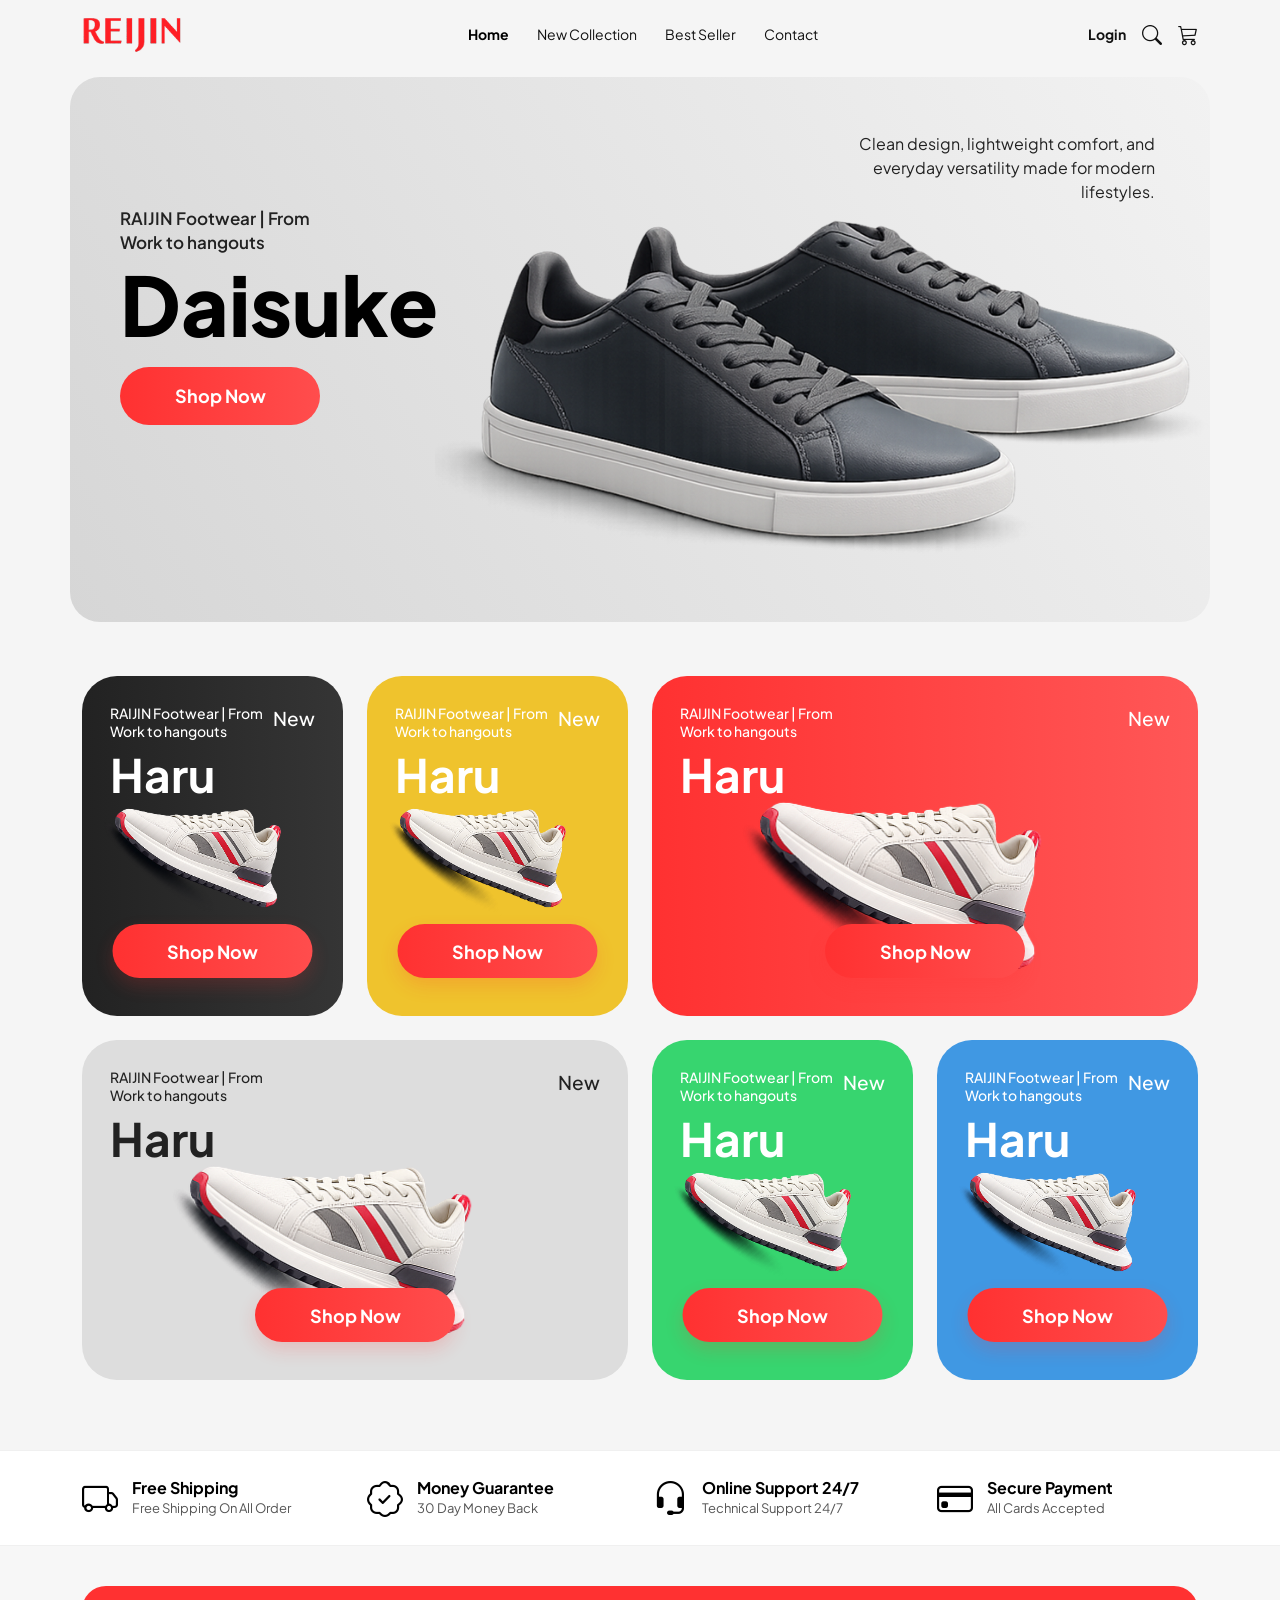
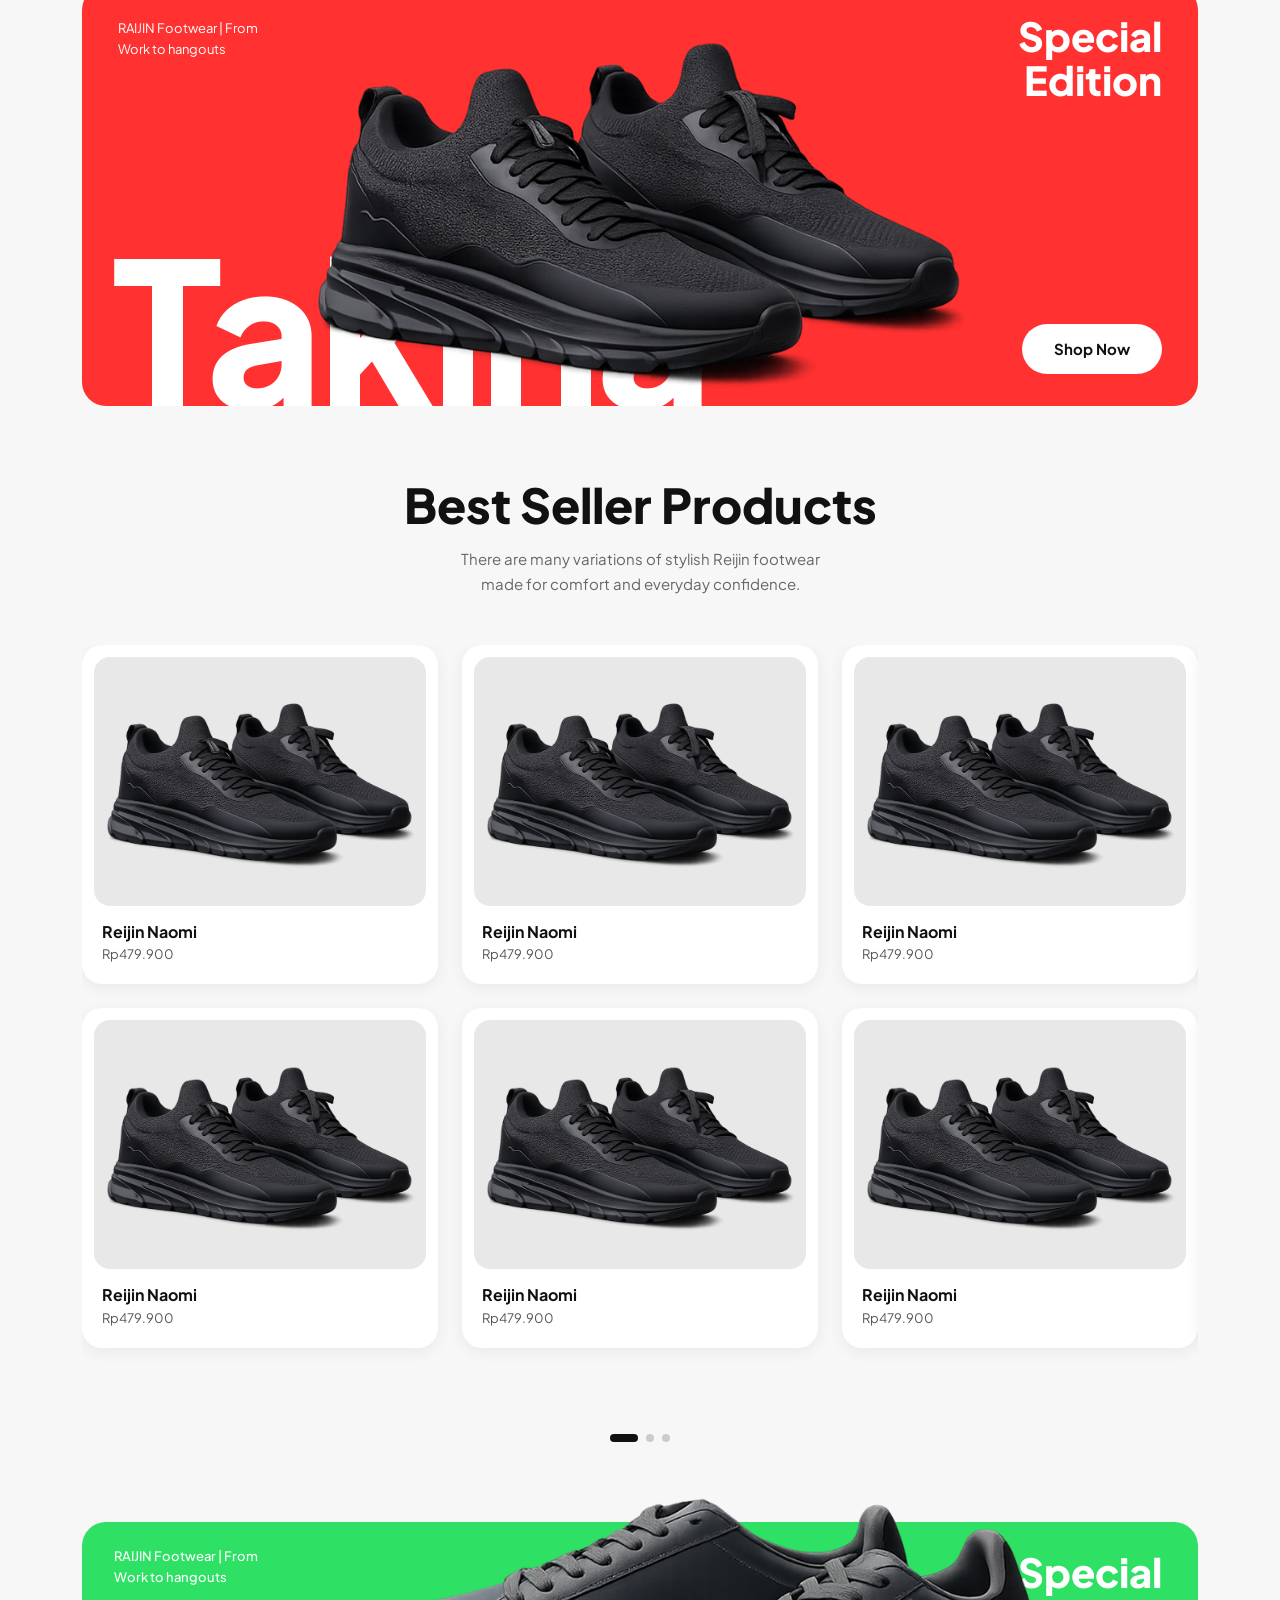
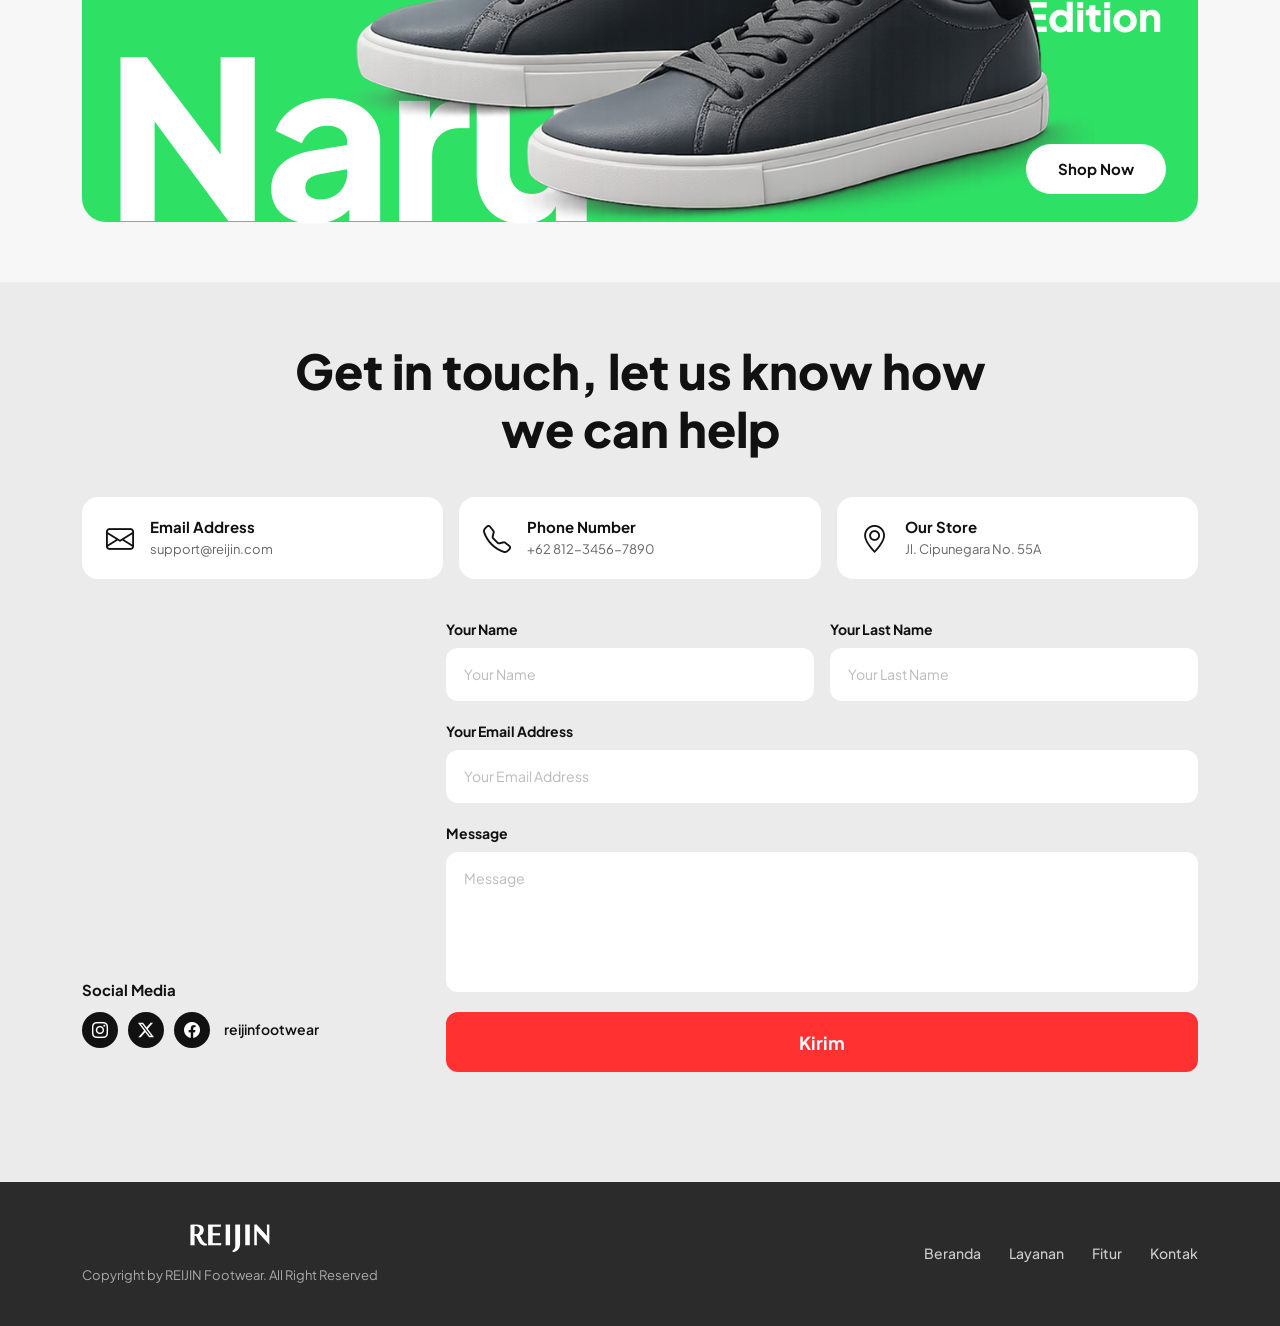
==== index.html @ ac39116c "fix href untuk navbar" ====
<!doctype html>
<html lang="en">

<head>
    <meta charset="utf-8">
    <meta name="viewport" content="width=device-width, initial-scale=1">

    <!-- Bootstrap -->
    <link rel="stylesheet" href="https://cdn.jsdelivr.net/npm/bootstrap@5.3.8/dist/css/bootstrap.min.css">

    <!-- Bootstrap Icons -->
    <link rel="stylesheet" href="https://cdn.jsdelivr.net/npm/bootstrap-icons@1.11.3/font/bootstrap-icons.min.css">

    <!-- Plus Jakarta Sans -->
    <link rel="preconnect" href="https://fonts.googleapis.com">
    <link rel="preconnect" href="https://fonts.gstatic.com" crossorigin>

    <link
        href="https://fonts.googleapis.com/css2?family=Plus+Jakarta+Sans:wght@200;300;400;500;600;700;800&display=swap"
        rel="stylesheet">

    <!-- CSS -->
    <link rel="stylesheet" href="style/styling.css">

    <title>REIJIN</title>
</head>

<body>

    <!-- Navbar -->
    <nav class="navbar navbar-expand-lg navbar-custom">
        <div class="container">

            <!-- Logo -->
            <a class="navbar-brand" href="#">
                <img src="asset/logoreijin.png" alt="REIJIN Logo" class="logo-img">
            </a>

            <!-- Toggle -->
            <button class="navbar-toggler border-0 shadow-none" type="button" data-bs-toggle="collapse"
                data-bs-target="#navbarNav">

                <i class="bi bi-list"></i>

            </button>

            <!-- Menu -->
            <div class="collapse navbar-collapse" id="navbarNav">

                <!-- Center Nav -->
                <ul class="navbar-nav mx-auto">
<li class="nav-item">
    <a class="nav-link active" href="#hero">Home</a>
</li>

<li class="nav-item">
    <a class="nav-link" href="#new-shop">New Collection</a>
</li>

<li class="nav-item">
    <a class="nav-link" href="#best-seller">Best Seller</a>
</li>

<li class="nav-item">
    <a class="nav-link" href="#contact-page">Contact</a>
</li>

                </ul>

                <!-- Right -->
                <div class="nav-right">

<a href="#" class="login-btn" data-bs-toggle="modal" data-bs-target="#authModal">Login</a>

                    <i class="bi bi-search icon-nav"></i>

                    <i class="bi bi-cart3 icon-nav"></i>

                </div>

            </div>
        </div>
    </nav>

    <!-- ================= MODAL LOGIN / REGISTER ================= -->
<div class="modal fade" id="authModal" tabindex="-1" aria-hidden="true">
    <div class="modal-dialog modal-dialog-centered">
        <div class="modal-content auth-modal">

            <!-- Close -->
            <button type="button" class="auth-close" data-bs-dismiss="modal">
                <i class="bi bi-x-lg"></i>
            </button>

            <!-- Brand -->
            <div class="auth-brand">
                <img src="asset/logoreijin.png" alt="REIJIN Logo" class="auth-logo">
            </div>

            <!-- Tabs -->
            <div class="auth-tabs">
                <button class="auth-tab active" id="tabLogin" onclick="switchTab('login')">Login</button>
                <button class="auth-tab" id="tabRegister" onclick="switchTab('register')">Register</button>
            </div>

            <!-- Login Form -->
            <div class="auth-form" id="formLogin">
                <div class="auth-field">
                    <label>Email</label>
                    <input type="email" placeholder="Enter your email">
                </div>
                <div class="auth-field">
                    <label>Password</label>
                    <input type="password" placeholder="Enter your password">
                </div>
                <div class="auth-forgot">
                    <a href="#">Forgot password?</a>
                </div>
                <button class="auth-btn">Login</button>
                <p class="auth-switch">
                    Don't have an account?
                    <span onclick="switchTab('register')">Register</span>
                </p>
            </div>

            <!-- Register Form -->
            <div class="auth-form d-none" id="formRegister">
                <div class="auth-field">
                    <label>Full Name</label>
                    <input type="text" placeholder="Enter your full name">
                </div>
                <div class="auth-field">
                    <label>Email</label>
                    <input type="email" placeholder="Enter your email">
                </div>
                <div class="auth-field">
                    <label>Password</label>
                    <input type="password" placeholder="Create a password">
                </div>
                <div class="auth-field">
                    <label>Confirm Password</label>
                    <input type="password" placeholder="Repeat your password">
                </div>
                <button class="auth-btn">Create Account</button>
                <p class="auth-switch">
                    Already have an account?
                    <span onclick="switchTab('login')">Login</span>
                </p>
            </div>

        </div>
    </div>
</div>

    <!-- Hero Section -->
    <section id="hero">

        <div class="container hero-container mt-3">

            <!-- Text -->
            <div class="hero-text">

                <p class="hero-subtitle">
                    RAIJIN Footwear | From <br>
                    Work to hangouts
                </p>

                <h1>Daisuke</h1>

                <button class="btn-shop">
                    Shop Now
                </button>

            </div>

            <!-- Description -->
            <div class="hero-description">
                <p>
                    Clean design, lightweight comfort,
                    and everyday versatility made for
                    modern lifestyles.
                </p>
            </div>

            <!-- Image -->
            <img src="asset/sepatu-hero.png" alt="Shoes" class="hero-shoes">

        </div>

    </section>

    <!-- ================= NEW SHOP ================= -->

    <section id="new-shop">

        <div class="container mt-4">

            <div class="row g-4">

                <!-- Card 1 -->
                <div class="col-lg-3 col-md-6">

                    <div class="shop-card dark-card">

                        <div class="card-content">

                            <div class="top-text">

                                <p>
                                    RAIJIN Footwear | From <br>
                                    Work to hangouts
                                </p>

                                <span>New</span>

                            </div>

                            <h2>Haru</h2>

                            <div class="card-img-wrap">

                                <img src="asset/new1.png" alt="Haru Shoes">

                            </div>

                            <div class="btn-wrap">

                                <button class="btn-card">

                                    Shop Now

                                </button>

                            </div>

                        </div>

                    </div>

                </div>

                <!-- Card 2 -->

                <div class="col-lg-3 col-md-6">

                    <div class="shop-card yellow-card">

                        <div class="card-content">

                            <div class="top-text">

                                <p>
                                    RAIJIN Footwear | From <br>
                                    Work to hangouts
                                </p>

                                <span>New</span>

                            </div>

                            <h2>Haru</h2>

                            <div class="card-img-wrap">

                                <img src="asset/new1.png" alt="Haru Shoes">

                            </div>

                            <div class="btn-wrap">

                                <button class="btn-card">

                                    Shop Now

                                </button>

                            </div>

                        </div>

                    </div>

                </div>

                <!-- Card Red -->

                <div class="col-lg-6">

                    <div class="shop-card red-card large-card">

                        <div class="card-content">

                            <div class="top-text">

                                <p>
                                    RAIJIN Footwear | From <br>
                                    Work to hangouts
                                </p>

                                <span>New</span>

                            </div>

                            <h2>Haru</h2>

                            <div class="card-img-wrap">

                                <img src="asset/new1.png" alt="Haru Shoes">

                            </div>

                            <div class="btn-wrap">

                                <button class="btn-card">

                                    Shop Now

                                </button>

                            </div>

                        </div>

                    </div>

                </div>

                <!-- Gray -->

                <div class="col-lg-6">

                    <div class="shop-card gray-card bottom-large">

                        <div class="card-content">

                            <div class="top-text dark-text">

                                <p>
                                    RAIJIN Footwear | From <br>
                                    Work to hangouts
                                </p>

                                <span>New</span>

                            </div>

                            <h2 class="dark-title">

                                Haru

                            </h2>

                            <div class="card-img-wrap">

                                <img src="asset/new1.png" alt="Haru Shoes">

                            </div>

                            <div class="btn-wrap">

                                <button class="btn-card">

                                    Shop Now

                                </button>

                            </div>

                        </div>

                    </div>

                </div>

                <!-- Green -->

                <div class="col-lg-3 col-md-6">

                    <div class="shop-card green-card">

                        <div class="card-content">

                            <div class="top-text">

                                <p>
                                    RAIJIN Footwear | From <br>
                                    Work to hangouts
                                </p>

                                <span>New</span>

                            </div>

                            <h2>Haru</h2>

                            <div class="card-img-wrap">

                                <img src="asset/new1.png" alt="Haru Shoes">

                            </div>

                            <div class="btn-wrap">

                                <button class="btn-card">

                                    Shop Now

                                </button>

                            </div>

                        </div>

                    </div>

                </div>

                <!-- Blue -->

                <div class="col-lg-3 col-md-6">

                    <div class="shop-card blue-card">

                        <div class="card-content">

                            <div class="top-text">

                                <p>
                                    RAIJIN Footwear | From <br>
                                    Work to hangouts
                                </p>

                                <span>New</span>

                            </div>

                            <h2>Haru</h2>

                            <div class="card-img-wrap">

                                <img src="asset/new1.png" alt="Haru Shoes">

                            </div>

                            <div class="btn-wrap">

                                <button class="btn-card">

                                    Shop Now

                                </button>

                            </div>

                        </div>

                    </div>

                </div>

            </div>

        </div>

    </section>

    <!-- ================= LAYANAN ================= -->
<section id="layanan-badge">
    <div class="container">
        <div class="layanan-badge-wrap">

            <!-- Free Shipping -->
            <div class="badge-item">
                <i class="bi bi-truck"></i>
                <div class="badge-text">
                    <h6>Free Shipping</h6>
                    <p>Free Shipping On All Order</p>
                </div>
            </div>

            <!-- Money Guarantee -->
            <div class="badge-item">
                <i class="bi bi-patch-check"></i>
                <div class="badge-text">
                    <h6>Money Guarantee</h6>
                    <p>30 Day Money Back</p>
                </div>
            </div>

            <!-- Online Support -->
            <div class="badge-item">
                <i class="bi bi-headset"></i>
                <div class="badge-text">
                    <h6>Online Support 24/7</h6>
                    <p>Technical Support 24/7</p>
                </div>
            </div>

            <!-- Secure Payment -->
            <div class="badge-item">
                <i class="bi bi-credit-card"></i>
                <div class="badge-text">
                    <h6>Secure Payment</h6>
                    <p>All Cards Accepted</p>
                </div>
            </div>

        </div>
    </div>
</section>


<!-- ================= SPECIAL EDITION ================= -->
<section id="special-edition">
    <div class="container">

        <div class="special-banner">

            <!-- Top Left -->
            <div class="special-topleft">
                <p>RAIJIN Footwear | From <br> Work to hangouts</p>
            </div>

            <!-- Top Right -->
            <div class="special-topright">
                <h2>Special <br> Edition</h2>
            </div>

            <!-- Big Title -->
            <div class="special-title">
                <h1>Takina</h1>
            </div>

            <!-- Shoes Image -->
            <div class="special-shoes">
                <img src="asset/special1.png" alt="Takina Shoes">
            </div>

            <!-- Shop Now -->
            <div class="special-btn-wrap">
                <button class="special-btn">Shop Now</button>
            </div>

        </div>

    </div>
</section>

<!-- ================= BEST SELLER ================= -->
<section id="best-seller">
    <div class="container">

        <!-- Header -->
        <div class="bs-header">
            <h2>Best Seller Products</h2>
            <p>There are many variations of stylish Reijin footwear <br> made for comfort and everyday confidence.</p>
        </div>

        <!-- Slider Wrapper -->
        <div class="bs-slider-wrapper">
            <div class="bs-slider" id="bsSlider">

                <!-- PAGE 1 -->
                <div class="bs-page">
                    <div class="bs-grid">

                        <div class="bs-card active-card">
                            <div class="bs-img-wrap">
                                <img src="asset/special1.png" alt="Reijin Naomi">
                            </div>
                            <div class="bs-info">
                                <div>
                                    <h5>Reijin Naomi</h5>
                                    <p>Rp479.900</p>
                                </div>
                                <a href="#" class="bs-shop">Shop Now</a>
                            </div>
                        </div>

                        <div class="bs-card">
                            <div class="bs-img-wrap">
                                <img src="asset/special1.png" alt="Reijin Naomi">
                            </div>
                            <div class="bs-info">
                                <div>
                                    <h5>Reijin Naomi</h5>
                                    <p>Rp479.900</p>
                                </div>
                                <a href="#" class="bs-shop">Shop Now</a>
                            </div>
                        </div>

                        <div class="bs-card">
                            <div class="bs-img-wrap">
                                <img src="asset/special1.png" alt="Reijin Naomi">
                            </div>
                            <div class="bs-info">
                                <div>
                                    <h5>Reijin Naomi</h5>
                                    <p>Rp479.900</p>
                                </div>
                                <a href="#" class="bs-shop">Shop Now</a>
                            </div>
                        </div>

                        <div class="bs-card">
                            <div class="bs-img-wrap">
                                <img src="asset/special1.png" alt="Reijin Naomi">
                            </div>
                            <div class="bs-info">
                                <div>
                                    <h5>Reijin Naomi</h5>
                                    <p>Rp479.900</p>
                                </div>
                                <a href="#" class="bs-shop">Shop Now</a>
                            </div>
                        </div>

                        <div class="bs-card">
                            <div class="bs-img-wrap">
                                <img src="asset/special1.png" alt="Reijin Naomi">
                            </div>
                            <div class="bs-info">
                                <div>
                                    <h5>Reijin Naomi</h5>
                                    <p>Rp479.900</p>
                                </div>
                                <a href="#" class="bs-shop">Shop Now</a>
                            </div>
                        </div>

                        <div class="bs-card">
                            <div class="bs-img-wrap">
                                <img src="asset/special1.png" alt="Reijin Naomi">
                            </div>
                            <div class="bs-info">
                                <div>
                                    <h5>Reijin Naomi</h5>
                                    <p>Rp479.900</p>
                                </div>
                                <a href="#" class="bs-shop">Shop Now</a>
                            </div>
                        </div>

                    </div>
                </div>

                <!-- PAGE 2 -->
                <div class="bs-page">
                    <div class="bs-grid">

                        <div class="bs-card">
                            <div class="bs-img-wrap">
                                <img src="asset/special1.png" alt="Reijin Naomi">
                            </div>
                            <div class="bs-info">
                                <div>
                                    <h5>Reijin Naomi</h5>
                                    <p>Rp479.900</p>
                                </div>
                                <a href="#" class="bs-shop">Shop Now</a>
                            </div>
                        </div>

                        <div class="bs-card">
                            <div class="bs-img-wrap">
                                <img src="asset/special1.png" alt="Reijin Naomi">
                            </div>
                            <div class="bs-info">
                                <div>
                                    <h5>Reijin Naomi</h5>
                                    <p>Rp479.900</p>
                                </div>
                                <a href="#" class="bs-shop">Shop Now</a>
                            </div>
                        </div>

                        <div class="bs-card">
                            <div class="bs-img-wrap">
                                <img src="asset/special1.png" alt="Reijin Naomi">
                            </div>
                            <div class="bs-info">
                                <div>
                                    <h5>Reijin Naomi</h5>
                                    <p>Rp479.900</p>
                                </div>
                                <a href="#" class="bs-shop">Shop Now</a>
                            </div>
                        </div>

                        <div class="bs-card">
                            <div class="bs-img-wrap">
                                <img src="asset/special1.png" alt="Reijin Naomi">
                            </div>
                            <div class="bs-info">
                                <div>
                                    <h5>Reijin Naomi</h5>
                                    <p>Rp479.900</p>
                                </div>
                                <a href="#" class="bs-shop">Shop Now</a>
                            </div>
                        </div>

                        <div class="bs-card">
                            <div class="bs-img-wrap">
                                <img src="asset/special1.png" alt="Reijin Naomi">
                            </div>
                            <div class="bs-info">
                                <div>
                                    <h5>Reijin Naomi</h5>
                                    <p>Rp479.900</p>
                                </div>
                                <a href="#" class="bs-shop">Shop Now</a>
                            </div>
                        </div>

                        <div class="bs-card">
                            <div class="bs-img-wrap">
                                <img src="asset/special1.png" alt="Reijin Naomi">
                            </div>
                            <div class="bs-info">
                                <div>
                                    <h5>Reijin Naomi</h5>
                                    <p>Rp479.900</p>
                                </div>
                                <a href="#" class="bs-shop">Shop Now</a>
                            </div>
                        </div>

                    </div>
                </div>

                <!-- PAGE 3 -->
                <div class="bs-page">
                    <div class="bs-grid">

                        <div class="bs-card">
                            <div class="bs-img-wrap">
                                <img src="asset/special1.png" alt="Reijin Naomi">
                            </div>
                            <div class="bs-info">
                                <div>
                                    <h5>Reijin Naomi</h5>
                                    <p>Rp479.900</p>
                                </div>
                                <a href="#" class="bs-shop">Shop Now</a>
                            </div>
                        </div>

                        <div class="bs-card">
                            <div class="bs-img-wrap">
                                <img src="asset/special1.png" alt="Reijin Naomi">
                            </div>
                            <div class="bs-info">
                                <div>
                                    <h5>Reijin Naomi</h5>
                                    <p>Rp479.900</p>
                                </div>
                                <a href="#" class="bs-shop">Shop Now</a>
                            </div>
                        </div>

                        <div class="bs-card">
                            <div class="bs-img-wrap">
                                <img src="asset/special1.png" alt="Reijin Naomi">
                            </div>
                            <div class="bs-info">
                                <div>
                                    <h5>Reijin Naomi</h5>
                                    <p>Rp479.900</p>
                                </div>
                                <a href="#" class="bs-shop">Shop Now</a>
                            </div>
                        </div>

                        <div class="bs-card">
                            <div class="bs-img-wrap">
                                <img src="asset/special1.png" alt="Reijin Naomi">
                            </div>
                            <div class="bs-info">
                                <div>
                                    <h5>Reijin Naomi</h5>
                                    <p>Rp479.900</p>
                                </div>
                                <a href="#" class="bs-shop">Shop Now</a>
                            </div>
                        </div>

                        <div class="bs-card">
                            <div class="bs-img-wrap">
                                <img src="asset/special1.png" alt="Reijin Naomi">
                            </div>
                            <div class="bs-info">
                                <div>
                                    <h5>Reijin Naomi</h5>
                                    <p>Rp479.900</p>
                                </div>
                                <a href="#" class="bs-shop">Shop Now</a>
                            </div>
                        </div>

                        <div class="bs-card">
                            <div class="bs-img-wrap">
                                <img src="asset/special1.png" alt="Reijin Naomi">
                            </div>
                            <div class="bs-info">
                                <div>
                                    <h5>Reijin Naomi</h5>
                                    <p>Rp479.900</p>
                                </div>
                                <a href="#" class="bs-shop">Shop Now</a>
                            </div>
                        </div>

                    </div>
                </div>

            </div>
        </div>

        <!-- Dots -->
        <div class="bs-dots">
            <span class="bs-dot active" onclick="goToPage(0)"></span>
            <span class="bs-dot" onclick="goToPage(1)"></span>
            <span class="bs-dot" onclick="goToPage(2)"></span>
        </div>

    </div>
</section>

<!-- ================= SPECIAL EDITION 2 ================= -->
<!-- Taruh di bawah section #special-edition, sebelum #best-seller -->

<section id="special-edition-2">
    <div class="container">

        <div class="special-banner-2">

            <!-- Top Left Label -->
            <div class="se2-topleft">
                <p>RAIJIN Footwear | From <br> Work to hangouts</p>
            </div>

            <!-- Big Name (bottom left, overflow) -->
            <div class="se2-title">
                <h1>Naru</h1>
            </div>

            <!-- Shoes Image (center-right, overflow top) -->
            <div class="se2-shoes">
                <img src="asset/sepatu-hero.png" alt="Naru Shoes">
            </div>
                       <!-- Top Right -->
            <div class="special-topright">
                <h2>Special <br> Edition</h2>
            </div>
            <!-- Bottom Right: label + button -->
            <div class="se2-bottom-right">
                <button class="se2-btn">Shop Now</button>
            </div>

        </div>

    </div>
</section>

<!-- ================= CONTACT SECTION ================= -->
<section id="contact-page">
    <div class="container">

        <!-- Title -->
        <h1 class="contact-title">Get in touch, let us know how we can help</h1>

        <!-- Info Cards -->
        <div class="contact-info-cards">

            <div class="info-card">
                <i class="bi bi-envelope"></i>
                <div>
                    <h6>Email Address</h6>
                    <p>support@reijin.com</p>
                </div>
            </div>

            <div class="info-card">
                <i class="bi bi-telephone"></i>
                <div>
                    <h6>Phone Number</h6>
                    <p>+62 812-3456-7890</p>
                </div>
            </div>

            <div class="info-card">
                <i class="bi bi-geo-alt"></i>
                <div>
                    <h6>Our Store</h6>
                    <p>Jl. Cipunegara No. 55A</p>
                </div>
            </div>

        </div>

        <!-- Main Content -->
        <div class="contact-main">

            <!-- LEFT: Map + Social -->
            <div class="contact-left">

                <!-- Map -->
                <div class="contact-map">
                    <iframe
                        src="https://www.google.com/maps/embed?pb=!1m18!1m12!1m3!1d3957.6!2d112.7!3d-7.25!2m3!1f0!2f0!3f0!3m2!1i1024!2i768!4f13.1!3m3!1m2!1s0x0%3A0x0!2zN8KwMTUnMDAuMCJTIDExMsKwNDInMDAuMCJF!5e0!3m2!1sen!2sid!4v1"
                        width="100%"
                        height="100%"
                        style="border:0;"
                        allowfullscreen=""
                        loading="lazy">
                    </iframe>
                </div>

                <!-- Social Media -->
                <div class="contact-social">
                    <p>Social Media</p>
                    <div class="social-icons">
                        <a href="#"><i class="bi bi-instagram"></i></a>
                        <a href="#"><i class="bi bi-twitter-x"></i></a>
                        <a href="#"><i class="bi bi-facebook"></i></a>
                        <span>reijinfootwear</span>
                    </div>
                </div>

            </div>

            <!-- RIGHT: Form -->
            <div class="contact-right">

                <form action="https://api.web3forms.com/submit" method="POST" id="contactForm">

                    <input type="hidden" name="access_key" value="5005e534-4650-4d4f-a90e-192550366ea5">
                    <input type="hidden" name="subject" value="New Message From REIJIN Contact Form">
                    <input type="hidden" name="redirect" value="http://127.0.0.1:5500/index.html">

                    <!-- Name Row -->
                    <div class="form-row">
                        <div class="form-group">
                            <label>Your Name</label>
                            <input type="text" name="name" placeholder="Your Name" required>
                        </div>
                        <div class="form-group">
                            <label>Your Last Name</label>
                            <input type="text" name="lastname" placeholder="Your Last Name" required>
                        </div>
                    </div>

                    <!-- Email -->
                    <div class="form-group">
                        <label>Your Email Address</label>
                        <input type="email" name="email" placeholder="Your Email Address" required>
                    </div>

                    <!-- Message -->
                    <div class="form-group">
                        <label>Message</label>
                        <textarea name="message" placeholder="Message" required></textarea>
                    </div>

                    <!-- Submit -->
                    <button type="submit" class="btn-contact">Kirim</button>

                </form>

            </div>

        </div>

    </div>
</section>

<!-- ================= FOOTER ================= -->
<footer id="footer">
    <div class="container footer-wrap">

        <div class="footer-left">
            <img src="asset/logoreijin.png" alt="REIJIN" class="footer-logo">
            <p class="footer-copy">Copyright by REIJIN Footwear. All Right Reserved</p>
        </div>

        <nav class="footer-nav">
            <a href="index.html">Beranda</a>
            <a href="#">Layanan</a>
            <a href="#">Fitur</a>
            <a href="contact.html">Kontak</a>
        </nav>

    </div>
</footer>

    <!-- Bootstrap JS -->
    <script src="https://cdn.jsdelivr.net/npm/bootstrap@5.3.8/dist/js/bootstrap.bundle.min.js"></script>
    <script>
    function switchTab(tab) {
        const formLogin    = document.getElementById('formLogin');
        const formRegister = document.getElementById('formRegister');
        const tabLogin     = document.getElementById('tabLogin');
        const tabRegister  = document.getElementById('tabRegister');

        if (tab === 'login') {
            formLogin.classList.remove('d-none');
            formRegister.classList.add('d-none');
            tabLogin.classList.add('active');
            tabRegister.classList.remove('active');
        } else {
            formRegister.classList.remove('d-none');
            formLogin.classList.add('d-none');
            tabRegister.classList.add('active');
            tabLogin.classList.remove('active');
        }
    }
</script>

<script>
    // Best Seller Slider
    let currentPage = 0;
    const totalPages = 3;
    const slider = document.getElementById('bsSlider');
    const dots = document.querySelectorAll('.bs-dot');

    function goToPage(index) {
        currentPage = index;
        slider.style.transform = `translateX(-${currentPage * 100}%)`;
        dots.forEach((d, i) => d.classList.toggle('active', i === currentPage));
    }

    // Drag / swipe
    let startX = 0;
    let isDragging = false;

    slider.addEventListener('mousedown', (e) => {
        startX = e.clientX;
        isDragging = true;
    });

    document.addEventListener('mouseup', (e) => {
        if (!isDragging) return;
        isDragging = false;
        const diff = startX - e.clientX;
        if (diff > 50 && currentPage < totalPages - 1) goToPage(currentPage + 1);
        if (diff < -50 && currentPage > 0) goToPage(currentPage - 1);
    });

    // Touch support
    slider.addEventListener('touchstart', (e) => {
        startX = e.touches[0].clientX;
    });

    slider.addEventListener('touchend', (e) => {
        const diff = startX - e.changedTouches[0].clientX;
        if (diff > 50 && currentPage < totalPages - 1) goToPage(currentPage + 1);
        if (diff < -50 && currentPage > 0) goToPage(currentPage - 1);
    });
</script>

<script>
const sections = document.querySelectorAll("section");
const navLinks = document.querySelectorAll(".navbar-nav .nav-link");

window.addEventListener("scroll", () => {

    let currentSection = "";

    sections.forEach(section => {

        const sectionTop = section.offsetTop - 150;
        const sectionHeight = section.offsetHeight;

        if (
            window.scrollY >= sectionTop &&
            window.scrollY < sectionTop + sectionHeight
        ) {
            currentSection = section.getAttribute("id");
        }
    });

    navLinks.forEach(link => {

        link.classList.remove("active");

        const href = link.getAttribute("href").replace("#", "");

        if (href === currentSection) {
            link.classList.add("active");
        }
    });
});
</script>
    
</body>

</html>
---- style/styling.css ----
:root {
    --pr-color: #D6D6D6;
}

* {
    font-family: 'Plus Jakarta Sans', sans-serif;
    margin: 0;
    padding: 0;
    box-sizing: border-box;
}

html {
    scroll-behavior: smooth;
}

body {
    background: #f5f5f5;
    overflow-x: hidden;
}

/* ================= NAVBAR ================= */

.navbar-custom {
    padding: 10px 0;
    background: #f5f5f5;
    
    /* Biar navbar ikut terus */
    position: sticky;
    top: 0;
    z-index: 999;

    backdrop-filter: blur(10px);
}

/* Logo */
.logo-img {
    width: 100px;
    height: auto;
}

/* Navigation */
.navbar-nav .nav-link {
    color: #111 !important;
    font-size: 14px;
    font-weight: 400;
    margin: 0 6px;
    transition: 0.3s;
}

/* Active Menu */
.navbar-nav .nav-link.active {
    font-weight: 700;
    color: #000 !important;
}

/* Hover */
.navbar-nav .nav-link:hover {
    color: #ff2b2b !important;
}

/* Right Menu */
.nav-right {
    display: flex;
    align-items: center;
    gap: 16px;
}

/* Login */
.login-btn {
    text-decoration: none;
    color: #111 !important;
    font-size: 14px;
    font-weight: 700;
}

.login-btn:hover {
    color: #111 !important;
}

/* Icons */
.icon-nav {
    font-size: 20px;
    color: #111;
    cursor: pointer;
    transition: 0.3s;
}

.icon-nav:hover {
    color: #ff2b2b;
}

/* Toggle */
.navbar-toggler i {
    font-size: 24px;
    color: #111;
}


/* ─── Auth Modal ─────────────────────────────────────────── */
.auth-modal {
    background-color: #ffffff;
    border: none;
    border-radius: 16px;
    padding: 40px 36px 36px;
    position: relative;
}

.auth-close {
    position: absolute;
    top: 16px;
    right: 20px;
    background: none;
    border: none;
    font-size: 18px;
    color: #000000;
    cursor: pointer;
    line-height: 1;
    padding: 4px;
    transition: opacity 0.2s;
}

.auth-close:hover {
    opacity: 0.5;
}

.auth-brand {
    text-align: center;
    margin-bottom: 28px;
}

.auth-logo {
    height: 36px;
    object-fit: contain;
}

/* Tabs */
.auth-tabs {
    display: flex;
    background-color: #f2f2f2;
    border-radius: 8px;
    padding: 4px;
    margin-bottom: 28px;
}

.auth-tab {
    flex: 1;
    background: none;
    border: none;
    padding: 10px 0;
    font-size: 14px;
    font-weight: 600;
    color: #888888;
    border-radius: 6px;
    cursor: pointer;
    transition: all 0.25s ease;
}

.auth-tab.active {
    background-color: #000000;
    color: #ffffff;
}

/* Fields */
.auth-field {
    margin-bottom: 16px;
}

.auth-field label {
    display: block;
    font-size: 13px;
    font-weight: 600;
    color: #000000;
    margin-bottom: 6px;
}

.auth-field input {
    width: 100%;
    height: 48px;
    border: 1.5px solid #e0e0e0;
    border-radius: 8px;
    padding: 0 16px;
    font-size: 14px;
    color: #000000;
    outline: none;
    transition: border-color 0.2s;
    font-family: 'Plus Jakarta Sans', sans-serif;
}

.auth-field input:focus {
    border-color: #000000;
}

.auth-field input::placeholder {
    color: #bbbbbb;
}

/* Forgot */
.auth-forgot {
    text-align: right;
    margin-bottom: 20px;
    margin-top: -8px;
}

.auth-forgot a {
    font-size: 12px;
    color: #888888;
    text-decoration: none;
}

.auth-forgot a:hover {
    color: #000000;
}

/* Button */
.auth-btn {
    width: 100%;
    height: 50px;
    background: linear-gradient(90deg, #ff3131, #ff4d4d);
    color: #ffffff;
    border: none;
    border-radius: 8px;
    font-size: 15px;
    font-weight: 700;
    cursor: pointer;
    transition: opacity 0.2s;
    font-family: 'Plus Jakarta Sans', sans-serif;
    letter-spacing: 0.03em;
}

.auth-btn:hover {
    opacity: 0.85;
}

/* Switch text */
.auth-switch {
    text-align: center;
    font-size: 13px;
    color: #888888;
    margin-top: 18px;
    margin-bottom: 0;
}

.auth-switch span {
    color: #000000;
    font-weight: 700;
    cursor: pointer;
    text-decoration: underline;
}

/* Responsive */
@media (max-width: 575.98px) {
    .auth-modal {
        padding: 32px 22px 28px;
    }
}



/* ================= HERO ================= */

#hero {

    /* Hero dinaikin */
    margin-top: -8px;

    padding-bottom: 30px;
}

.hero-container {
    position: relative;

    /* Gradient Background */
    background: linear-gradient(60deg, var(--pr-color), #F2F2F2);

    border-radius: 30px;
    min-height: 545px;
    overflow: hidden;

    /* lebih pas */
    padding: 45px 50px;
}

/* Left Text */
.hero-text {
    position: relative;
    z-index: 2;
    max-width: 400px;

    /* disesuaikan */
    margin-top: 85px;
}

.hero-subtitle {
    font-size: 17px;
    font-weight: 600;
    line-height: 1.4;
    color: #222;
    margin-bottom: 10px;
}

.hero-text h1 {
    font-size: 82px;
    font-weight: 800;
    color: #000;
    line-height: 0.95;
    margin-bottom: 24px;
}

/* Button */
.btn-shop {
    width: 200px;
    height: 58px;
    border: none;
    border-radius: 50px;
    background: linear-gradient(90deg, #ff3131, #ff4d4d);
    color: white;
    font-size: 18px;
    font-weight: 700;
    transition: 0.3s;
}

.btn-shop:hover {
    transform: translateY(-3px);
}

/* Right Description */
.hero-description {
    position: absolute;

    /* disesuaikan */
    top: 55px;
    right: 55px;

    max-width: 320px;
    z-index: 2;
}

.hero-description p {
    font-size: 16px;
    line-height: 1.5;
    text-align: right;
    color: #222;
}

/* Shoes Image */
.hero-shoes {
    position: absolute;

    /* lebih balance */
    bottom: 35px;
    right: 0;

    width: 68%;
    z-index: 1;
}
/* ================= RESPONSIVE ================= */

@media screen and (max-width: 991px) {

    .navbar-collapse {
        background: #ffffff;
        padding: 20px;
        border-radius: 16px;
        margin-top: 15px;
    }

    .navbar-nav {
        margin-top: 10px;
    }

    .navbar-nav .nav-link {
        margin: 10px 0;
    }

    .nav-right {
        margin-top: 15px;
        justify-content: start;
    }

    .logo-img {
        width: 120px;
    }

    /* HERO */

    #hero {
        margin-top: 0;
    }

    .hero-container {
        padding: 40px 25px;
        min-height: auto;
    }

    .hero-text {
        margin-top: 0;
        max-width: 100%;
    }

    .hero-subtitle {
        font-size: 15px;
    }

    .hero-text h1 {
        font-size: 60px;
    }

    .btn-shop {
        width: 180px;
        height: 55px;
        font-size: 17px;
    }

    .hero-description {
        position: static;
        max-width: 100%;
        margin-top: 30px;
    }

    .hero-description p {
        text-align: left;
        font-size: 15px;
    }

    .hero-shoes {
        position: static;
        width: 100%;
        margin-top: 40px;
    }
}

/* ================= NEW SHOP ================= */

#new-shop{

    padding-bottom:70px;
}

/* CARD */

.shop-card{

    border-radius:35px;

    overflow:hidden;

    padding:28px 28px 20px;

    display:flex;

    flex-direction:column;

    height:340px;
}

/* BACKGROUND */

.dark-card{
background:linear-gradient(90deg,#222,#353535);
}

.yellow-card{
background:#efc32d;
}

.red-card{
background:linear-gradient(90deg,#ff3131,#ff5757);
}

.gray-card{
background:#dddddd;
}

.green-card{
background:#37d56f;
}

.blue-card{
background:#4098e3;
}

/* CARD BESAR */

.large-card,
.bottom-large{

height:340px;
}

/* CONTENT */

.card-content{

display:flex;

flex-direction:column;

height:100%;

position:relative;
}

/* TOP */

.top-text{

display:flex;

justify-content:space-between;

align-items:flex-start;
}

.top-text p{

font-size:14px;

line-height:1.3;

font-weight:500;

margin:0;

color:white;
}

.top-text span{

font-size:19px;

font-weight:500;

color:white;
}

.dark-text p,
.dark-text span{

color:#222;
}

/* TITLE */

.shop-card h2{

font-size:46px;

font-weight:700;

line-height:1;

margin-top:10px;

margin-bottom:0;

color:white;
}

.dark-title{

color:#222!important;
}

/* IMAGE */

.card-img-wrap{

flex:1;

display:flex;

justify-content:center;

align-items:center;

overflow:hidden;

margin:0 -10px;
}


/* CARD NORMAL (HITAM KUNING HIJAU BIRU) */

.dark-card img,
.yellow-card img,
.green-card img,
.blue-card img{

    width:90%;

    max-width:380px;

    max-height:none;

    transform:scale(1.15);

    position:relative;

    bottom:50px;

}

/* KHUSUS CARD MERAH + ABU BESARKAN */
/* CARD MERAH + ABU BESAR */

.large-card .card-img-wrap,
.bottom-large .card-img-wrap{

    overflow: visible;

    align-items:flex-end;

}

/* SEPATU BESAR */

.large-card img,
.bottom-large img{

    width:50%;

    max-width:900px;

    max-height:none;

    transform:scale(1.55);

    position:relative;

    bottom:60px;

}

/* BUTTON */

.btn-wrap{

position:absolute;

bottom:18px;

left:50%;

transform:translateX(-50%);

display:flex;

justify-content:center;

z-index:10;

width:100%;


}

.btn-card{

width:200px;

height:54px;

border:none;

border-radius:50px;

background:

linear-gradient(
90deg,
#ff3131,
#ff4d4d
);

font-size:18px;

font-weight:700;

color:white;

cursor:pointer;

transition:
all .3s ease;

box-shadow:
0 8px 18px
rgba(255,49,49,.18);


}
/* BUTTON HOVER */

.btn-card:hover{

transform:
translateY(-4px)
scale(1.04);

background:
linear-gradient(
90deg,
#ff2020,
#ff6262
);

box-shadow:
0 12px 28px
rgba(255,49,49,.35);

}

/* BUTTON CLICK */

.btn-card:active{

transform:
translateY(-1px)
scale(.98);

}


/* ================= TABLET ================= */

@media(max-width:991px){

/* HERO */

.hero-container{

padding:40px 25px;

min-height:auto;

}

.hero-text{

margin-top:0;

max-width:100%;

}

.hero-text h1{

font-size:60px;

}

.hero-description{

position:static;

margin-top:20px;

max-width:100%;

}

.hero-description p{

text-align:left;

}

.hero-shoes{

position:static;

width:100%;

margin-top:35px;

}

/* CARD */

.shop-card{

height:320px;

padding:24px;

}

.shop-card h2{

font-size:40px;

}

.top-text p{

font-size:12px;

}

.top-text span{

font-size:17px;

}

/* CARD NORMAL */

.dark-card img,
.yellow-card img,
.green-card img,
.blue-card img{

max-width:270px;

bottom:20px;

transform:scale(1.05);

}

/* CARD BESAR */

.large-card img,
.bottom-large img{

width:70%;

max-width:420px;

bottom:35px;

transform:scale(1.25);

}

.btn-card{

width:180px;

height:50px;

font-size:16px;

}

}

/* ================= HOVER CARD ================= */

.shop-card{

transition:
transform .35s ease,
box-shadow .35s ease;

cursor:pointer;

}

.shop-card:hover{

transform:translateY(-8px);

box-shadow:
0 20px 45px
rgba(0,0,0,.15);

}

/* IMAGE HOVER */

.shop-card img{

transition:
transform .45s ease;

}

.dark-card:hover img,
.yellow-card:hover img,
.green-card:hover img,
.blue-card:hover img{

transform:
scale(1.22);

}

.large-card:hover img,
.bottom-large:hover img{

transform:
scale(1.62);

}

/* BUTTON HOVER */

.btn-card{

transition:
all .3s ease;

}

.btn-card:hover{

transform:
translateY(-3px)
scale(1.04);

box-shadow:
0 8px 20px
rgba(255,49,49,.35);

}

/* TITLE HOVER */

.shop-card h2{

transition:.3s;

}

.shop-card:hover h2{

letter-spacing:1px;

}
/* ─── Layanan Badge ─────────────────────────────────────── */
.badge-item i,
.badge-text h6 {
    color: #000000 !important;
}
.badge-text p {
    color: #555555 !important;
}

#layanan-badge {
    background-color: #ffffff;
    padding: 20px 0;
    border-top: 1px solid rgba(0, 0, 0, 0.06);
    border-bottom: 1px solid rgba(0, 0, 0, 0.06);
}

.layanan-badge-wrap {
    display: flex;
    justify-content: space-between;
    align-items: center;
    flex-wrap: wrap;
    gap: 24px;
}

.badge-item {
    display: flex;
    align-items: center;
    gap: 14px;
    flex: 1;
    min-width: 180px;
}

.badge-item i {
    font-size: 36px;
    color: var(--pr-color);
    flex-shrink: 0;
}

.badge-text h6 {
    font-size: 16px;
    font-weight: 700;
    color: var(--pr-color);
    margin-bottom: 2px;
}

.badge-text p {
    font-size: 13px;
    color: #888888;
    margin: 0;
}

/* Responsive */
@media (max-width: 767.98px) {
    .layanan-badge-wrap {
        justify-content: flex-start;
        gap: 20px;
    }

    .badge-item {
        min-width: calc(50% - 12px);
        flex: 0 0 calc(50% - 12px);
    }
}

@media (max-width: 400px) {
    .badge-item {
        min-width: 100%;
        flex: 0 0 100%;
    }
}


#contact-page {
    background-color: #ebebeb;
    padding: 60px 0 80px;
    min-height: 100vh;
}

.contact-title {
    font-size: clamp(28px, 4vw, 48px);
    font-weight: 800;
    color: #111;
    text-align: center;
    max-width: 700px;
    margin: 0 auto 40px;
    line-height: 1.2;
}

/* Info Cards */
.contact-info-cards {
    display: flex;
    gap: 16px;
    margin-bottom: 40px;
    flex-wrap: wrap;
}

.info-card {
    flex: 1;
    min-width: 200px;
    background: #ffffff;
    border-radius: 16px;
    padding: 20px 24px;
    display: flex;
    align-items: center;
    gap: 16px;
}

.info-card i {
    font-size: 28px;
    color: #111;
    flex-shrink: 0;
}

.info-card h6 {
    font-size: 15px;
    font-weight: 700;
    color: #111;
    margin: 0 0 4px;
}

.info-card p {
    font-size: 13px;
    color: #666;
    margin: 0;
}

/* Main layout */
.contact-main {
    display: flex;
    gap: 24px;
    align-items: flex-start;
}

/* Left */
.contact-left {
    width: 340px;
    flex-shrink: 0;
    display: flex;
    flex-direction: column;
    gap: 20px;
}

.contact-map {
    width: 100%;
    height: 340px;
    border-radius: 16px;
    overflow: hidden;
}

.contact-social p {
    font-size: 15px;
    font-weight: 700;
    color: #111;
    margin-bottom: 10px;
}

.social-icons {
    display: flex;
    align-items: center;
    gap: 10px;
}

.social-icons a {
    width: 36px;
    height: 36px;
    background: #111;
    border-radius: 50%;
    display: flex;
    align-items: center;
    justify-content: center;
    color: #fff;
    font-size: 16px;
    text-decoration: none;
    transition: opacity 0.2s;
}

.social-icons a:hover {
    opacity: 0.7;
}

.social-icons span {
    font-size: 14px;
    font-weight: 600;
    color: #111;
    margin-left: 4px;
}

/* Right - Form */
.contact-right {
    flex: 1;
}

.form-row {
    display: flex;
    gap: 16px;
    margin-bottom: 0;
}

.form-row .form-group {
    flex: 1;
}

.form-group {
    display: flex;
    flex-direction: column;
    margin-bottom: 20px;
}

.form-group label {
    font-size: 14px;
    font-weight: 700;
    color: #111;
    margin-bottom: 8px;
}

.form-group input,
.form-group textarea {
    background: #ffffff;
    border: none;
    border-radius: 12px;
    padding: 16px 18px;
    font-size: 14px;
    color: #111;
    outline: none;
    font-family: 'Plus Jakarta Sans', sans-serif;
    transition: box-shadow 0.2s;
}

.form-group input:focus,
.form-group textarea:focus {
    box-shadow: 0 0 0 2px rgba(0,0,0,0.12);
}

.form-group input::placeholder,
.form-group textarea::placeholder {
    color: #bbb;
}

.form-group textarea {
    min-height: 140px;
    resize: none;
}

.btn-contact {
    width: 100%;
    height: 60px;
    border: none;
    border-radius: 12px;
    background: #ff3131;
    color: white;
    font-size: 18px;
    font-weight: 700;
    cursor: pointer;
    transition: opacity 0.2s;
    font-family: 'Plus Jakarta Sans', sans-serif;
}

.btn-contact:hover {
    opacity: 0.88;
}

/* ================= FOOTER ================= */
#footer {
    background-color: #2b2b2b;
    padding: 40px 0;
}

.footer-wrap {
    display: flex;
    align-items: center;
    justify-content: space-between;
    flex-wrap: wrap;
    gap: 20px;
}

.footer-left {
    display: flex;
    flex-direction: column;
    gap: 12px;
}

.footer-logo {
    height: 32px;
    object-fit: contain;
    filter: brightness(0) invert(1);
}

.footer-copy {
    font-size: 13px;
    color: #aaa;
    margin: 0;
    text-align: center;
}

.footer-nav {
    display: flex;
    gap: 28px;
    flex-wrap: wrap;
}

.footer-nav a {
    font-size: 14px;
    color: #ccc;
    text-decoration: none;
    font-weight: 500;
    transition: color 0.2s;
}

.footer-nav a:hover {
    color: #ffffff;
}

/* ================= CONTACT RESPONSIVE ================= */
@media (max-width: 991.98px) {
    .contact-main {
        flex-direction: column;
    }

    .contact-left {
        width: 100%;
    }

    .contact-map {
        height: 260px;
    }
}

@media (max-width: 575.98px) {
    .contact-info-cards {
        flex-direction: column;
    }

    .form-row {
        flex-direction: column;
        gap: 0;
    }

    .contact-title {
        font-size: 26px;
    }

    .footer-wrap {
        flex-direction: column;
        text-align: center;
    }

    .footer-nav {
        justify-content: center;
    }
}

/* ================= BEST SELLER ================= */

#best-seller {
    padding: 60px 0 80px;
    background-color: #f7f7f7;
}

.bs-header {
    text-align: center;
    margin-bottom: 48px;
}

.bs-header h2 {
    font-size: clamp(28px, 4vw, 48px);
    font-weight: 800;
    color: #111;
    margin-bottom: 12px;
    margin-top: -50px;
}

.bs-header p {
    font-size: 15px;
    color: #666;
    line-height: 1.7;
}

/* Slider */
.bs-slider-wrapper {
    overflow: hidden;
    cursor: grab;
    user-select: none;

    padding-bottom: 50px;
}

.bs-slider-wrapper:active {
    cursor: grabbing;
}

.bs-slider {
    display: flex;
    transition: transform 0.4s ease;
}

.bs-page {
    min-width: 100%;
}

.bs-grid {
    display: grid;
    grid-template-columns: repeat(3, 1fr);
    gap: 24px;
}

/* Card */
.bs-card {
    background: #ffffff;
    border-radius: 20px;
    overflow: hidden;
    box-shadow: 0 4px 16px rgba(0,0,0,0.06);
    transition: all 0.25s ease;
    cursor: pointer;
}

.bs-card:hover {
    transform: translateY(-6px);
    box-shadow: 0 16px 32px rgba(0,0,0,0.10);
}

.bs-img-wrap {
    background-color: #e8e8e8;
    border-radius: 16px;
    margin: 12px 12px 0;
    overflow: hidden;
    aspect-ratio: 4/3;
}

.bs-img-wrap img {
    width: 100%;
    margin-top: 40px;
    height: 70%;
    object-fit: cover;
    transition: transform 0.3s ease;
}

.bs-card:hover .bs-img-wrap img {
    transform: scale(1.05);
}

.bs-info {
    padding: 16px 20px 20px;
    display: flex;
    align-items: flex-end;
    justify-content: space-between;
}

.bs-info h5 {
    font-size: 16px;
    font-weight: 700;
    color: #111;
    margin: 0 0 4px;
}

.bs-info p {
    font-size: 13px;
    color: #555;
    margin: 0;
}

/* Shop Button */
.bs-shop {
    font-size: 14px;
    font-weight: 700;
    color: #ff3131;
    text-decoration: none;
    white-space: nowrap;

    /* Hidden default */
    opacity: 0;
    transform: translateY(8px);

    transition: all 0.3s ease;
}

.bs-shop:hover {
    opacity: 0.7;
}
/* Muncul saat hover card */
.bs-card:hover .bs-shop {
    opacity: 1;
    transform: translateY(0);
}

/* Dots */
.bs-dots {
    display: flex;
    justify-content: center;
    align-items: center;
    gap: 8px;
    margin-top: 36px;
}

.bs-dot {
    width: 8px;
    height: 8px;
    border-radius: 50%;
    background-color: #ccc;
    cursor: pointer;
    transition: all 0.3s ease;
}

.bs-dot.active {
    width: 28px;
    border-radius: 4px;
    background-color: #111;
}

/* Responsive */
@media (max-width: 767.98px) {
    .bs-grid {
        grid-template-columns: repeat(2, 1fr);
        gap: 16px;
    }
}

@media (max-width: 480px) {
    .bs-grid {
        grid-template-columns: 1fr;
    }
}































/* ============================================================
   REIJIN — Responsive Mobile Styles
   Tambahkan di bawah bagian existing CSS (styling.css)
   ============================================================ */


/* ─── Navbar ─────────────────────────────────────────────── */

@media (max-width: 991.98px) {

    .navbar-custom {
        background-color: #1a1a1a !important;
        padding: 14px 0;
    }

    /* Hamburger icon */
    .navbar-toggler {
        color: #ffffff !important;
    }

    .navbar-toggler .bi-list {
        font-size: 28px;
        color: #ffffff;
    }

    /* Dropdown menu */
    .navbar-collapse {
        background-color: #1a1a1a;
        padding: 16px 20px 20px;
        margin-top: 10px;
        border-radius: 0 0 12px 12px;
    }

    .nav-link,
    .navbar-scrolled .nav-link {
        color: #ffffff !important;
        padding: 10px 0 !important;
        border-bottom: 1px solid rgba(255, 255, 255, 0.08);
        font-size: 15px !important;
    }

    .nav-link:last-child {
        border-bottom: none;
    }

    /* Right nav (login, icons) */
    .nav-right {
        display: flex;
        align-items: center;
        gap: 16px;
        padding-top: 16px;
        margin-top: 4px;
        border-top: 1px solid rgba(255, 255, 255, 0.12);
    }

    .login-btn {
        font-size: 14px;
        color: #ffffff;
        text-decoration: none;
        font-weight: 600;
        letter-spacing: 0.03em;
    }

    .icon-nav {
        font-size: 20px;
        color: #ffffff;
        cursor: pointer;
    }

    /* Scrolled state */
    .navbar-scrolled {
        background-color: #ffffff !important;
    }

    .navbar-scrolled .navbar-collapse {
        background-color: #ffffff;
    }

    .navbar-scrolled .nav-link {
        color: var(--pr-color) !important;
        border-bottom-color: rgba(0, 0, 0, 0.07);
    }

    .navbar-scrolled .login-btn,
    .navbar-scrolled .icon-nav {
        color: var(--pr-color) !important;
    }

    .navbar-scrolled .navbar-toggler .bi-list {
        color: var(--pr-color);
    }
}

/* ─── Hero Section ───────────────────────────────────────── */

@media (max-width: 991.98px) {
    .navbar-collapse .nav-link.active {
        color: #ffffff !important;
    }
}
@media (max-width: 991.98px) {
    .navbar-collapse {
        background-color: #1a1a1a;
    }

    .navbar-collapse .nav-link,
    .navbar-collapse .login-btn,
    .navbar-collapse .icon-nav {
        color: #ffffff !important;
    }
}

@media (max-width: 991.98px) {

    #hero {
        height: auto;
        min-height: 100svh;
        padding: 20px 0 60px;
    }

    .hero-container {
        display: flex;
        flex-direction: column;
        align-items: flex-start;
        position: relative;
        overflow: hidden;
        gap: 0;
    }

    .hero-text h1 {
        font-size: clamp(56px, 15vw, 90px);
        line-height: 1;
        margin-bottom: 20px;
    }

    .hero-subtitle {
        font-size: 12px;
        letter-spacing: 0.06em;
        margin-bottom: 12px;
    }

    .btn-shop {
        margin-top: 20px;
        margin-bottom: 28px;
    }

    .hero-description {
        max-width: 80%;
        font-size: 13px;
        line-height: 1.7;
        opacity: 0.8;
        margin-bottom: 24px;
    }

    /* Sepatu tetap mencolok, melayang di sisi kanan */
    .hero-shoes {
        width: 100%;
        max-width: 360px;
        align-self: center;
        margin-top: 20px;
    }
}

@media (max-width: 575.98px) {

    #hero {
        padding: 100px 0 50px;
    }

    .hero-text h1 {
        font-size: clamp(48px, 18vw, 72px);
    }

    .hero-description {
        max-width: 100%;
    }

    .hero-shoes {
        max-width: 300px;
    }
}


/* ─── New Shop Section — Cards ───────────────────────────── */

@media (max-width: 991.98px) {

    #new-shop {
        padding-bottom: 40px;
    }

    /* Pastikan large card (merah & abu) tampil penuh di tablet */
    .large-card,
    .bottom-large {
        min-height: 340px;
    }

    .shop-card h2 {
        font-size: clamp(28px, 6vw, 48px);
    }
}

@media (max-width: 767.98px) {

    /* Setiap card stack vertikal */
    #new-shop .row > [class*="col-"] {
        width: 100% !important;
        max-width: 100%;
        flex: 0 0 100%;
    }

    .shop-card {
        min-height: 300px;
    }

    .large-card,
    .bottom-large {
        min-height: 320px;
    }

    .card-img-wrap img {
        max-width: 220px;
    }

    .shop-card h2 {
        font-size: 36px;
    }

    .top-text p {
        font-size: 11px;
    }

    .btn-card {
        font-size: 13px;
        padding: 8px 20px;
    }
}

@media (max-width: 575.98px) {

    #new-shop .container {
        padding-left: 16px;
        padding-right: 16px;
    }

    .shop-card {
        min-height: 280px;
    }

    .card-img-wrap img {
        max-width: 190px;
    }

    .shop-card h2 {
        font-size: 30px;
    }
}


/* ─── Layanan Section ────────────────────────────────────── */

@media (max-width: 767.98px) {

    #layanan {
        padding: 60px 0;
    }

    h2 {
        font-size: 32px;
        line-height: 1.2;
    }

    .sub-title {
        font-size: 15px;
    }

    .card-layanan {
        height: auto;
        min-height: 260px;
        padding: 28px;
    }

    .card-layanan:hover {
        height: auto;
        min-height: 260px;
    }

    .circle-icon {
        width: 56px;
        height: 56px;
    }

    .circle-icon i {
        font-size: 24px;
    }

    .card-layanan h3 {
        font-size: 20px;
    }
}


/* ─── Search Section ─────────────────────────────────────── */

@media (max-width: 767.98px) {

    #search {
        height: auto;
        min-height: 100svh;
        padding: 80px 0;
    }

    #search h2 {
        font-size: 28px;
        line-height: 1.3;
    }

    #search p {
        font-size: 16px;
        line-height: 1.6;
    }

    .input-cari {
        height: auto;
        flex-direction: column;
    }

    .input-cari .button-secondary,
    .input-cari .button-primary {
        width: 100%;
        height: 56px;
        font-size: 16px;
        border-radius: 0;
    }

    .input-cari .button-secondary {
        border-radius: 0 0 10px 10px;
    }

    .input-cari .button-primary {
        border-radius: 10px 10px 0 0;
        font-size: 28px;
    }
}


/* ─── General Utility ────────────────────────────────────── */

@media (max-width: 575.98px) {

    /* Tighten container padding on very small screens */
    .container {
        padding-left: 18px;
        padding-right: 18px;
    }

    /* Suppress stacking z-index interference on mobile */
    * {
        z-index: auto;
    }

    .navbar {
        z-index: 1030;
    }
}

/* Touch-friendly tap targets */
@media (hover: none) and (pointer: coarse) {

    .btn-shop,
    .btn-card,
    .button-primary,
    .button-secondary,
    .button-lg-primary {
        min-height: 48px;
    }

    .icon-nav {
        padding: 8px;
    }

    /* Disable hover card effect on touch devices */
    .card-layanan:hover {
        background: #FFFFFF;
    }

    .card-layanan:hover .circle-icon {
        background-color: var(--pr-color);
    }

    .card-layanan:hover .circle-icon i {
        color: #FFFFFF;
    }

    .card-layanan:hover h3,
    .card-layanan:hover p {
        color: var(--pr-color);
    }


}

/* ================= SPECIAL EDITION 2 ================= */

#special-edition-2 {
    padding: 0 0 60px;
    background-color: #f7f7f7;
}

.special-banner-2 {
    position: relative;
    height: 300px;

    display: flex;
    align-items: flex-end;

    border-radius: 24px;

    cursor: pointer;
    transition: all 0.25s ease-in;

    /* penting */
    overflow: visible;
}

/* Background layer */
.special-banner-2::before {
    content: "";
    position: absolute;
    inset: 0;

    background-color: #2EE165;

    border-radius: 24px;
    z-index: 0;
}

.special-banner-2:hover {
    transform: translateY(-6px);
}

/* Top Left */
.se2-topleft {
    position: absolute;
    top: 24px;
    left: 32px;
    z-index: 3;
}

.se2-topleft p {
    color: #ffffff;
    font-size: 13px;
    font-weight: 500;
    line-height: 1.6;
    margin: 0;
}

/* Big Name */
.se2-title {
    position: absolute;
    bottom: -20px;
    left: 24px;
    z-index: 1;
    transition: all 0.25s ease-in;
}

.se2-title h1 {
    font-size: clamp(110px, 20vw, 220px);
    font-weight: 800;
    color: #ffffff;
    line-height: 1;
    margin: 0;
    letter-spacing: -5px;
    transition: all 0.25s ease-in;
}

.special-banner-2:hover .se2-title h1 {
    letter-spacing: -1px;
}

/* Shoes */
.se2-shoes {
    position: absolute;

    /* bikin keluar card */
    bottom: -35px;

    left: 50%;
    transform: translateX(-40%);

    z-index: 4;

    width: 68%;
    max-width: 760px;
}

.se2-shoes img {
    width: 100%;
    object-fit: contain;
    display: block;

    transition: all 0.25s ease-in;

    /* MIRROR */
    transform: scaleX(-1);
}

.special-banner-2:hover .se2-shoes img {
    transform: scaleX(-1) translateY(-14px) scale(1.04);
}

/* Bottom Right */
.se2-bottom-right {
    position: absolute;
    bottom: 28px;
    right: 32px;

    z-index: 5;

    display: flex;
    align-items: center;
    gap: 16px;
}

.se2-edition-label {
    font-size: 15px;
    font-weight: 700;
    color: #ffffff;
}

.se2-btn {
    background-color: #ffffff;
    color: #111111;

    border: none;
    border-radius: 50px;

    padding: 14px 32px;

    font-size: 15px;
    font-weight: 700;

    cursor: pointer;

    font-family: 'Plus Jakarta Sans', sans-serif;

    transition: all 0.25s ease-in;
    white-space: nowrap;
}

.special-banner-2:hover .se2-btn {
    background-color: #111111;
    color: #ffffff;
}

/* ================= RESPONSIVE ================= */

@media (max-width: 991.98px) {

    .special-banner-2 {
        height: 260px;
    }

    .se2-title h1 {
        font-size: clamp(80px, 18vw, 140px);
        letter-spacing: -3px;
    }

    .se2-shoes {
        width: 75%;
        bottom: -20px;
    }

    .se2-edition-label {
        display: none;
    }
}

@media (max-width: 767.98px) {

    .special-banner-2 {
        height: 220px;
        border-radius: 18px;
    }

    .special-banner-2::before {
        border-radius: 18px;
    }

    .se2-title h1 {
        font-size: clamp(68px, 20vw, 100px);
        letter-spacing: -2px;
    }

    .se2-title {
        bottom: -18px;
    }

    .se2-shoes {
        width: 80%;
        bottom: -15px;

        transform: translateX(-38%);
    }

    .se2-btn {
        padding: 10px 22px;
        font-size: 13px;
    }

    .se2-topleft p {
        font-size: 11px;
    }
}

@media (max-width: 575.98px) {

    .special-banner-2 {
        height: 190px;
        border-radius: 14px;
    }

    .special-banner-2::before {
        border-radius: 14px;
    }

    .se2-topleft {
        top: 16px;
        left: 20px;
    }

    .se2-bottom-right {
        bottom: 18px;
        right: 20px;
        gap: 10px;
    }

    .se2-title {
        left: 16px;
        bottom: -14px;
    }

    .se2-shoes {
        width: 85%;
        bottom: -10px;

        transform: translateX(-36%);
    }
}

/* ================= SPECIAL EDITION ================= */

#special-edition {
    padding: 40px 0 60px;
    background-color: #f7f7f7;
}

.special-banner {
    background-color: #ff3131;
    border-radius: 24px;
    position: relative;
    overflow: hidden;
    height: 420px;
    display: flex;
    align-items: flex-end;
}

/* Top Left Label */
.special-topleft {
    position: absolute;
    top: 32px;
    left: 36px;
    z-index: 2;
}

.special-topleft p {
    color: #ffffff;
    font-size: 13px;
    font-weight: 400;
    line-height: 1.6;
    margin: 0;
}

/* Top Right Title */
.special-topright {
    position: absolute;
    top: 28px;
    right: 36px;
    z-index: 2;
    text-align: right;
}

.special-topright h2 {
    color: #ffffff;
    font-size: 40px;
    font-weight: 800;
    line-height: 1.1;
    margin: 0;
}

/* Big Name */
.special-title {
    position: absolute;
    bottom: -20px;
    left: 30px;
    z-index: 1;
}

.special-title h1 {
    font-size: clamp(100px, 18vw, 200px);
    font-weight: 800;
    color: #ffffff;
    line-height: 1;
    margin: 0;
    letter-spacing: -4px;
}

/* Shoes */
.special-shoes {
    position: absolute;
    bottom: 0;
    left: 50%;
    transform: translateX(-50%);
    z-index: 3;
    width: 65%;
    max-width: 700px;
}

.special-shoes img {
    width: 100%;
    object-fit: contain;
    display: block;
}

/* Shop Now Button */
.special-btn-wrap {
    position: absolute;
    bottom: 32px;
    right: 36px;
    z-index: 4;
}

.special-btn {
    background-color: #ffffff;
    color: #111111;
    border: none;
    border-radius: 50px;
    padding: 14px 32px;
    font-size: 15px;
    font-weight: 700;
    cursor: pointer;
    font-family: 'Plus Jakarta Sans', sans-serif;
    transition: opacity 0.2s;
}

.special-btn:hover {
    opacity: 0.85;
}

/* Responsive */
@media (max-width: 767.98px) {
    .special-banner {
        height: 320px;
    }

    .special-title h1 {
        font-size: clamp(72px, 22vw, 120px);
        letter-spacing: -2px;
    }

    .special-topright h2 {
        font-size: 28px;
    }

    .special-shoes {
        width: 80%;
    }

    .special-btn {
        padding: 10px 22px;
        font-size: 13px;
    }
}

@media (max-width: 575.98px) {
    .special-banner {
        height: 260px;
        border-radius: 16px;
    }

    .special-topleft {
        top: 20px;
        left: 20px;
    }

    .special-topright {
        top: 20px;
        right: 20px;
    }

    .special-topright h2 {
        font-size: 22px;
    }

    .special-btn-wrap {
        bottom: 20px;
        right: 20px;
    }

    .special-shoes {
        width: 90%;
    }
}

.special-btn {
    transition: all 0.2s ease-in;
}

.special-banner {
    transition: all 0.2s ease-in;
    cursor: pointer;
}

.special-banner:hover {
    transform: translateY(-6px);
    box-shadow: 0 20px 40px rgba(255, 49, 49, 0.25);
}

.special-banner:hover .special-btn {
    background-color: #111111;
    color: #ffffff;
}

.special-banner:hover .special-title h1 {
    letter-spacing: 0px;
    transition: all 0.2s ease-in;
}

.special-banner:hover .special-topright h2,
.special-banner:hover .special-topleft p {
    opacity: 0.85;
    transition: all 0.2s ease-in;
}

.special-shoes img {
    transition: all 0.2s ease-in;
}

.special-banner:hover .special-shoes img {
    transform: translateY(-12px) scale(1.05);
}
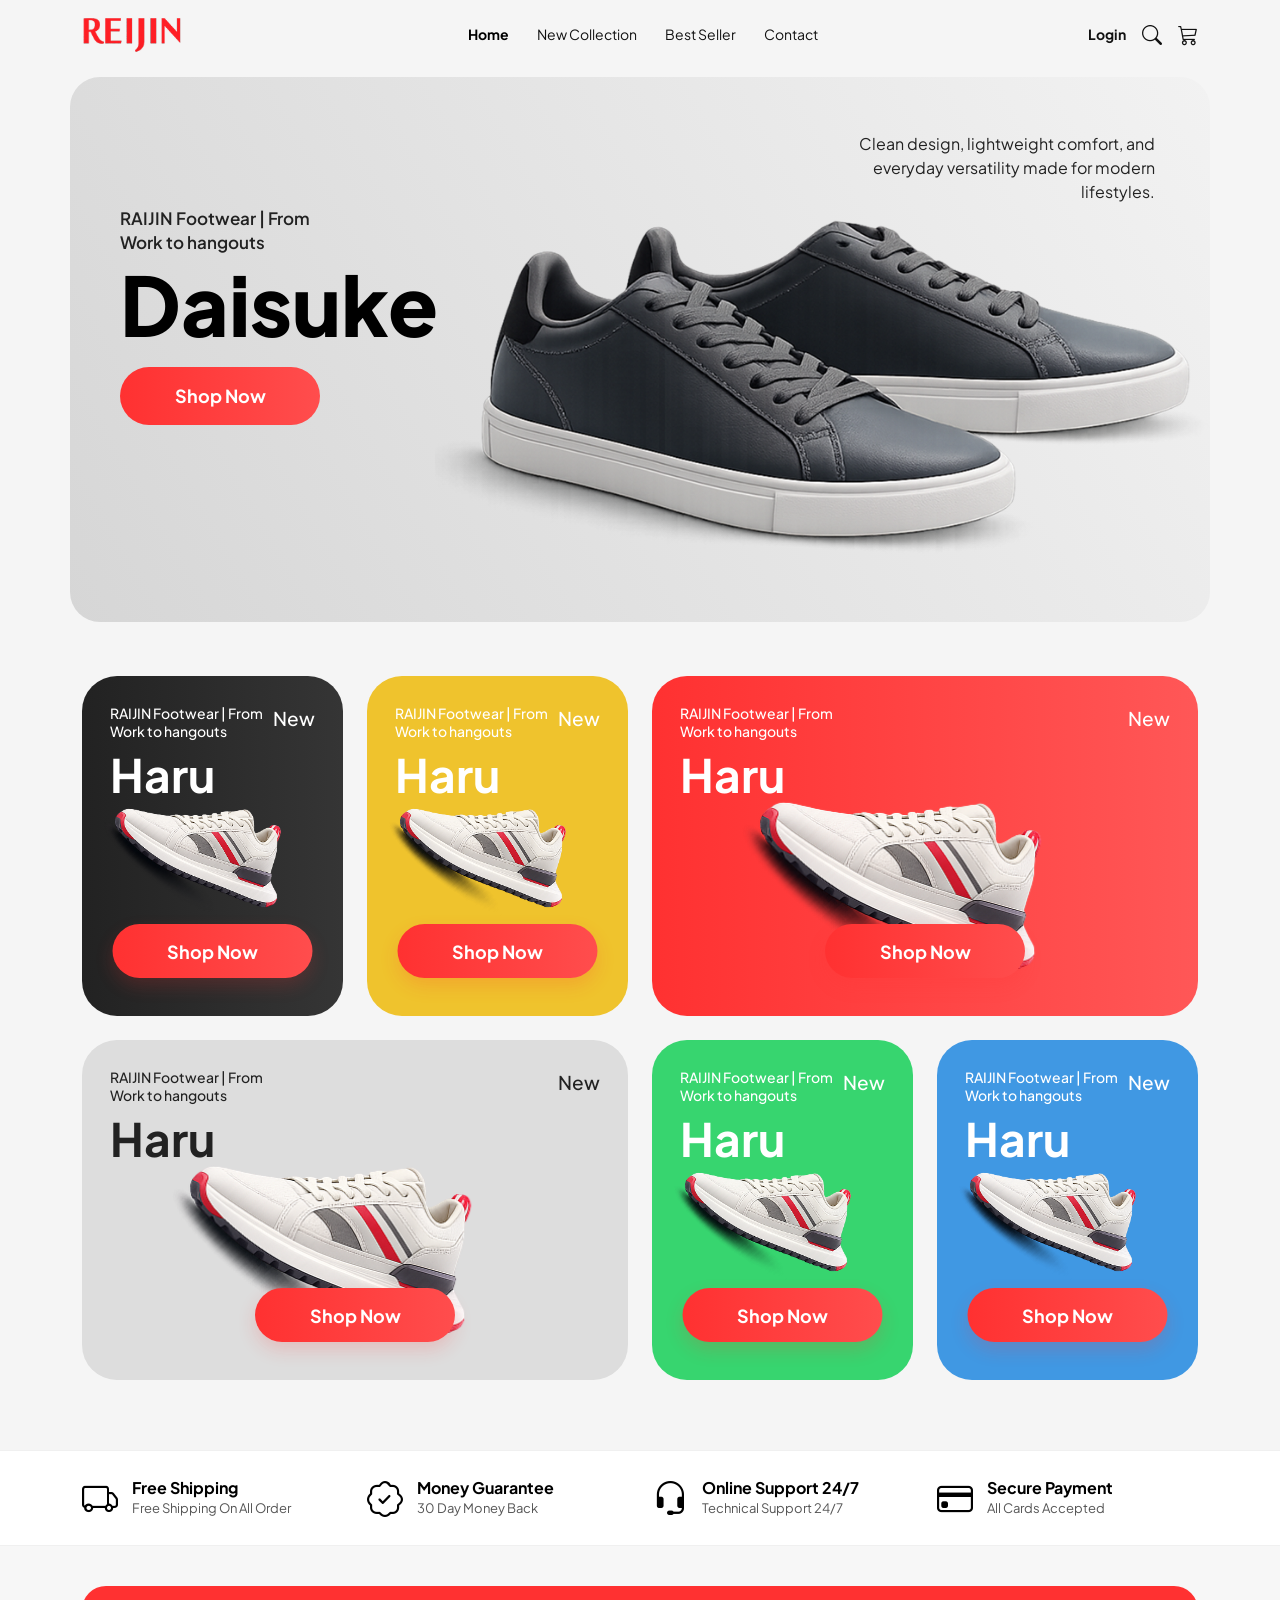
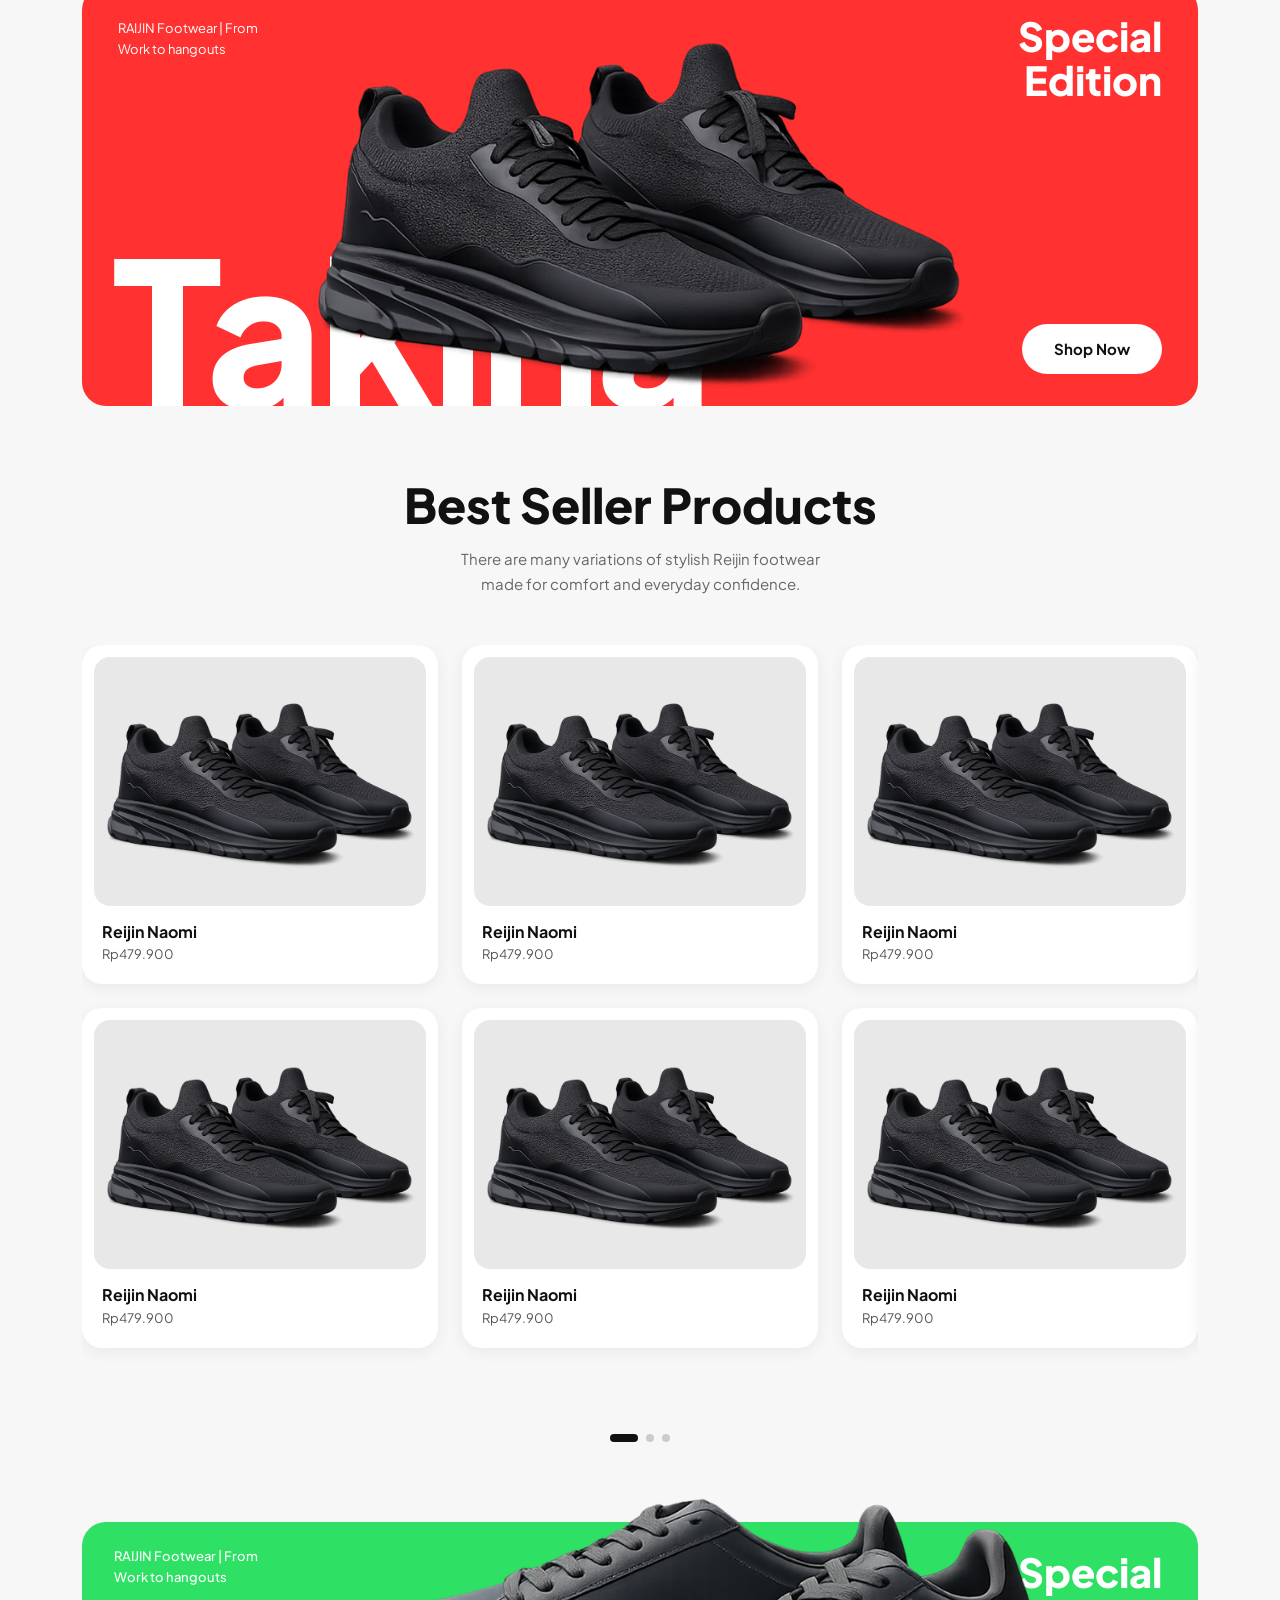
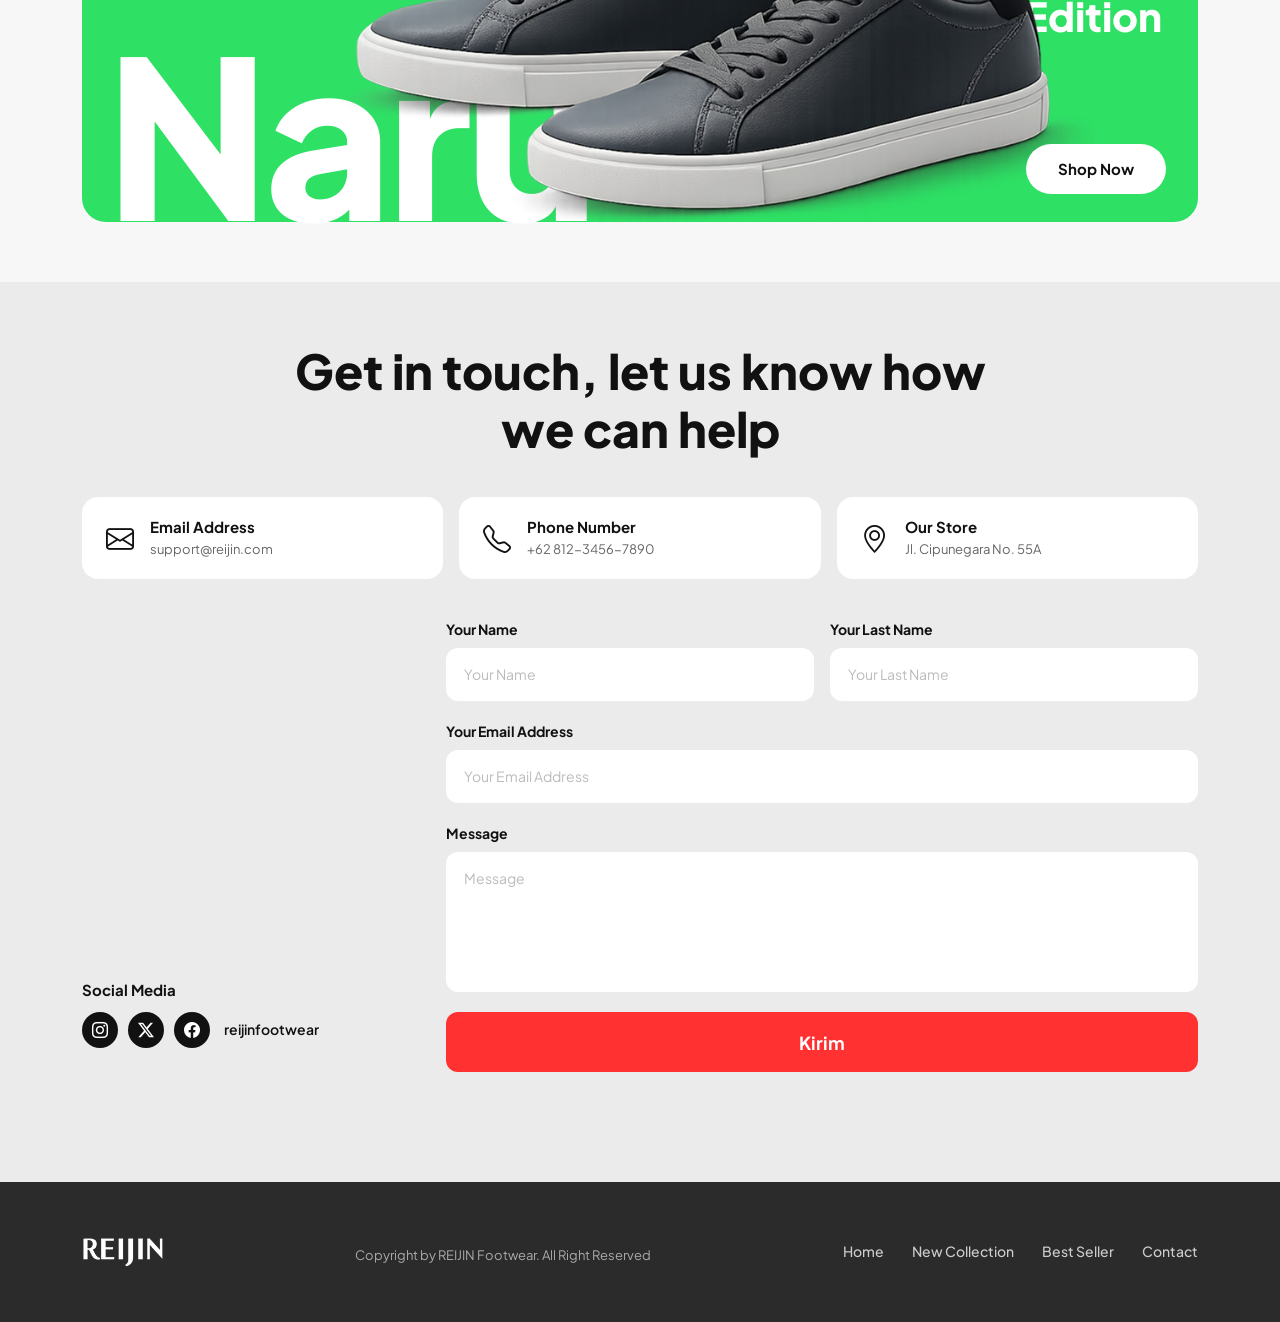
==== commit b36f6bf2: "fix footer href" ====
--- a/index.html
+++ b/index.html
@@ -149,6 +149,52 @@
             </div>
 
         </div>
+    </div>
+</div>
+
+<!-- SEARCH OVERLAY -->
+<div class="search-overlay" id="searchOverlay">
+
+    <!-- Close -->
+    <div class="search-close" id="closeSearch">
+        <i class="bi bi-x-lg"></i>
+    </div>
+
+    <div class="search-box-wrap">
+
+        <h2>Search Products</h2>
+
+        <div class="search-input-wrap">
+            <i class="bi bi-search"></i>
+
+            <input 
+                type="text" 
+                id="searchInput" 
+                placeholder="Search your shoes..."
+            >
+        </div>
+
+        <!-- Results -->
+        <div class="search-results" id="searchResults">
+
+            <a href="#" class="search-item">
+                Raijin Black
+            </a>
+
+            <a href="#" class="search-item">
+                Raijin Red
+            </a>
+
+            <a href="#" class="search-item">
+                Raijin Green
+            </a>
+
+            <a href="#" class="search-item">
+                Raijin Blue
+            </a>
+
+        </div>
+
     </div>
 </div>
 
@@ -982,14 +1028,13 @@
 
         <div class="footer-left">
             <img src="asset/logoreijin.png" alt="REIJIN" class="footer-logo">
-            <p class="footer-copy">Copyright by REIJIN Footwear. All Right Reserved</p>
-        </div>
-
+        </div>
+        <div <p class="footer-copy mt-4">Copyright by REIJIN Footwear. All Right Reserved</p> </div>
         <nav class="footer-nav">
-            <a href="index.html">Beranda</a>
-            <a href="#">Layanan</a>
-            <a href="#">Fitur</a>
-            <a href="contact.html">Kontak</a>
+            <a href="index.html">Home</a>
+            <a href="#new-shop">New Collection</a>
+            <a href="#best-seller">Best Seller</a>
+            <a href="#contact-page">Contact</a>
         </nav>
 
     </div>
@@ -1093,6 +1138,74 @@
     });
 });
 </script>
+
+<script>
+
+const searchOverlay = document.getElementById("searchOverlay");
+const closeSearch = document.getElementById("closeSearch");
+const searchInput = document.getElementById("searchInput");
+const searchResults = document.getElementById("searchResults");
+
+/* ICON SEARCH NAVBAR */
+document.querySelector(".bi-search").addEventListener("click", () => {
+
+    searchOverlay.classList.add("active");
+
+    setTimeout(() => {
+        searchInput.focus();
+    }, 200);
+
+});
+
+/* CLOSE */
+closeSearch.addEventListener("click", () => {
+    searchOverlay.classList.remove("active");
+});
+
+/* ESC CLOSE */
+window.addEventListener("keydown", (e) => {
+
+    if(e.key === "Escape"){
+        searchOverlay.classList.remove("active");
+    }
+
+});
+
+/* SEARCH FILTER */
+searchInput.addEventListener("keyup", () => {
+
+    const filter = searchInput.value.toLowerCase();
+
+    const items = document.querySelectorAll(".search-item");
+
+    let found = false;
+
+    items.forEach(item => {
+
+        const text = item.textContent.toLowerCase();
+
+        if(text.includes(filter)){
+
+            item.style.display = "block";
+            found = true;
+
+        } else {
+
+            item.style.display = "none";
+
+        }
+
+    });
+
+    if(filter.length > 0){
+        searchResults.classList.add("active");
+    } else {
+        searchResults.classList.remove("active");
+    }
+
+});
+
+</script>
     
 </body>
 
--- a/style/styling.css
+++ b/style/styling.css
@@ -2332,3 +2332,149 @@
     transform: translateY(-12px) scale(1.05);
 }
 
+/* ================= SEARCH POPUP ================= */
+
+.search-overlay {
+    position: fixed;
+    inset: 0;
+
+    background: rgba(0,0,0,0.75);
+
+    backdrop-filter: blur(10px);
+
+    z-index: 9999;
+
+    display: flex;
+    justify-content: center;
+    align-items: flex-start;
+
+    padding-top: 120px;
+
+    opacity: 0;
+    visibility: hidden;
+
+    transition: all .3s ease;
+}
+
+/* ACTIVE */
+.search-overlay.active {
+    opacity: 1;
+    visibility: visible;
+}
+
+/* BOX */
+.search-box-wrap {
+    width: 90%;
+    max-width: 650px;
+}
+
+.search-box-wrap h2 {
+    color: white;
+    font-size: 42px;
+    font-weight: 800;
+
+    margin-bottom: 24px;
+}
+
+/* INPUT */
+.search-input-wrap {
+    width: 100%;
+    height: 68px;
+
+    background: white;
+
+    border-radius: 18px;
+
+    display: flex;
+    align-items: center;
+
+    padding: 0 24px;
+
+    gap: 16px;
+}
+
+.search-input-wrap i {
+    font-size: 22px;
+    color: #999;
+}
+
+.search-input-wrap input {
+    width: 100%;
+    border: none;
+    outline: none;
+
+    font-size: 18px;
+    font-weight: 500;
+
+    font-family: 'Plus Jakarta Sans', sans-serif;
+}
+
+/* CLOSE */
+.search-close {
+    position: absolute;
+
+    top: 40px;
+    right: 50px;
+
+    color: white;
+
+    font-size: 28px;
+
+    cursor: pointer;
+}
+
+/* RESULTS */
+.search-results {
+    margin-top: 20px;
+
+    background: white;
+
+    border-radius: 18px;
+
+    overflow: hidden;
+
+    display: none;
+}
+
+.search-results.active {
+    display: block;
+}
+
+.search-item {
+    display: block;
+
+    padding: 18px 24px;
+
+    color: #111;
+
+    text-decoration: none;
+
+    font-size: 16px;
+    font-weight: 600;
+
+    border-bottom: 1px solid #f1f1f1;
+
+    transition: .2s;
+}
+
+.search-item:hover {
+    background: #f5f5f5;
+    color: #ff3131;
+}
+
+/* MOBILE */
+@media(max-width:575px){
+
+    .search-box-wrap h2{
+        font-size:32px;
+    }
+
+    .search-input-wrap{
+        height:60px;
+    }
+
+    .search-close{
+        right:24px;
+        top:28px;
+    }
+}
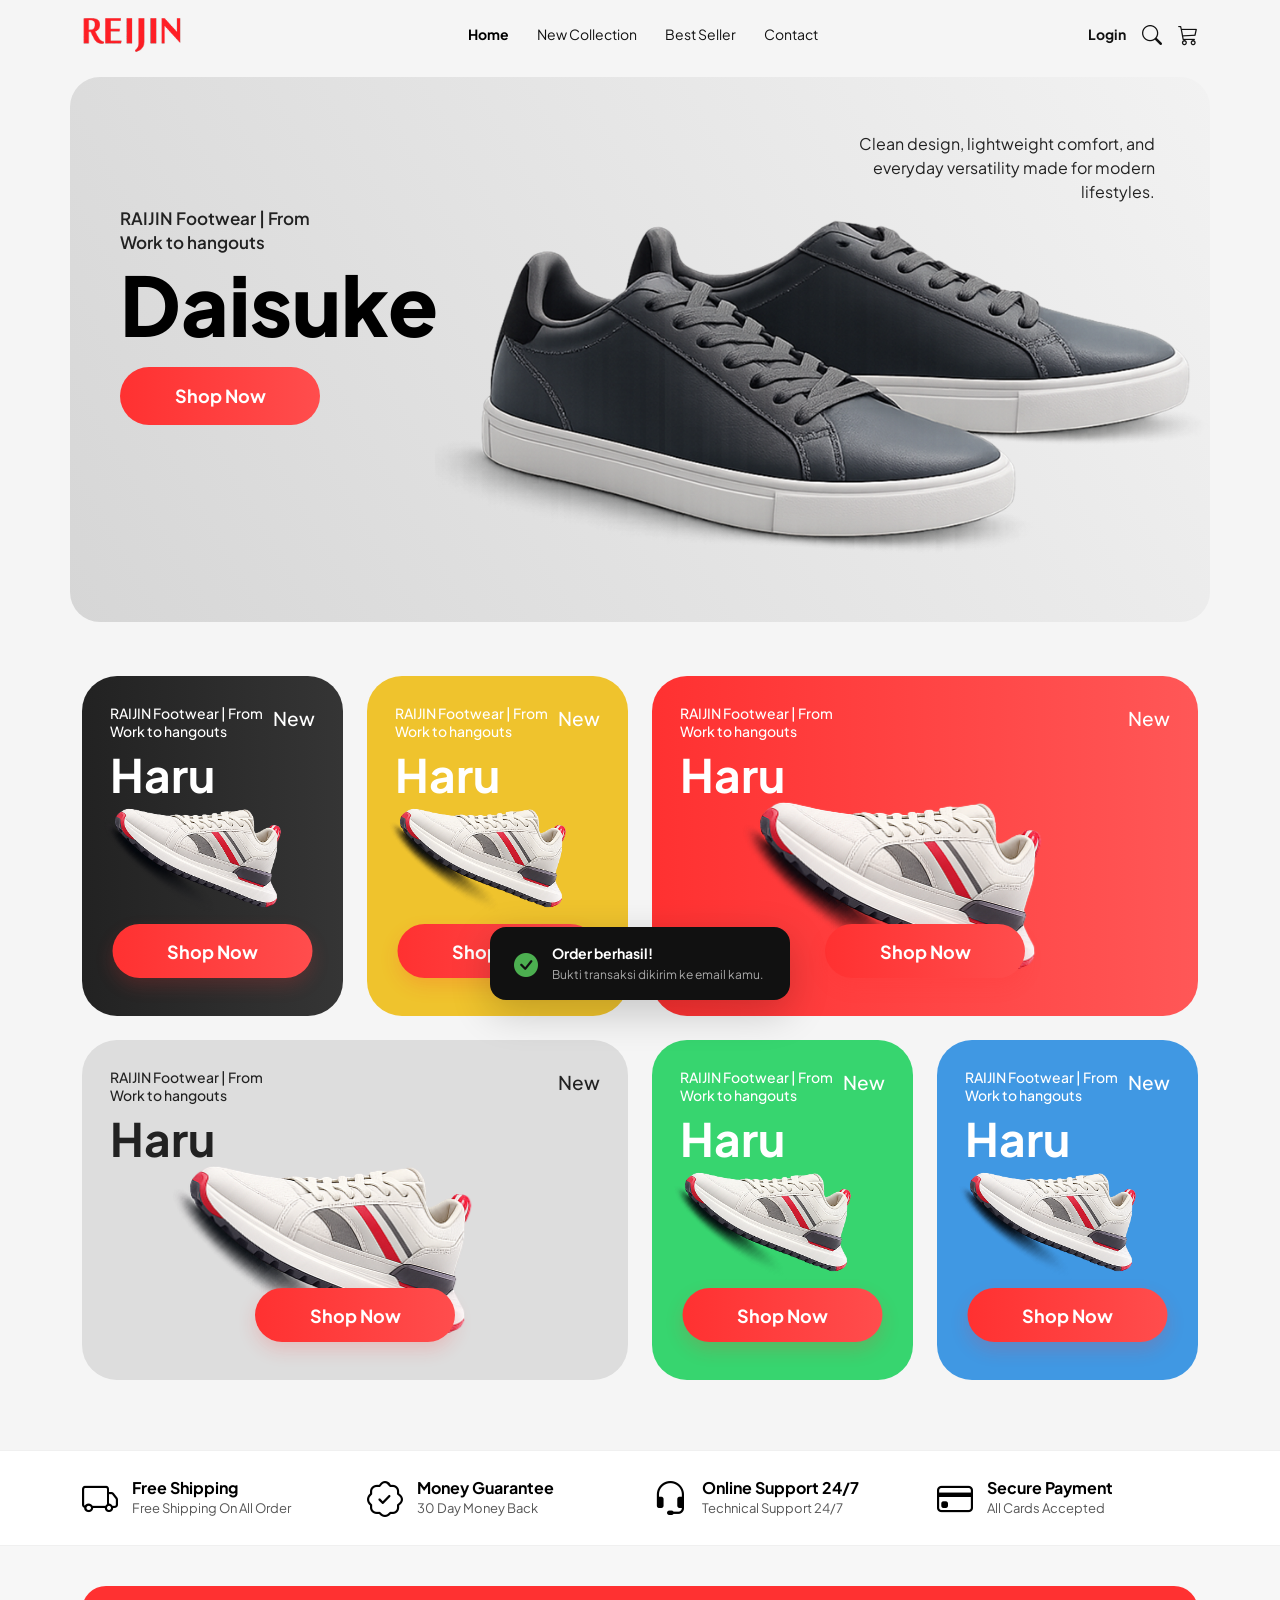
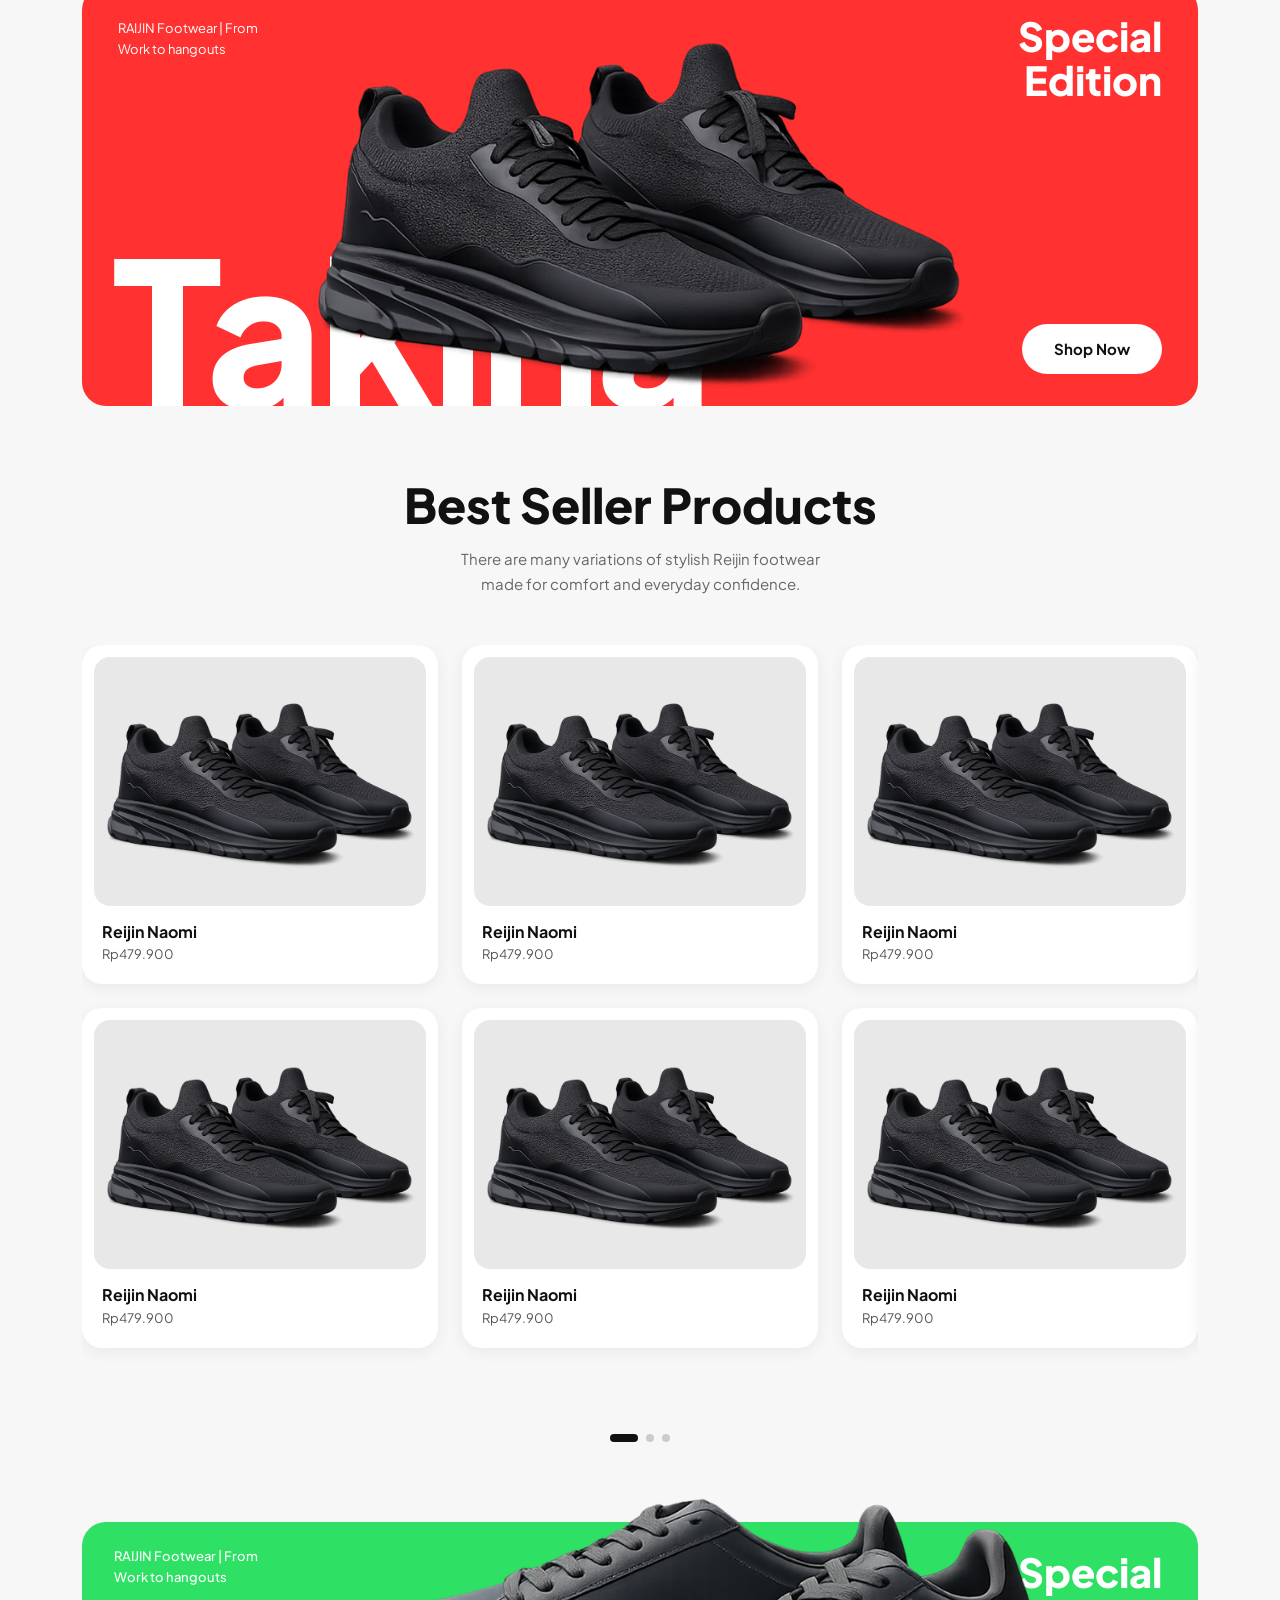
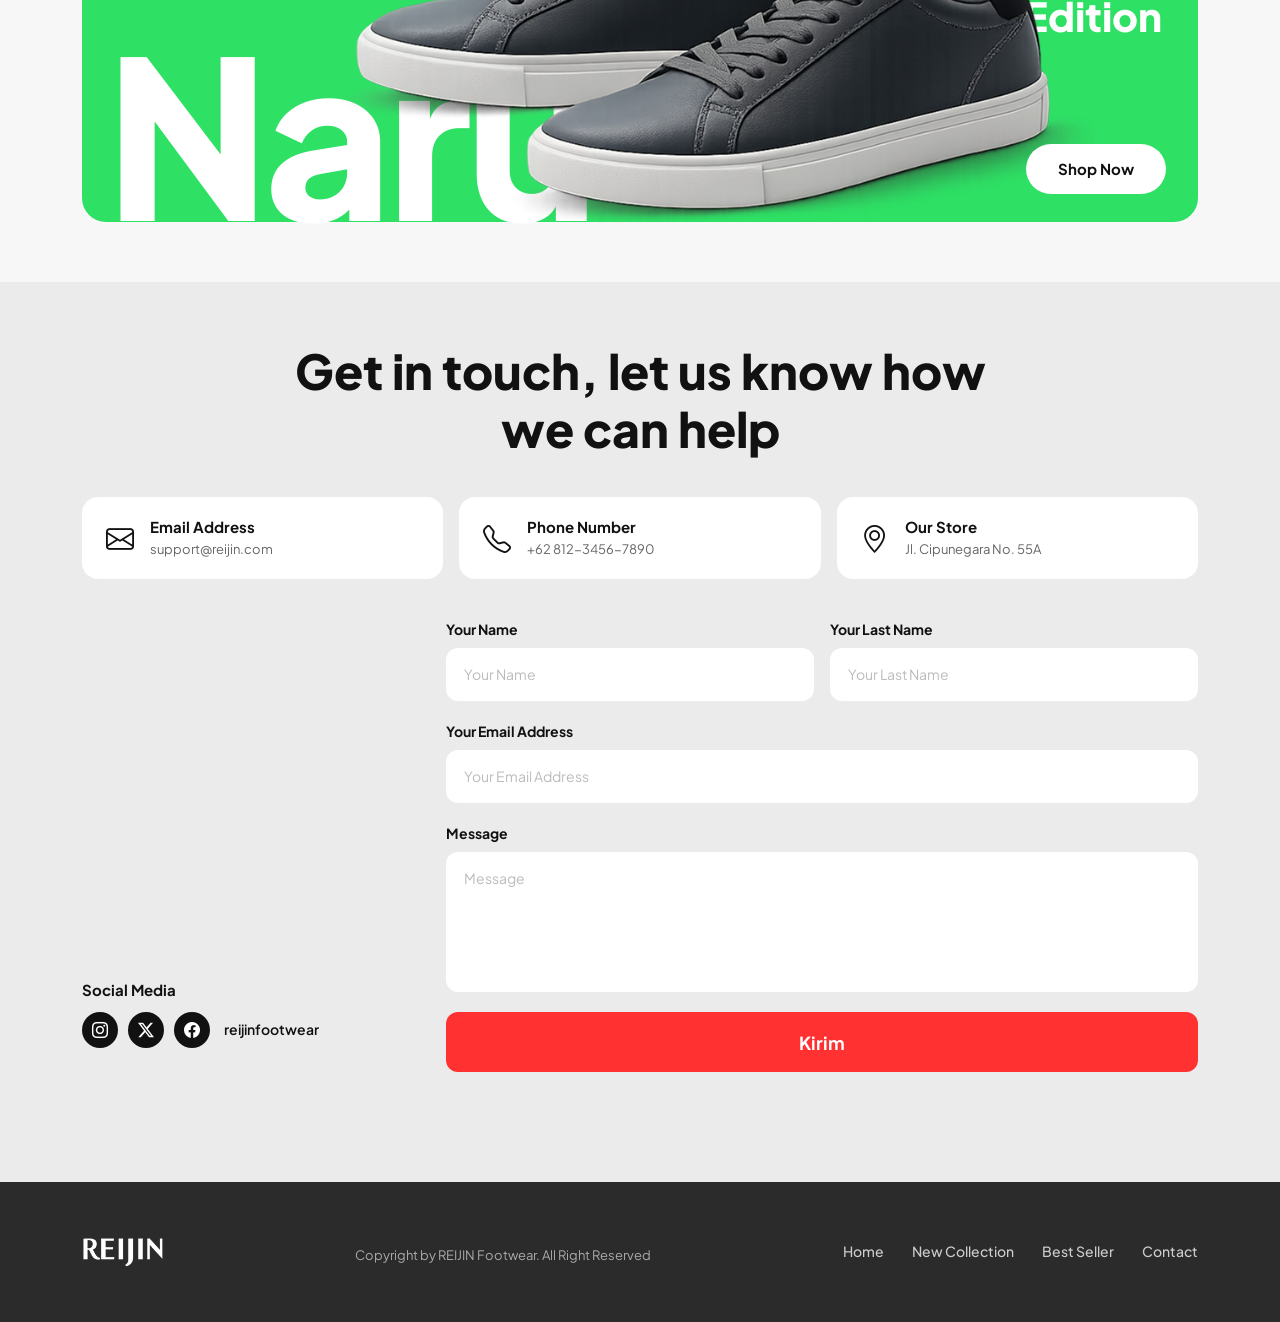
==== commit 5b1842cd: "penambahan popup checkout succes payment" ====
--- a/index.html
+++ b/index.html
@@ -49,32 +49,34 @@
 
                 <!-- Center Nav -->
                 <ul class="navbar-nav mx-auto">
-<li class="nav-item">
-    <a class="nav-link active" href="#hero">Home</a>
-</li>
-
-<li class="nav-item">
-    <a class="nav-link" href="#new-shop">New Collection</a>
-</li>
-
-<li class="nav-item">
-    <a class="nav-link" href="#best-seller">Best Seller</a>
-</li>
-
-<li class="nav-item">
-    <a class="nav-link" href="#contact-page">Contact</a>
-</li>
+                    <li class="nav-item">
+                        <a class="nav-link active" href="#hero">Home</a>
+                    </li>
+
+                    <li class="nav-item">
+                        <a class="nav-link" href="#new-shop">New Collection</a>
+                    </li>
+
+                    <li class="nav-item">
+                        <a class="nav-link" href="#best-seller">Best Seller</a>
+                    </li>
+
+                    <li class="nav-item">
+                        <a class="nav-link" href="#contact-page">Contact</a>
+                    </li>
 
                 </ul>
 
                 <!-- Right -->
                 <div class="nav-right">
 
-<a href="#" class="login-btn" data-bs-toggle="modal" data-bs-target="#authModal">Login</a>
+                    <a href="#" class="login-btn" data-bs-toggle="modal" data-bs-target="#authModal">Login</a>
 
                     <i class="bi bi-search icon-nav"></i>
 
-                    <i class="bi bi-cart3 icon-nav"></i>
+                    <a href="cart.html" class="icon-nav">
+                        <i class="bi bi-cart3"></i>
+                    </a>
 
                 </div>
 
@@ -83,120 +85,116 @@
     </nav>
 
     <!-- ================= MODAL LOGIN / REGISTER ================= -->
-<div class="modal fade" id="authModal" tabindex="-1" aria-hidden="true">
-    <div class="modal-dialog modal-dialog-centered">
-        <div class="modal-content auth-modal">
-
-            <!-- Close -->
-            <button type="button" class="auth-close" data-bs-dismiss="modal">
-                <i class="bi bi-x-lg"></i>
-            </button>
-
-            <!-- Brand -->
-            <div class="auth-brand">
-                <img src="asset/logoreijin.png" alt="REIJIN Logo" class="auth-logo">
+    <div class="modal fade" id="authModal" tabindex="-1" aria-hidden="true">
+        <div class="modal-dialog modal-dialog-centered">
+            <div class="modal-content auth-modal">
+
+                <!-- Close -->
+                <button type="button" class="auth-close" data-bs-dismiss="modal">
+                    <i class="bi bi-x-lg"></i>
+                </button>
+
+                <!-- Brand -->
+                <div class="auth-brand">
+                    <img src="asset/logoreijin.png" alt="REIJIN Logo" class="auth-logo">
+                </div>
+
+                <!-- Tabs -->
+                <div class="auth-tabs">
+                    <button class="auth-tab active" id="tabLogin" onclick="switchTab('login')">Login</button>
+                    <button class="auth-tab" id="tabRegister" onclick="switchTab('register')">Register</button>
+                </div>
+
+                <!-- Login Form -->
+                <div class="auth-form" id="formLogin">
+                    <div class="auth-field">
+                        <label>Email</label>
+                        <input type="email" placeholder="Enter your email">
+                    </div>
+                    <div class="auth-field">
+                        <label>Password</label>
+                        <input type="password" placeholder="Enter your password">
+                    </div>
+                    <div class="auth-forgot">
+                        <a href="#">Forgot password?</a>
+                    </div>
+                    <button class="auth-btn">Login</button>
+                    <p class="auth-switch">
+                        Don't have an account?
+                        <span onclick="switchTab('register')">Register</span>
+                    </p>
+                </div>
+
+                <!-- Register Form -->
+                <div class="auth-form d-none" id="formRegister">
+                    <div class="auth-field">
+                        <label>Full Name</label>
+                        <input type="text" placeholder="Enter your full name">
+                    </div>
+                    <div class="auth-field">
+                        <label>Email</label>
+                        <input type="email" placeholder="Enter your email">
+                    </div>
+                    <div class="auth-field">
+                        <label>Password</label>
+                        <input type="password" placeholder="Create a password">
+                    </div>
+                    <div class="auth-field">
+                        <label>Confirm Password</label>
+                        <input type="password" placeholder="Repeat your password">
+                    </div>
+                    <button class="auth-btn">Create Account</button>
+                    <p class="auth-switch">
+                        Already have an account?
+                        <span onclick="switchTab('login')">Login</span>
+                    </p>
+                </div>
+
             </div>
-
-            <!-- Tabs -->
-            <div class="auth-tabs">
-                <button class="auth-tab active" id="tabLogin" onclick="switchTab('login')">Login</button>
-                <button class="auth-tab" id="tabRegister" onclick="switchTab('register')">Register</button>
-            </div>
-
-            <!-- Login Form -->
-            <div class="auth-form" id="formLogin">
-                <div class="auth-field">
-                    <label>Email</label>
-                    <input type="email" placeholder="Enter your email">
-                </div>
-                <div class="auth-field">
-                    <label>Password</label>
-                    <input type="password" placeholder="Enter your password">
-                </div>
-                <div class="auth-forgot">
-                    <a href="#">Forgot password?</a>
-                </div>
-                <button class="auth-btn">Login</button>
-                <p class="auth-switch">
-                    Don't have an account?
-                    <span onclick="switchTab('register')">Register</span>
-                </p>
-            </div>
-
-            <!-- Register Form -->
-            <div class="auth-form d-none" id="formRegister">
-                <div class="auth-field">
-                    <label>Full Name</label>
-                    <input type="text" placeholder="Enter your full name">
-                </div>
-                <div class="auth-field">
-                    <label>Email</label>
-                    <input type="email" placeholder="Enter your email">
-                </div>
-                <div class="auth-field">
-                    <label>Password</label>
-                    <input type="password" placeholder="Create a password">
-                </div>
-                <div class="auth-field">
-                    <label>Confirm Password</label>
-                    <input type="password" placeholder="Repeat your password">
-                </div>
-                <button class="auth-btn">Create Account</button>
-                <p class="auth-switch">
-                    Already have an account?
-                    <span onclick="switchTab('login')">Login</span>
-                </p>
-            </div>
-
         </div>
     </div>
-</div>
-
-<!-- SEARCH OVERLAY -->
-<div class="search-overlay" id="searchOverlay">
-
-    <!-- Close -->
-    <div class="search-close" id="closeSearch">
-        <i class="bi bi-x-lg"></i>
+
+    <!-- SEARCH OVERLAY -->
+    <div class="search-overlay" id="searchOverlay">
+
+        <!-- Close -->
+        <div class="search-close" id="closeSearch">
+            <i class="bi bi-x-lg"></i>
+        </div>
+
+        <div class="search-box-wrap">
+
+            <h2>Search Products</h2>
+
+            <div class="search-input-wrap">
+                <i class="bi bi-search"></i>
+
+                <input type="text" id="searchInput" placeholder="Search your shoes...">
+            </div>
+
+            <!-- Results -->
+            <div class="search-results" id="searchResults">
+
+                <a href="#" class="search-item">
+                    Raijin Black
+                </a>
+
+                <a href="#" class="search-item">
+                    Raijin Red
+                </a>
+
+                <a href="#" class="search-item">
+                    Raijin Green
+                </a>
+
+                <a href="#" class="search-item">
+                    Raijin Blue
+                </a>
+
+            </div>
+
+        </div>
     </div>
-
-    <div class="search-box-wrap">
-
-        <h2>Search Products</h2>
-
-        <div class="search-input-wrap">
-            <i class="bi bi-search"></i>
-
-            <input 
-                type="text" 
-                id="searchInput" 
-                placeholder="Search your shoes..."
-            >
-        </div>
-
-        <!-- Results -->
-        <div class="search-results" id="searchResults">
-
-            <a href="#" class="search-item">
-                Raijin Black
-            </a>
-
-            <a href="#" class="search-item">
-                Raijin Red
-            </a>
-
-            <a href="#" class="search-item">
-                Raijin Green
-            </a>
-
-            <a href="#" class="search-item">
-                Raijin Blue
-            </a>
-
-        </div>
-
-    </div>
-</div>
 
     <!-- Hero Section -->
     <section id="hero">
@@ -213,8 +211,7 @@
 
                 <h1>Daisuke</h1>
 
-                <button class="btn-shop">
-                    Shop Now
+                <button class="btn-shop" data-bs-toggle="modal" data-bs-target="#checkoutModal">Shop Now</button>
                 </button>
 
             </div>
@@ -511,702 +508,1108 @@
     </section>
 
     <!-- ================= LAYANAN ================= -->
-<section id="layanan-badge">
-    <div class="container">
-        <div class="layanan-badge-wrap">
-
-            <!-- Free Shipping -->
-            <div class="badge-item">
-                <i class="bi bi-truck"></i>
-                <div class="badge-text">
-                    <h6>Free Shipping</h6>
-                    <p>Free Shipping On All Order</p>
-                </div>
+    <section id="layanan-badge">
+        <div class="container">
+            <div class="layanan-badge-wrap">
+
+                <!-- Free Shipping -->
+                <div class="badge-item">
+                    <i class="bi bi-truck"></i>
+                    <div class="badge-text">
+                        <h6>Free Shipping</h6>
+                        <p>Free Shipping On All Order</p>
+                    </div>
+                </div>
+
+                <!-- Money Guarantee -->
+                <div class="badge-item">
+                    <i class="bi bi-patch-check"></i>
+                    <div class="badge-text">
+                        <h6>Money Guarantee</h6>
+                        <p>30 Day Money Back</p>
+                    </div>
+                </div>
+
+                <!-- Online Support -->
+                <div class="badge-item">
+                    <i class="bi bi-headset"></i>
+                    <div class="badge-text">
+                        <h6>Online Support 24/7</h6>
+                        <p>Technical Support 24/7</p>
+                    </div>
+                </div>
+
+                <!-- Secure Payment -->
+                <div class="badge-item">
+                    <i class="bi bi-credit-card"></i>
+                    <div class="badge-text">
+                        <h6>Secure Payment</h6>
+                        <p>All Cards Accepted</p>
+                    </div>
+                </div>
+
             </div>
-
-            <!-- Money Guarantee -->
-            <div class="badge-item">
-                <i class="bi bi-patch-check"></i>
-                <div class="badge-text">
-                    <h6>Money Guarantee</h6>
-                    <p>30 Day Money Back</p>
-                </div>
+        </div>
+    </section>
+
+
+    <!-- ================= SPECIAL EDITION ================= -->
+    <section id="special-edition">
+        <div class="container">
+
+            <div class="special-banner">
+
+                <!-- Top Left -->
+                <div class="special-topleft">
+                    <p>RAIJIN Footwear | From <br> Work to hangouts</p>
+                </div>
+
+                <!-- Top Right -->
+                <div class="special-topright">
+                    <h2>Special <br> Edition</h2>
+                </div>
+
+                <!-- Big Title -->
+                <div class="special-title">
+                    <h1>Takina</h1>
+                </div>
+
+                <!-- Shoes Image -->
+                <div class="special-shoes">
+                    <img src="asset/special1.png" alt="Takina Shoes">
+                </div>
+
+                <!-- Shop Now -->
+                <div class="special-btn-wrap">
+                    <button class="special-btn">Shop Now</button>
+                </div>
+
             </div>
 
-            <!-- Online Support -->
-            <div class="badge-item">
-                <i class="bi bi-headset"></i>
-                <div class="badge-text">
-                    <h6>Online Support 24/7</h6>
-                    <p>Technical Support 24/7</p>
-                </div>
+        </div>
+    </section>
+
+    <!-- ================= BEST SELLER ================= -->
+    <section id="best-seller">
+        <div class="container">
+
+            <!-- Header -->
+            <div class="bs-header">
+                <h2>Best Seller Products</h2>
+                <p>There are many variations of stylish Reijin footwear <br> made for comfort and everyday confidence.
+                </p>
             </div>
 
-            <!-- Secure Payment -->
-            <div class="badge-item">
-                <i class="bi bi-credit-card"></i>
-                <div class="badge-text">
-                    <h6>Secure Payment</h6>
-                    <p>All Cards Accepted</p>
+            <!-- Slider Wrapper -->
+            <div class="bs-slider-wrapper">
+                <div class="bs-slider" id="bsSlider">
+
+                    <!-- PAGE 1 -->
+                    <div class="bs-page">
+                        <div class="bs-grid">
+
+                            <div class="bs-card active-card">
+                                <div class="bs-img-wrap">
+                                    <img src="asset/special1.png" alt="Reijin Naomi">
+                                </div>
+                                <div class="bs-info">
+                                    <div>
+                                        <h5>Reijin Naomi</h5>
+                                        <p>Rp479.900</p>
+                                    </div>
+                                    <a href="#" class="bs-shop">Shop Now</a>
+                                </div>
+                            </div>
+
+                            <div class="bs-card">
+                                <div class="bs-img-wrap">
+                                    <img src="asset/special1.png" alt="Reijin Naomi">
+                                </div>
+                                <div class="bs-info">
+                                    <div>
+                                        <h5>Reijin Naomi</h5>
+                                        <p>Rp479.900</p>
+                                    </div>
+                                    <a href="#" class="bs-shop">Shop Now</a>
+                                </div>
+                            </div>
+
+                            <div class="bs-card">
+                                <div class="bs-img-wrap">
+                                    <img src="asset/special1.png" alt="Reijin Naomi">
+                                </div>
+                                <div class="bs-info">
+                                    <div>
+                                        <h5>Reijin Naomi</h5>
+                                        <p>Rp479.900</p>
+                                    </div>
+                                    <a href="#" class="bs-shop">Shop Now</a>
+                                </div>
+                            </div>
+
+                            <div class="bs-card">
+                                <div class="bs-img-wrap">
+                                    <img src="asset/special1.png" alt="Reijin Naomi">
+                                </div>
+                                <div class="bs-info">
+                                    <div>
+                                        <h5>Reijin Naomi</h5>
+                                        <p>Rp479.900</p>
+                                    </div>
+                                    <a href="#" class="bs-shop">Shop Now</a>
+                                </div>
+                            </div>
+
+                            <div class="bs-card">
+                                <div class="bs-img-wrap">
+                                    <img src="asset/special1.png" alt="Reijin Naomi">
+                                </div>
+                                <div class="bs-info">
+                                    <div>
+                                        <h5>Reijin Naomi</h5>
+                                        <p>Rp479.900</p>
+                                    </div>
+                                    <a href="#" class="bs-shop">Shop Now</a>
+                                </div>
+                            </div>
+
+                            <div class="bs-card">
+                                <div class="bs-img-wrap">
+                                    <img src="asset/special1.png" alt="Reijin Naomi">
+                                </div>
+                                <div class="bs-info">
+                                    <div>
+                                        <h5>Reijin Naomi</h5>
+                                        <p>Rp479.900</p>
+                                    </div>
+                                    <a href="#" class="bs-shop">Shop Now</a>
+                                </div>
+                            </div>
+
+                        </div>
+                    </div>
+
+                    <!-- PAGE 2 -->
+                    <div class="bs-page">
+                        <div class="bs-grid">
+
+                            <div class="bs-card">
+                                <div class="bs-img-wrap">
+                                    <img src="asset/special1.png" alt="Reijin Naomi">
+                                </div>
+                                <div class="bs-info">
+                                    <div>
+                                        <h5>Reijin Naomi</h5>
+                                        <p>Rp479.900</p>
+                                    </div>
+                                    <a href="#" class="bs-shop">Shop Now</a>
+                                </div>
+                            </div>
+
+                            <div class="bs-card">
+                                <div class="bs-img-wrap">
+                                    <img src="asset/special1.png" alt="Reijin Naomi">
+                                </div>
+                                <div class="bs-info">
+                                    <div>
+                                        <h5>Reijin Naomi</h5>
+                                        <p>Rp479.900</p>
+                                    </div>
+                                    <a href="#" class="bs-shop">Shop Now</a>
+                                </div>
+                            </div>
+
+                            <div class="bs-card">
+                                <div class="bs-img-wrap">
+                                    <img src="asset/special1.png" alt="Reijin Naomi">
+                                </div>
+                                <div class="bs-info">
+                                    <div>
+                                        <h5>Reijin Naomi</h5>
+                                        <p>Rp479.900</p>
+                                    </div>
+                                    <a href="#" class="bs-shop">Shop Now</a>
+                                </div>
+                            </div>
+
+                            <div class="bs-card">
+                                <div class="bs-img-wrap">
+                                    <img src="asset/special1.png" alt="Reijin Naomi">
+                                </div>
+                                <div class="bs-info">
+                                    <div>
+                                        <h5>Reijin Naomi</h5>
+                                        <p>Rp479.900</p>
+                                    </div>
+                                    <a href="#" class="bs-shop">Shop Now</a>
+                                </div>
+                            </div>
+
+                            <div class="bs-card">
+                                <div class="bs-img-wrap">
+                                    <img src="asset/special1.png" alt="Reijin Naomi">
+                                </div>
+                                <div class="bs-info">
+                                    <div>
+                                        <h5>Reijin Naomi</h5>
+                                        <p>Rp479.900</p>
+                                    </div>
+                                    <a href="#" class="bs-shop">Shop Now</a>
+                                </div>
+                            </div>
+
+                            <div class="bs-card">
+                                <div class="bs-img-wrap">
+                                    <img src="asset/special1.png" alt="Reijin Naomi">
+                                </div>
+                                <div class="bs-info">
+                                    <div>
+                                        <h5>Reijin Naomi</h5>
+                                        <p>Rp479.900</p>
+                                    </div>
+                                    <a href="#" class="bs-shop">Shop Now</a>
+                                </div>
+                            </div>
+
+                        </div>
+                    </div>
+
+                    <!-- PAGE 3 -->
+                    <div class="bs-page">
+                        <div class="bs-grid">
+
+                            <div class="bs-card">
+                                <div class="bs-img-wrap">
+                                    <img src="asset/special1.png" alt="Reijin Naomi">
+                                </div>
+                                <div class="bs-info">
+                                    <div>
+                                        <h5>Reijin Naomi</h5>
+                                        <p>Rp479.900</p>
+                                    </div>
+                                    <a href="#" class="bs-shop">Shop Now</a>
+                                </div>
+                            </div>
+
+                            <div class="bs-card">
+                                <div class="bs-img-wrap">
+                                    <img src="asset/special1.png" alt="Reijin Naomi">
+                                </div>
+                                <div class="bs-info">
+                                    <div>
+                                        <h5>Reijin Naomi</h5>
+                                        <p>Rp479.900</p>
+                                    </div>
+                                    <a href="#" class="bs-shop">Shop Now</a>
+                                </div>
+                            </div>
+
+                            <div class="bs-card">
+                                <div class="bs-img-wrap">
+                                    <img src="asset/special1.png" alt="Reijin Naomi">
+                                </div>
+                                <div class="bs-info">
+                                    <div>
+                                        <h5>Reijin Naomi</h5>
+                                        <p>Rp479.900</p>
+                                    </div>
+                                    <a href="#" class="bs-shop">Shop Now</a>
+                                </div>
+                            </div>
+
+                            <div class="bs-card">
+                                <div class="bs-img-wrap">
+                                    <img src="asset/special1.png" alt="Reijin Naomi">
+                                </div>
+                                <div class="bs-info">
+                                    <div>
+                                        <h5>Reijin Naomi</h5>
+                                        <p>Rp479.900</p>
+                                    </div>
+                                    <a href="#" class="bs-shop">Shop Now</a>
+                                </div>
+                            </div>
+
+                            <div class="bs-card">
+                                <div class="bs-img-wrap">
+                                    <img src="asset/special1.png" alt="Reijin Naomi">
+                                </div>
+                                <div class="bs-info">
+                                    <div>
+                                        <h5>Reijin Naomi</h5>
+                                        <p>Rp479.900</p>
+                                    </div>
+                                    <a href="#" class="bs-shop">Shop Now</a>
+                                </div>
+                            </div>
+
+                            <div class="bs-card">
+                                <div class="bs-img-wrap">
+                                    <img src="asset/special1.png" alt="Reijin Naomi">
+                                </div>
+                                <div class="bs-info">
+                                    <div>
+                                        <h5>Reijin Naomi</h5>
+                                        <p>Rp479.900</p>
+                                    </div>
+                                    <a href="#" class="bs-shop">Shop Now</a>
+                                </div>
+                            </div>
+
+                        </div>
+                    </div>
+
                 </div>
             </div>
+
+            <!-- Dots -->
+            <div class="bs-dots">
+                <span class="bs-dot active" onclick="goToPage(0)"></span>
+                <span class="bs-dot" onclick="goToPage(1)"></span>
+                <span class="bs-dot" onclick="goToPage(2)"></span>
+            </div>
+
+        </div>
+    </section>
+
+    <!-- ================= SPECIAL EDITION 2 ================= -->
+    <!-- Taruh di bawah section #special-edition, sebelum #best-seller -->
+
+    <section id="special-edition-2">
+        <div class="container">
+
+            <div class="special-banner-2">
+
+                <!-- Top Left Label -->
+                <div class="se2-topleft">
+                    <p>RAIJIN Footwear | From <br> Work to hangouts</p>
+                </div>
+
+                <!-- Big Name (bottom left, overflow) -->
+                <div class="se2-title">
+                    <h1>Naru</h1>
+                </div>
+
+                <!-- Shoes Image (center-right, overflow top) -->
+                <div class="se2-shoes">
+                    <img src="asset/sepatu-hero.png" alt="Naru Shoes">
+                </div>
+                <!-- Top Right -->
+                <div class="special-topright">
+                    <h2>Special <br> Edition</h2>
+                </div>
+                <!-- Bottom Right: label + button -->
+                <div class="se2-bottom-right">
+                    <button class="se2-btn">Shop Now</button>
+                </div>
+
+            </div>
+
+        </div>
+    </section>
+
+    <!-- ================= CONTACT SECTION ================= -->
+    <section id="contact-page">
+        <div class="container">
+
+            <!-- Title -->
+            <h1 class="contact-title">Get in touch, let us know how we can help</h1>
+
+            <!-- Info Cards -->
+            <div class="contact-info-cards">
+
+                <div class="info-card">
+                    <i class="bi bi-envelope"></i>
+                    <div>
+                        <h6>Email Address</h6>
+                        <p>support@reijin.com</p>
+                    </div>
+                </div>
+
+                <div class="info-card">
+                    <i class="bi bi-telephone"></i>
+                    <div>
+                        <h6>Phone Number</h6>
+                        <p>+62 812-3456-7890</p>
+                    </div>
+                </div>
+
+                <div class="info-card">
+                    <i class="bi bi-geo-alt"></i>
+                    <div>
+                        <h6>Our Store</h6>
+                        <p>Jl. Cipunegara No. 55A</p>
+                    </div>
+                </div>
+
+            </div>
+
+            <!-- Main Content -->
+            <div class="contact-main">
+
+                <!-- LEFT: Map + Social -->
+                <div class="contact-left">
+
+                    <!-- Map -->
+                    <div class="contact-map">
+                        <iframe
+                            src="https://www.google.com/maps/embed?pb=!1m18!1m12!1m3!1d3957.6!2d112.7!3d-7.25!2m3!1f0!2f0!3f0!3m2!1i1024!2i768!4f13.1!3m3!1m2!1s0x0%3A0x0!2zN8KwMTUnMDAuMCJTIDExMsKwNDInMDAuMCJF!5e0!3m2!1sen!2sid!4v1"
+                            width="100%" height="100%" style="border:0;" allowfullscreen="" loading="lazy">
+                        </iframe>
+                    </div>
+
+                    <!-- Social Media -->
+                    <div class="contact-social">
+                        <p>Social Media</p>
+                        <div class="social-icons">
+                            <a href="#"><i class="bi bi-instagram"></i></a>
+                            <a href="#"><i class="bi bi-twitter-x"></i></a>
+                            <a href="#"><i class="bi bi-facebook"></i></a>
+                            <span>reijinfootwear</span>
+                        </div>
+                    </div>
+
+                </div>
+
+                <!-- RIGHT: Form -->
+                <div class="contact-right">
+
+                    <form action="https://api.web3forms.com/submit" method="POST" id="contactForm">
+
+                        <input type="hidden" name="access_key" value="5005e534-4650-4d4f-a90e-192550366ea5">
+                        <input type="hidden" name="subject" value="New Message From REIJIN Contact Form">
+                        <input type="hidden" name="redirect" value="http://127.0.0.1:5500/index.html">
+
+                        <!-- Name Row -->
+                        <div class="form-row">
+                            <div class="form-group">
+                                <label>Your Name</label>
+                                <input type="text" name="name" placeholder="Your Name" required>
+                            </div>
+                            <div class="form-group">
+                                <label>Your Last Name</label>
+                                <input type="text" name="lastname" placeholder="Your Last Name" required>
+                            </div>
+                        </div>
+
+                        <!-- Email -->
+                        <div class="form-group">
+                            <label>Your Email Address</label>
+                            <input type="email" name="email" placeholder="Your Email Address" required>
+                        </div>
+
+                        <!-- Message -->
+                        <div class="form-group">
+                            <label>Message</label>
+                            <textarea name="message" placeholder="Message" required></textarea>
+                        </div>
+
+                        <!-- Submit -->
+                        <button type="submit" class="btn-contact">Kirim</button>
+
+                    </form>
+
+                </div>
+
+            </div>
+
+        </div>
+    </section>
+<!-- ================= CHECKOUT MODAL ================= -->
+<div class="modal fade" id="checkoutModal" tabindex="-1" aria-hidden="true">
+    <div class="modal-dialog modal-dialog-centered modal-dialog-scrollable checkout-dialog">
+        <div class="modal-content checkout-modal">
+
+            <button class="checkout-close" data-bs-dismiss="modal">
+                <i class="bi bi-x-lg"></i>
+            </button>
+
+            <div class="modal-body p-0">
+                <div class="checkout-body">
+
+                    <!-- ===== LEFT: Shipping + Payment ===== -->
+                    <div class="checkout-left">
+
+                        <h5 class="checkout-section-title">Shipping Address</h5>
+
+                        <!-- Name -->
+                        <div class="co-field">
+                            <label>Name</label>
+                            <div class="co-input-wrap">
+                                <i class="bi bi-person"></i>
+                                <input type="text" id="coName" placeholder="First &amp; Last Name">
+                            </div>
+                        </div>
+
+                        <!-- ✅ EMAIL — taruh di sini, setelah Name -->
+                        <div class="co-field">
+                            <label>Email</label>
+                            <div class="co-input-wrap">
+                                <i class="bi bi-envelope"></i>
+                                <input type="email" id="coEmail" placeholder="email@gmail.com" required>
+                            </div>
+                        </div>
+
+                        <!-- Address 1 -->
+                        <div class="co-field">
+                            <label>Address 1</label>
+                            <div class="co-input-wrap">
+                                <i class="bi bi-geo-alt"></i>
+                                <input type="text" placeholder="Jl.Cipunegara no.55A">
+                            </div>
+                        </div>
+
+                        <!-- Address 2 -->
+                        <div class="co-field">
+                            <label>Address 2</label>
+                            <div class="co-input-wrap">
+                                <i class="bi bi-building"></i>
+                                <input type="text" placeholder="Apartment, suite, etc.">
+                            </div>
+                        </div>
+
+                        <!-- City / State / Zip -->
+                        <div class="co-row">
+                            <div class="co-field">
+                                <label>City</label>
+                                <div class="co-input-wrap">
+                                    <i class="bi bi-map"></i>
+                                    <input type="text" placeholder="City">
+                                </div>
+                            </div>
+                            <div class="co-field">
+                                <label>State</label>
+                                <div class="co-input-wrap co-select-wrap">
+                                    <i class="bi bi-globe-asia-australia"></i>
+                                    <select>
+                                        <option value="">State</option>
+                                        <option>Jawa Timur</option>
+                                        <option>Jawa Barat</option>
+                                        <option>Jawa Tengah</option>
+                                        <option>DKI Jakarta</option>
+                                        <option>Bali</option>
+                                    </select>
+                                </div>
+                            </div>
+                            <div class="co-field">
+                                <label>Zip</label>
+                                <div class="co-input-wrap">
+                                    <i class="bi bi-mailbox"></i>
+                                    <input type="text" placeholder="Zip code">
+                                </div>
+                            </div>
+                        </div>
+
+                        <div class="co-section-divider"></div>
+
+                        <!-- Payment Method -->
+                        <h5 class="checkout-section-title">Payment Method</h5>
+
+                        <div class="co-pay-tabs">
+                            <button class="co-pay-tab active" data-panel="pay-card">
+                                <i class="bi bi-credit-card-2-front"></i> Credit Card
+                            </button>
+                            <button class="co-pay-tab" data-panel="pay-transfer">
+                                <i class="bi bi-bank"></i> Bank Transfer
+                            </button>
+                            <button class="co-pay-tab" data-panel="pay-ewallet">
+                                <i class="bi bi-phone"></i> E-Wallet
+                            </button>
+                        </div>
+
+                        <!-- TAB: Credit Card -->
+                        <div class="co-pay-panel" id="pay-card">
+                            <div class="co-card-preview">
+                                <div class="co-card-chip"><i class="bi bi-cpu"></i></div>
+                                <div class="co-card-number-preview" id="cardNumberPreview">•••• •••• •••• ••••</div>
+                                <div class="co-card-bottom">
+                                    <div>
+                                        <div class="co-card-label">Card Holder</div>
+                                        <div class="co-card-value" id="cardNamePreview">FULL NAME</div>
+                                    </div>
+                                    <div>
+                                        <div class="co-card-label">Expires</div>
+                                        <div class="co-card-value" id="cardExpPreview">MM/YY</div>
+                                    </div>
+                                    <div class="co-card-brand">
+                                        <i class="bi bi-credit-card-2-back-fill"></i>
+                                    </div>
+                                </div>
+                            </div>
+                            <div class="co-field">
+                                <label>Card Number</label>
+                                <div class="co-input-wrap">
+                                    <i class="bi bi-credit-card"></i>
+                                    <input type="text" placeholder="1234 5678 9012 3456" maxlength="19"
+                                        id="cardNumber" oninput="formatCard(this)" inputmode="numeric">
+                                    <span class="co-card-icons">
+                                        <i class="bi bi-credit-card-2-front-fill" style="color:#1a1f71"></i>
+                                        <i class="bi bi-credit-card-fill" style="color:#eb001b"></i>
+                                    </span>
+                                </div>
+                            </div>
+                            <div class="co-field">
+                                <label>Cardholder Name</label>
+                                <div class="co-input-wrap">
+                                    <i class="bi bi-person-badge"></i>
+                                    <input type="text" placeholder="Name on card" id="cardName"
+                                        oninput="document.getElementById('cardNamePreview').textContent = this.value.toUpperCase() || 'FULL NAME'">
+                                </div>
+                            </div>
+                            <div class="co-row">
+                                <div class="co-field">
+                                    <label>Expiry Date</label>
+                                    <div class="co-input-wrap">
+                                        <i class="bi bi-calendar3"></i>
+                                        <input type="text" placeholder="MM / YY" maxlength="7" id="cardExp"
+                                            oninput="formatExp(this)" inputmode="numeric">
+                                    </div>
+                                </div>
+                                <div class="co-field">
+                                    <label>CVV</label>
+                                    <div class="co-input-wrap">
+                                        <i class="bi bi-shield-lock"></i>
+                                        <input type="password" placeholder="•••" maxlength="4" inputmode="numeric">
+                                        <span class="co-cvv-tip" title="3-4 digit di belakang kartu">
+                                            <i class="bi bi-question-circle"></i>
+                                        </span>
+                                    </div>
+                                </div>
+                            </div>
+                        </div>
+
+                        <!-- TAB: Bank Transfer -->
+                        <div class="co-pay-panel" id="pay-transfer" style="display:none">
+                            <div class="co-bank-list">
+                                <label class="co-bank-option">
+                                    <input type="radio" name="bank" value="bca" checked>
+                                    <div class="co-bank-card">
+                                        <div class="co-bank-icon bca-icon">BCA</div>
+                                        <div class="co-bank-info">
+                                            <strong>Bank Central Asia</strong>
+                                            <span>No. Rek: 1234567890</span>
+                                            <span>a.n REIJIN Footwear</span>
+                                        </div>
+                                        <i class="bi bi-check-circle-fill co-bank-check"></i>
+                                    </div>
+                                </label>
+                                <label class="co-bank-option">
+                                    <input type="radio" name="bank" value="mandiri">
+                                    <div class="co-bank-card">
+                                        <div class="co-bank-icon mandiri-icon">MDR</div>
+                                        <div class="co-bank-info">
+                                            <strong>Bank Mandiri</strong>
+                                            <span>No. Rek: 0987654321</span>
+                                            <span>a.n REIJIN Footwear</span>
+                                        </div>
+                                        <i class="bi bi-check-circle-fill co-bank-check"></i>
+                                    </div>
+                                </label>
+                                <label class="co-bank-option">
+                                    <input type="radio" name="bank" value="bni">
+                                    <div class="co-bank-card">
+                                        <div class="co-bank-icon bni-icon">BNI</div>
+                                        <div class="co-bank-info">
+                                            <strong>Bank Negara Indonesia</strong>
+                                            <span>No. Rek: 1122334455</span>
+                                            <span>a.n REIJIN Footwear</span>
+                                        </div>
+                                        <i class="bi bi-check-circle-fill co-bank-check"></i>
+                                    </div>
+                                </label>
+                            </div>
+                            <div class="co-field" style="margin-top:16px">
+                                <label>Nama Pengirim</label>
+                                <div class="co-input-wrap">
+                                    <i class="bi bi-person"></i>
+                                    <input type="text" placeholder="Nama sesuai rekening">
+                                </div>
+                            </div>
+                            <div class="co-transfer-note">
+                                <i class="bi bi-info-circle"></i>
+                                Transfer dalam 1x24 jam. Upload bukti transfer setelah pembayaran.
+                            </div>
+                        </div>
+
+                        <!-- TAB: E-Wallet -->
+                        <div class="co-pay-panel" id="pay-ewallet" style="display:none">
+                            <div class="co-ewallet-list">
+                                <label class="co-ew-option">
+                                    <input type="radio" name="ewallet" value="gopay" checked>
+                                    <div class="co-ew-card">
+                                        <div class="co-ew-icon gopay-icon"><i class="bi bi-phone-fill"></i></div>
+                                        <span>GoPay</span>
+                                        <i class="bi bi-check-circle-fill co-bank-check"></i>
+                                    </div>
+                                </label>
+                                <label class="co-ew-option">
+                                    <input type="radio" name="ewallet" value="ovo">
+                                    <div class="co-ew-card">
+                                        <div class="co-ew-icon ovo-icon"><i class="bi bi-wallet2"></i></div>
+                                        <span>OVO</span>
+                                        <i class="bi bi-check-circle-fill co-bank-check"></i>
+                                    </div>
+                                </label>
+                                <label class="co-ew-option">
+                                    <input type="radio" name="ewallet" value="dana">
+                                    <div class="co-ew-card">
+                                        <div class="co-ew-icon dana-icon"><i class="bi bi-lightning-charge-fill"></i></div>
+                                        <span>DANA</span>
+                                        <i class="bi bi-check-circle-fill co-bank-check"></i>
+                                    </div>
+                                </label>
+                                <label class="co-ew-option">
+                                    <input type="radio" name="ewallet" value="shopeepay">
+                                    <div class="co-ew-card">
+                                        <div class="co-ew-icon spay-icon"><i class="bi bi-bag-heart-fill"></i></div>
+                                        <span>ShopeePay</span>
+                                        <i class="bi bi-check-circle-fill co-bank-check"></i>
+                                    </div>
+                                </label>
+                            </div>
+                            <div class="co-field" style="margin-top:16px">
+                                <label>Nomor HP / E-Wallet</label>
+                                <div class="co-input-wrap">
+                                    <i class="bi bi-phone"></i>
+                                    <input type="tel" placeholder="08xxxxxxxxxx" inputmode="numeric">
+                                </div>
+                            </div>
+                            <div class="co-transfer-note">
+                                <i class="bi bi-info-circle"></i>
+                                Kamu akan diarahkan ke aplikasi e-wallet untuk konfirmasi pembayaran.
+                            </div>
+                        </div>
+
+                    </div><!-- /checkout-left -->
+
+                    <!-- Divider vertical -->
+                    <div class="checkout-divider-v"></div>
+
+                    <!-- ===== RIGHT: Order Summary ===== -->
+                    <div class="checkout-right">
+                        <h5 class="checkout-section-title">Order Summary</h5>
+
+                        <div class="co-product">
+                            <div class="co-product-img">
+                                <img src="asset/special1.png" alt="Reijin Naomi">
+                            </div>
+                            <div class="co-product-info">
+                                <h4>Reijin Naomi</h4>
+                                <p>Sepatu Sneakers<br>Casual Wanita Dewasa</p>
+                            </div>
+                        </div>
+
+                        <div class="co-price-list">
+                            <div class="co-price-row">
+                                <span>Subtotal</span><span>Rp479.900</span>
+                            </div>
+                            <div class="co-price-row">
+                                <span>Shipping</span><span>Rp479.900</span>
+                            </div>
+                            <div class="co-price-row">
+                                <span>Tax</span><span>Rp479.900</span>
+                            </div>
+                        </div>
+
+                        <div class="co-price-divider"></div>
+
+                        <div class="co-price-row co-total">
+                            <span>Total</span><span>Rp479.900</span>
+                        </div>
+
+                        <div class="co-security">
+                            <i class="bi bi-shield-check"></i>
+                            <span>Pembayaran aman &amp; terenkripsi SSL</span>
+                        </div>
+
+<button onclick="window.location.href='popup-checkout.html'"
+        class="co-place-order"
+        type="button">
+
+    <i class="bi bi-lock-fill"></i>
+    <span id="placeOrderText">Place Order</span>
+
+</button>
+
+                    </div><!-- /checkout-right -->
+
+                </div><!-- /checkout-body -->
+            </div><!-- /modal-body -->
 
         </div>
     </div>
-</section>
-
-
-<!-- ================= SPECIAL EDITION ================= -->
-<section id="special-edition">
-    <div class="container">
-
-        <div class="special-banner">
-
-            <!-- Top Left -->
-            <div class="special-topleft">
-                <p>RAIJIN Footwear | From <br> Work to hangouts</p>
+</div>
+<!-- ================= END CHECKOUT MODAL ================= -->
+
+<!-- ✅ TOAST — di luar modal, sebelum </body> -->
+<div class="co-toast" id="coToast">
+    <i class="bi bi-check-circle-fill"></i>
+    <div>
+        <strong>Order berhasil!</strong>
+        <p>Bukti transaksi dikirim ke email kamu.</p>
+    </div>
+</div>
+
+
+    <!-- ================= FOOTER ================= -->
+    <footer id="footer">
+        <div class="container footer-wrap">
+
+            <div class="footer-left">
+                <img src="asset/logoreijin.png" alt="REIJIN" class="footer-logo">
             </div>
-
-            <!-- Top Right -->
-            <div class="special-topright">
-                <h2>Special <br> Edition</h2>
+            <div <p class="footer-copy mt-4">Copyright by REIJIN Footwear. All Right Reserved</p>
             </div>
-
-            <!-- Big Title -->
-            <div class="special-title">
-                <h1>Takina</h1>
-            </div>
-
-            <!-- Shoes Image -->
-            <div class="special-shoes">
-                <img src="asset/special1.png" alt="Takina Shoes">
-            </div>
-
-            <!-- Shop Now -->
-            <div class="special-btn-wrap">
-                <button class="special-btn">Shop Now</button>
-            </div>
+            <nav class="footer-nav">
+                <a href="index.html">Home</a>
+                <a href="#new-shop">New Collection</a>
+                <a href="#best-seller">Best Seller</a>
+                <a href="#contact-page">Contact</a>
+            </nav>
 
         </div>
-
-    </div>
-</section>
-
-<!-- ================= BEST SELLER ================= -->
-<section id="best-seller">
-    <div class="container">
-
-        <!-- Header -->
-        <div class="bs-header">
-            <h2>Best Seller Products</h2>
-            <p>There are many variations of stylish Reijin footwear <br> made for comfort and everyday confidence.</p>
-        </div>
-
-        <!-- Slider Wrapper -->
-        <div class="bs-slider-wrapper">
-            <div class="bs-slider" id="bsSlider">
-
-                <!-- PAGE 1 -->
-                <div class="bs-page">
-                    <div class="bs-grid">
-
-                        <div class="bs-card active-card">
-                            <div class="bs-img-wrap">
-                                <img src="asset/special1.png" alt="Reijin Naomi">
-                            </div>
-                            <div class="bs-info">
-                                <div>
-                                    <h5>Reijin Naomi</h5>
-                                    <p>Rp479.900</p>
-                                </div>
-                                <a href="#" class="bs-shop">Shop Now</a>
-                            </div>
-                        </div>
-
-                        <div class="bs-card">
-                            <div class="bs-img-wrap">
-                                <img src="asset/special1.png" alt="Reijin Naomi">
-                            </div>
-                            <div class="bs-info">
-                                <div>
-                                    <h5>Reijin Naomi</h5>
-                                    <p>Rp479.900</p>
-                                </div>
-                                <a href="#" class="bs-shop">Shop Now</a>
-                            </div>
-                        </div>
-
-                        <div class="bs-card">
-                            <div class="bs-img-wrap">
-                                <img src="asset/special1.png" alt="Reijin Naomi">
-                            </div>
-                            <div class="bs-info">
-                                <div>
-                                    <h5>Reijin Naomi</h5>
-                                    <p>Rp479.900</p>
-                                </div>
-                                <a href="#" class="bs-shop">Shop Now</a>
-                            </div>
-                        </div>
-
-                        <div class="bs-card">
-                            <div class="bs-img-wrap">
-                                <img src="asset/special1.png" alt="Reijin Naomi">
-                            </div>
-                            <div class="bs-info">
-                                <div>
-                                    <h5>Reijin Naomi</h5>
-                                    <p>Rp479.900</p>
-                                </div>
-                                <a href="#" class="bs-shop">Shop Now</a>
-                            </div>
-                        </div>
-
-                        <div class="bs-card">
-                            <div class="bs-img-wrap">
-                                <img src="asset/special1.png" alt="Reijin Naomi">
-                            </div>
-                            <div class="bs-info">
-                                <div>
-                                    <h5>Reijin Naomi</h5>
-                                    <p>Rp479.900</p>
-                                </div>
-                                <a href="#" class="bs-shop">Shop Now</a>
-                            </div>
-                        </div>
-
-                        <div class="bs-card">
-                            <div class="bs-img-wrap">
-                                <img src="asset/special1.png" alt="Reijin Naomi">
-                            </div>
-                            <div class="bs-info">
-                                <div>
-                                    <h5>Reijin Naomi</h5>
-                                    <p>Rp479.900</p>
-                                </div>
-                                <a href="#" class="bs-shop">Shop Now</a>
-                            </div>
-                        </div>
-
-                    </div>
-                </div>
-
-                <!-- PAGE 2 -->
-                <div class="bs-page">
-                    <div class="bs-grid">
-
-                        <div class="bs-card">
-                            <div class="bs-img-wrap">
-                                <img src="asset/special1.png" alt="Reijin Naomi">
-                            </div>
-                            <div class="bs-info">
-                                <div>
-                                    <h5>Reijin Naomi</h5>
-                                    <p>Rp479.900</p>
-                                </div>
-                                <a href="#" class="bs-shop">Shop Now</a>
-                            </div>
-                        </div>
-
-                        <div class="bs-card">
-                            <div class="bs-img-wrap">
-                                <img src="asset/special1.png" alt="Reijin Naomi">
-                            </div>
-                            <div class="bs-info">
-                                <div>
-                                    <h5>Reijin Naomi</h5>
-                                    <p>Rp479.900</p>
-                                </div>
-                                <a href="#" class="bs-shop">Shop Now</a>
-                            </div>
-                        </div>
-
-                        <div class="bs-card">
-                            <div class="bs-img-wrap">
-                                <img src="asset/special1.png" alt="Reijin Naomi">
-                            </div>
-                            <div class="bs-info">
-                                <div>
-                                    <h5>Reijin Naomi</h5>
-                                    <p>Rp479.900</p>
-                                </div>
-                                <a href="#" class="bs-shop">Shop Now</a>
-                            </div>
-                        </div>
-
-                        <div class="bs-card">
-                            <div class="bs-img-wrap">
-                                <img src="asset/special1.png" alt="Reijin Naomi">
-                            </div>
-                            <div class="bs-info">
-                                <div>
-                                    <h5>Reijin Naomi</h5>
-                                    <p>Rp479.900</p>
-                                </div>
-                                <a href="#" class="bs-shop">Shop Now</a>
-                            </div>
-                        </div>
-
-                        <div class="bs-card">
-                            <div class="bs-img-wrap">
-                                <img src="asset/special1.png" alt="Reijin Naomi">
-                            </div>
-                            <div class="bs-info">
-                                <div>
-                                    <h5>Reijin Naomi</h5>
-                                    <p>Rp479.900</p>
-                                </div>
-                                <a href="#" class="bs-shop">Shop Now</a>
-                            </div>
-                        </div>
-
-                        <div class="bs-card">
-                            <div class="bs-img-wrap">
-                                <img src="asset/special1.png" alt="Reijin Naomi">
-                            </div>
-                            <div class="bs-info">
-                                <div>
-                                    <h5>Reijin Naomi</h5>
-                                    <p>Rp479.900</p>
-                                </div>
-                                <a href="#" class="bs-shop">Shop Now</a>
-                            </div>
-                        </div>
-
-                    </div>
-                </div>
-
-                <!-- PAGE 3 -->
-                <div class="bs-page">
-                    <div class="bs-grid">
-
-                        <div class="bs-card">
-                            <div class="bs-img-wrap">
-                                <img src="asset/special1.png" alt="Reijin Naomi">
-                            </div>
-                            <div class="bs-info">
-                                <div>
-                                    <h5>Reijin Naomi</h5>
-                                    <p>Rp479.900</p>
-                                </div>
-                                <a href="#" class="bs-shop">Shop Now</a>
-                            </div>
-                        </div>
-
-                        <div class="bs-card">
-                            <div class="bs-img-wrap">
-                                <img src="asset/special1.png" alt="Reijin Naomi">
-                            </div>
-                            <div class="bs-info">
-                                <div>
-                                    <h5>Reijin Naomi</h5>
-                                    <p>Rp479.900</p>
-                                </div>
-                                <a href="#" class="bs-shop">Shop Now</a>
-                            </div>
-                        </div>
-
-                        <div class="bs-card">
-                            <div class="bs-img-wrap">
-                                <img src="asset/special1.png" alt="Reijin Naomi">
-                            </div>
-                            <div class="bs-info">
-                                <div>
-                                    <h5>Reijin Naomi</h5>
-                                    <p>Rp479.900</p>
-                                </div>
-                                <a href="#" class="bs-shop">Shop Now</a>
-                            </div>
-                        </div>
-
-                        <div class="bs-card">
-                            <div class="bs-img-wrap">
-                                <img src="asset/special1.png" alt="Reijin Naomi">
-                            </div>
-                            <div class="bs-info">
-                                <div>
-                                    <h5>Reijin Naomi</h5>
-                                    <p>Rp479.900</p>
-                                </div>
-                                <a href="#" class="bs-shop">Shop Now</a>
-                            </div>
-                        </div>
-
-                        <div class="bs-card">
-                            <div class="bs-img-wrap">
-                                <img src="asset/special1.png" alt="Reijin Naomi">
-                            </div>
-                            <div class="bs-info">
-                                <div>
-                                    <h5>Reijin Naomi</h5>
-                                    <p>Rp479.900</p>
-                                </div>
-                                <a href="#" class="bs-shop">Shop Now</a>
-                            </div>
-                        </div>
-
-                        <div class="bs-card">
-                            <div class="bs-img-wrap">
-                                <img src="asset/special1.png" alt="Reijin Naomi">
-                            </div>
-                            <div class="bs-info">
-                                <div>
-                                    <h5>Reijin Naomi</h5>
-                                    <p>Rp479.900</p>
-                                </div>
-                                <a href="#" class="bs-shop">Shop Now</a>
-                            </div>
-                        </div>
-
-                    </div>
-                </div>
-
-            </div>
-        </div>
-
-        <!-- Dots -->
-        <div class="bs-dots">
-            <span class="bs-dot active" onclick="goToPage(0)"></span>
-            <span class="bs-dot" onclick="goToPage(1)"></span>
-            <span class="bs-dot" onclick="goToPage(2)"></span>
-        </div>
-
-    </div>
-</section>
-
-<!-- ================= SPECIAL EDITION 2 ================= -->
-<!-- Taruh di bawah section #special-edition, sebelum #best-seller -->
-
-<section id="special-edition-2">
-    <div class="container">
-
-        <div class="special-banner-2">
-
-            <!-- Top Left Label -->
-            <div class="se2-topleft">
-                <p>RAIJIN Footwear | From <br> Work to hangouts</p>
-            </div>
-
-            <!-- Big Name (bottom left, overflow) -->
-            <div class="se2-title">
-                <h1>Naru</h1>
-            </div>
-
-            <!-- Shoes Image (center-right, overflow top) -->
-            <div class="se2-shoes">
-                <img src="asset/sepatu-hero.png" alt="Naru Shoes">
-            </div>
-                       <!-- Top Right -->
-            <div class="special-topright">
-                <h2>Special <br> Edition</h2>
-            </div>
-            <!-- Bottom Right: label + button -->
-            <div class="se2-bottom-right">
-                <button class="se2-btn">Shop Now</button>
-            </div>
-
-        </div>
-
-    </div>
-</section>
-
-<!-- ================= CONTACT SECTION ================= -->
-<section id="contact-page">
-    <div class="container">
-
-        <!-- Title -->
-        <h1 class="contact-title">Get in touch, let us know how we can help</h1>
-
-        <!-- Info Cards -->
-        <div class="contact-info-cards">
-
-            <div class="info-card">
-                <i class="bi bi-envelope"></i>
-                <div>
-                    <h6>Email Address</h6>
-                    <p>support@reijin.com</p>
-                </div>
-            </div>
-
-            <div class="info-card">
-                <i class="bi bi-telephone"></i>
-                <div>
-                    <h6>Phone Number</h6>
-                    <p>+62 812-3456-7890</p>
-                </div>
-            </div>
-
-            <div class="info-card">
-                <i class="bi bi-geo-alt"></i>
-                <div>
-                    <h6>Our Store</h6>
-                    <p>Jl. Cipunegara No. 55A</p>
-                </div>
-            </div>
-
-        </div>
-
-        <!-- Main Content -->
-        <div class="contact-main">
-
-            <!-- LEFT: Map + Social -->
-            <div class="contact-left">
-
-                <!-- Map -->
-                <div class="contact-map">
-                    <iframe
-                        src="https://www.google.com/maps/embed?pb=!1m18!1m12!1m3!1d3957.6!2d112.7!3d-7.25!2m3!1f0!2f0!3f0!3m2!1i1024!2i768!4f13.1!3m3!1m2!1s0x0%3A0x0!2zN8KwMTUnMDAuMCJTIDExMsKwNDInMDAuMCJF!5e0!3m2!1sen!2sid!4v1"
-                        width="100%"
-                        height="100%"
-                        style="border:0;"
-                        allowfullscreen=""
-                        loading="lazy">
-                    </iframe>
-                </div>
-
-                <!-- Social Media -->
-                <div class="contact-social">
-                    <p>Social Media</p>
-                    <div class="social-icons">
-                        <a href="#"><i class="bi bi-instagram"></i></a>
-                        <a href="#"><i class="bi bi-twitter-x"></i></a>
-                        <a href="#"><i class="bi bi-facebook"></i></a>
-                        <span>reijinfootwear</span>
-                    </div>
-                </div>
-
-            </div>
-
-            <!-- RIGHT: Form -->
-            <div class="contact-right">
-
-                <form action="https://api.web3forms.com/submit" method="POST" id="contactForm">
-
-                    <input type="hidden" name="access_key" value="5005e534-4650-4d4f-a90e-192550366ea5">
-                    <input type="hidden" name="subject" value="New Message From REIJIN Contact Form">
-                    <input type="hidden" name="redirect" value="http://127.0.0.1:5500/index.html">
-
-                    <!-- Name Row -->
-                    <div class="form-row">
-                        <div class="form-group">
-                            <label>Your Name</label>
-                            <input type="text" name="name" placeholder="Your Name" required>
-                        </div>
-                        <div class="form-group">
-                            <label>Your Last Name</label>
-                            <input type="text" name="lastname" placeholder="Your Last Name" required>
-                        </div>
-                    </div>
-
-                    <!-- Email -->
-                    <div class="form-group">
-                        <label>Your Email Address</label>
-                        <input type="email" name="email" placeholder="Your Email Address" required>
-                    </div>
-
-                    <!-- Message -->
-                    <div class="form-group">
-                        <label>Message</label>
-                        <textarea name="message" placeholder="Message" required></textarea>
-                    </div>
-
-                    <!-- Submit -->
-                    <button type="submit" class="btn-contact">Kirim</button>
-
-                </form>
-
-            </div>
-
-        </div>
-
-    </div>
-</section>
-
-<!-- ================= FOOTER ================= -->
-<footer id="footer">
-    <div class="container footer-wrap">
-
-        <div class="footer-left">
-            <img src="asset/logoreijin.png" alt="REIJIN" class="footer-logo">
-        </div>
-        <div <p class="footer-copy mt-4">Copyright by REIJIN Footwear. All Right Reserved</p> </div>
-        <nav class="footer-nav">
-            <a href="index.html">Home</a>
-            <a href="#new-shop">New Collection</a>
-            <a href="#best-seller">Best Seller</a>
-            <a href="#contact-page">Contact</a>
-        </nav>
-
-    </div>
-</footer>
+    </footer>
 
     <!-- Bootstrap JS -->
-    <script src="https://cdn.jsdelivr.net/npm/bootstrap@5.3.8/dist/js/bootstrap.bundle.min.js"></script>
+     <script src="checkout-emailjs.js"></script>
+        <script src="https://cdn.jsdelivr.net/npm/bootstrap@5.3.8/dist/js/bootstrap.bundle.min.js"></script>
     <script>
-    function switchTab(tab) {
-        const formLogin    = document.getElementById('formLogin');
-        const formRegister = document.getElementById('formRegister');
-        const tabLogin     = document.getElementById('tabLogin');
-        const tabRegister  = document.getElementById('tabRegister');
-
-        if (tab === 'login') {
-            formLogin.classList.remove('d-none');
-            formRegister.classList.add('d-none');
-            tabLogin.classList.add('active');
-            tabRegister.classList.remove('active');
-        } else {
-            formRegister.classList.remove('d-none');
-            formLogin.classList.add('d-none');
-            tabRegister.classList.add('active');
-            tabLogin.classList.remove('active');
+        function switchTab(tab) {
+            const formLogin = document.getElementById('formLogin');
+            const formRegister = document.getElementById('formRegister');
+            const tabLogin = document.getElementById('tabLogin');
+            const tabRegister = document.getElementById('tabRegister');
+
+            if (tab === 'login') {
+                formLogin.classList.remove('d-none');
+                formRegister.classList.add('d-none');
+                tabLogin.classList.add('active');
+                tabRegister.classList.remove('active');
+            } else {
+                formRegister.classList.remove('d-none');
+                formLogin.classList.add('d-none');
+                tabRegister.classList.add('active');
+                tabLogin.classList.remove('active');
+            }
         }
-    }
-</script>
-
-<script>
-    // Best Seller Slider
-    let currentPage = 0;
-    const totalPages = 3;
-    const slider = document.getElementById('bsSlider');
-    const dots = document.querySelectorAll('.bs-dot');
-
-    function goToPage(index) {
-        currentPage = index;
-        slider.style.transform = `translateX(-${currentPage * 100}%)`;
-        dots.forEach((d, i) => d.classList.toggle('active', i === currentPage));
-    }
-
-    // Drag / swipe
-    let startX = 0;
-    let isDragging = false;
-
-    slider.addEventListener('mousedown', (e) => {
-        startX = e.clientX;
-        isDragging = true;
-    });
-
-    document.addEventListener('mouseup', (e) => {
-        if (!isDragging) return;
-        isDragging = false;
-        const diff = startX - e.clientX;
-        if (diff > 50 && currentPage < totalPages - 1) goToPage(currentPage + 1);
-        if (diff < -50 && currentPage > 0) goToPage(currentPage - 1);
-    });
-
-    // Touch support
-    slider.addEventListener('touchstart', (e) => {
-        startX = e.touches[0].clientX;
-    });
-
-    slider.addEventListener('touchend', (e) => {
-        const diff = startX - e.changedTouches[0].clientX;
-        if (diff > 50 && currentPage < totalPages - 1) goToPage(currentPage + 1);
-        if (diff < -50 && currentPage > 0) goToPage(currentPage - 1);
-    });
-</script>
-
-<script>
-const sections = document.querySelectorAll("section");
-const navLinks = document.querySelectorAll(".navbar-nav .nav-link");
-
-window.addEventListener("scroll", () => {
-
-    let currentSection = "";
-
-    sections.forEach(section => {
-
-        const sectionTop = section.offsetTop - 150;
-        const sectionHeight = section.offsetHeight;
-
-        if (
-            window.scrollY >= sectionTop &&
-            window.scrollY < sectionTop + sectionHeight
-        ) {
-            currentSection = section.getAttribute("id");
+    </script>
+
+    <script>
+        // Best Seller Slider
+        let currentPage = 0;
+        const totalPages = 3;
+        const slider = document.getElementById('bsSlider');
+        const dots = document.querySelectorAll('.bs-dot');
+
+        function goToPage(index) {
+            currentPage = index;
+            slider.style.transform = `translateX(-${currentPage * 100}%)`;
+            dots.forEach((d, i) => d.classList.toggle('active', i === currentPage));
         }
-    });
-
-    navLinks.forEach(link => {
-
-        link.classList.remove("active");
-
-        const href = link.getAttribute("href").replace("#", "");
-
-        if (href === currentSection) {
-            link.classList.add("active");
+
+        // Drag / swipe
+        let startX = 0;
+        let isDragging = false;
+
+        slider.addEventListener('mousedown', (e) => {
+            startX = e.clientX;
+            isDragging = true;
+        });
+
+        document.addEventListener('mouseup', (e) => {
+            if (!isDragging) return;
+            isDragging = false;
+            const diff = startX - e.clientX;
+            if (diff > 50 && currentPage < totalPages - 1) goToPage(currentPage + 1);
+            if (diff < -50 && currentPage > 0) goToPage(currentPage - 1);
+        });
+
+        // Touch support
+        slider.addEventListener('touchstart', (e) => {
+            startX = e.touches[0].clientX;
+        });
+
+        slider.addEventListener('touchend', (e) => {
+            const diff = startX - e.changedTouches[0].clientX;
+            if (diff > 50 && currentPage < totalPages - 1) goToPage(currentPage + 1);
+            if (diff < -50 && currentPage > 0) goToPage(currentPage - 1);
+        });
+    </script>
+
+    <script>
+        const sections = document.querySelectorAll("section");
+        const navLinks = document.querySelectorAll(".navbar-nav .nav-link");
+
+        window.addEventListener("scroll", () => {
+
+            let currentSection = "";
+
+            sections.forEach(section => {
+
+                const sectionTop = section.offsetTop - 150;
+                const sectionHeight = section.offsetHeight;
+
+                if (
+                    window.scrollY >= sectionTop &&
+                    window.scrollY < sectionTop + sectionHeight
+                ) {
+                    currentSection = section.getAttribute("id");
+                }
+            });
+
+            navLinks.forEach(link => {
+
+                link.classList.remove("active");
+
+                const href = link.getAttribute("href").replace("#", "");
+
+                if (href === currentSection) {
+                    link.classList.add("active");
+                }
+            });
+        });
+    </script>
+
+    <script>
+
+        const searchOverlay = document.getElementById("searchOverlay");
+        const closeSearch = document.getElementById("closeSearch");
+        const searchInput = document.getElementById("searchInput");
+        const searchResults = document.getElementById("searchResults");
+
+        /* ICON SEARCH NAVBAR */
+        document.querySelector(".bi-search").addEventListener("click", () => {
+
+            searchOverlay.classList.add("active");
+
+            setTimeout(() => {
+                searchInput.focus();
+            }, 200);
+
+        });
+
+        /* CLOSE */
+        closeSearch.addEventListener("click", () => {
+            searchOverlay.classList.remove("active");
+        });
+
+        /* ESC CLOSE */
+        window.addEventListener("keydown", (e) => {
+
+            if (e.key === "Escape") {
+                searchOverlay.classList.remove("active");
+            }
+
+        });
+
+        /* SEARCH FILTER */
+        searchInput.addEventListener("keyup", () => {
+
+            const filter = searchInput.value.toLowerCase();
+
+            const items = document.querySelectorAll(".search-item");
+
+            let found = false;
+
+            items.forEach(item => {
+
+                const text = item.textContent.toLowerCase();
+
+                if (text.includes(filter)) {
+
+                    item.style.display = "block";
+                    found = true;
+
+                } else {
+
+                    item.style.display = "none";
+
+                }
+
+            });
+
+            if (filter.length > 0) {
+                searchResults.classList.add("active");
+            } else {
+                searchResults.classList.remove("active");
+            }
+
+        });
+
+    </script>
+
+     <!-- ── Checkout Modal ── -->
+    <script>
+        document.addEventListener('DOMContentLoaded', function () {
+ 
+            /* Init: tampilkan hanya panel pertama */
+            document.querySelectorAll('.co-pay-panel').forEach(function (p, i) {
+                p.style.display = i === 0 ? 'block' : 'none';
+            });
+ 
+            /* Tab switching */
+            document.querySelectorAll('.co-pay-tab').forEach(function (btn) {
+                btn.addEventListener('click', function () {
+                    var targetId = this.getAttribute('data-panel');
+ 
+                    document.querySelectorAll('.co-pay-tab').forEach(function (t) {
+                        t.classList.remove('active');
+                    });
+                    document.querySelectorAll('.co-pay-panel').forEach(function (p) {
+                        p.style.display = 'none';
+                    });
+ 
+                    this.classList.add('active');
+                    document.getElementById(targetId).style.display = 'block';
+                });
+            });
+ 
+            /* Radio bank & e-wallet highlight */
+            document.addEventListener('change', function (e) {
+                var name = e.target && e.target.name;
+                if (name !== 'bank' && name !== 'ewallet') return;
+ 
+                document.querySelectorAll('input[name="' + name + '"]').forEach(function (r) {
+                    var card  = r.nextElementSibling;
+                    if (!card) return;
+                    var check = card.querySelector('.co-bank-check');
+                    if (check) check.style.color = '#e0e0e0';
+                    card.style.borderColor = '#e0e0e0';
+                    card.style.background  = '#fff';
+                });
+ 
+                var sel   = e.target.nextElementSibling;
+                if (sel) {
+                    var check = sel.querySelector('.co-bank-check');
+                    if (check) check.style.color = '#111';
+                    sel.style.borderColor = '#111';
+                    sel.style.background  = '#fafafa';
+                }
+            });
+        });
+ 
+        /* Format card number */
+        function formatCard(input) {
+            var val = input.value.replace(/\D/g, '').substring(0, 16);
+            val = val.replace(/(.{4})/g, '$1 ').trim();
+            input.value = val;
+            var preview = document.getElementById('cardNumberPreview');
+            if (preview) {
+                var raw    = val.replace(/\s/g, '');
+                var padded = (raw + '••••••••••••••••').substring(0, 16);
+                preview.textContent = padded.replace(/(.{4})/g, '$1 ').trim();
+            }
         }
-    });
-});
-</script>
-
-<script>
-
-const searchOverlay = document.getElementById("searchOverlay");
-const closeSearch = document.getElementById("closeSearch");
-const searchInput = document.getElementById("searchInput");
-const searchResults = document.getElementById("searchResults");
-
-/* ICON SEARCH NAVBAR */
-document.querySelector(".bi-search").addEventListener("click", () => {
-
-    searchOverlay.classList.add("active");
-
-    setTimeout(() => {
-        searchInput.focus();
-    }, 200);
-
-});
-
-/* CLOSE */
-closeSearch.addEventListener("click", () => {
-    searchOverlay.classList.remove("active");
-});
-
-/* ESC CLOSE */
-window.addEventListener("keydown", (e) => {
-
-    if(e.key === "Escape"){
-        searchOverlay.classList.remove("active");
-    }
-
-});
-
-/* SEARCH FILTER */
-searchInput.addEventListener("keyup", () => {
-
-    const filter = searchInput.value.toLowerCase();
-
-    const items = document.querySelectorAll(".search-item");
-
-    let found = false;
-
-    items.forEach(item => {
-
-        const text = item.textContent.toLowerCase();
-
-        if(text.includes(filter)){
-
-            item.style.display = "block";
-            found = true;
-
-        } else {
-
-            item.style.display = "none";
-
+ 
+        /* Format expiry */
+        function formatExp(input) {
+            var val = input.value.replace(/\D/g, '').substring(0, 4);
+            if (val.length >= 3) val = val.substring(0, 2) + ' / ' + val.substring(2);
+            input.value = val;
+            var preview = document.getElementById('cardExpPreview');
+            if (preview) preview.textContent = val.length >= 7 ? val : 'MM/YY';
         }
-
-    });
-
-    if(filter.length > 0){
-        searchResults.classList.add("active");
-    } else {
-        searchResults.classList.remove("active");
-    }
-
-});
-
-</script>
-    
+    </script>
 </body>
 
 </html>
--- a/style/styling.css
+++ b/style/styling.css
@@ -2477,4 +2477,647 @@
         right:24px;
         top:28px;
     }
+}
+
+
+/* ================= CHECKOUT MODAL ================= */
+
+.checkout-dialog {
+    max-width: 860px;
+    width: 95%;
+    margin: auto;
+    max-height: 90vh;
+}
+
+.checkout-modal {
+    border: none;
+    border-radius: 20px;
+    overflow: hidden;
+    padding: 0;
+    position: relative;
+    max-height: 90vh;
+}
+
+/* Scrollable body */
+.checkout-modal .modal-body {
+    overflow-y: auto;
+    max-height: calc(90vh - 20px);
+    padding: 0 !important;
+    scrollbar-width: thin;
+    scrollbar-color: #ddd transparent;
+}
+
+.checkout-modal .modal-body::-webkit-scrollbar {
+    width: 5px;
+}
+
+.checkout-modal .modal-body::-webkit-scrollbar-thumb {
+    background: #ddd;
+    border-radius: 10px;
+}
+
+/* Close Button */
+.checkout-close {
+    position: absolute;
+    top: 18px;
+    right: 20px;
+    background: none;
+    border: none;
+    font-size: 18px;
+    color: #111;
+    cursor: pointer;
+    z-index: 100;
+    padding: 4px;
+    line-height: 1;
+    transition: opacity 0.2s;
+}
+
+.checkout-close:hover { opacity: 0.4; }
+
+/* Body: 2 kolom */
+.checkout-body {
+    display: flex;
+    align-items: stretch;
+    min-height: 500px;
+}
+
+/* Divider vertikal */
+.checkout-divider-v {
+    width: 1px;
+    background-color: #ebebeb;
+    flex-shrink: 0;
+}
+
+/* Section divider horizontal */
+.co-section-divider {
+    height: 1px;
+    background: #ebebeb;
+    margin: 24px 0;
+}
+
+/* ===== LEFT ===== */
+.checkout-left {
+    flex: 1;
+    padding: 40px 36px 40px 40px;
+    display: flex;
+    flex-direction: column;
+}
+
+/* ===== RIGHT ===== */
+.checkout-right {
+    width: 300px;
+    flex-shrink: 0;
+    padding: 40px 36px 40px 32px;
+    display: flex;
+    flex-direction: column;
+    position: sticky;
+    top: 0;
+    align-self: flex-start;
+}
+
+/* Section title */
+.checkout-section-title {
+    font-size: 17px;
+    font-weight: 700;
+    color: #111;
+    margin-bottom: 20px;
+}
+
+/* Field */
+.co-field {
+    display: flex;
+    flex-direction: column;
+    margin-bottom: 14px;
+}
+
+.co-field label {
+    font-size: 13px;
+    font-weight: 600;
+    color: #111;
+    margin-bottom: 7px;
+}
+
+/* Input wrap with icon */
+.co-input-wrap {
+    position: relative;
+    display: flex;
+    align-items: center;
+}
+
+.co-input-wrap > i:first-child {
+    position: absolute;
+    left: 16px;
+    font-size: 15px;
+    color: #aaa;
+    pointer-events: none;
+    z-index: 1;
+}
+
+.co-input-wrap input,
+.co-input-wrap select {
+    width: 100%;
+    height: 50px;
+    border: 1.5px solid #d8d8d8;
+    border-radius: 12px;
+    padding: 0 16px 0 42px;
+    font-size: 14px;
+    color: #111;
+    font-family: 'Plus Jakarta Sans', sans-serif;
+    outline: none;
+    background: #fff;
+    transition: border-color 0.2s, box-shadow 0.2s;
+    appearance: none;
+    -webkit-appearance: none;
+}
+
+.co-input-wrap input:focus,
+.co-input-wrap select:focus {
+    border-color: #111;
+    box-shadow: 0 0 0 3px rgba(0,0,0,0.06);
+}
+
+.co-input-wrap input::placeholder { color: #bbb; }
+
+.co-select-wrap select {
+    background-image: url("data:image/svg+xml,%3Csvg xmlns='http://www.w3.org/2000/svg' width='12' height='8'%3E%3Cpath d='M1 1l5 5 5-5' stroke='%23aaa' stroke-width='1.5' fill='none' stroke-linecap='round'/%3E%3C/svg%3E");
+    background-repeat: no-repeat;
+    background-position: right 14px center;
+    padding-right: 36px;
+    cursor: pointer;
+}
+
+/* Card icons in number field */
+.co-card-icons {
+    position: absolute;
+    right: 14px;
+    display: flex;
+    gap: 4px;
+    font-size: 18px;
+    pointer-events: none;
+}
+
+/* CVV tip */
+.co-cvv-tip {
+    position: absolute;
+    right: 14px;
+    color: #bbb;
+    font-size: 15px;
+    cursor: pointer;
+}
+
+/* City / State / Zip row */
+.co-row {
+    display: flex;
+    gap: 10px;
+}
+
+.co-row .co-field { flex: 1; }
+
+/* ===== PAYMENT TABS ===== */
+.co-pay-tabs {
+    display: flex;
+    gap: 8px;
+    margin-bottom: 20px;
+}
+
+.co-pay-tab {
+    flex: 1;
+    height: 42px;
+    border: 1.5px solid #e0e0e0;
+    border-radius: 10px;
+    background: #fff;
+    font-size: 12px;
+    font-weight: 600;
+    color: #888;
+    cursor: pointer;
+    font-family: 'Plus Jakarta Sans', sans-serif;
+    transition: all 0.2s;
+    display: flex;
+    align-items: center;
+    justify-content: center;
+    gap: 6px;
+}
+
+.co-pay-tab i { font-size: 14px; }
+
+.co-pay-tab.active {
+    background: #111;
+    border-color: #111;
+    color: #fff;
+}
+
+.co-pay-tab:not(.active):hover {
+    border-color: #111;
+    color: #111;
+}
+
+/* ===== CARD PREVIEW ===== */
+.co-card-preview {
+    background: linear-gradient(135deg, #1a1a2e, #16213e, #0f3460);
+    border-radius: 16px;
+    padding: 22px 24px 18px;
+    margin-bottom: 20px;
+    color: #fff;
+    position: relative;
+    overflow: hidden;
+    min-height: 130px;
+}
+
+.co-card-preview::before {
+    content: '';
+    position: absolute;
+    width: 180px;
+    height: 180px;
+    background: rgba(255,255,255,0.05);
+    border-radius: 50%;
+    top: -60px;
+    right: -40px;
+}
+
+.co-card-preview::after {
+    content: '';
+    position: absolute;
+    width: 120px;
+    height: 120px;
+    background: rgba(255,255,255,0.04);
+    border-radius: 50%;
+    bottom: -30px;
+    left: 40px;
+}
+
+.co-card-chip {
+    font-size: 22px;
+    margin-bottom: 14px;
+    opacity: 0.8;
+}
+
+.co-card-number-preview {
+    font-size: 17px;
+    letter-spacing: 3px;
+    font-weight: 600;
+    margin-bottom: 16px;
+    font-family: monospace;
+}
+
+.co-card-bottom {
+    display: flex;
+    align-items: flex-end;
+    gap: 24px;
+}
+
+.co-card-label {
+    font-size: 9px;
+    text-transform: uppercase;
+    letter-spacing: 1px;
+    opacity: 0.6;
+    margin-bottom: 2px;
+}
+
+.co-card-value {
+    font-size: 13px;
+    font-weight: 600;
+    letter-spacing: 0.5px;
+}
+
+.co-card-brand {
+    margin-left: auto;
+    font-size: 28px;
+    opacity: 0.7;
+}
+
+/* ===== BANK TRANSFER ===== */
+.co-bank-list {
+    display: flex;
+    flex-direction: column;
+    gap: 10px;
+}
+
+.co-bank-option input[type="radio"] { display: none; }
+
+.co-bank-card {
+    display: flex;
+    align-items: center;
+    gap: 14px;
+    padding: 14px 16px;
+    border: 1.5px solid #e0e0e0;
+    border-radius: 12px;
+    cursor: pointer;
+    transition: all 0.2s;
+}
+
+.co-bank-option input:checked + .co-bank-card {
+    border-color: #111;
+    background: #fafafa;
+}
+
+.co-bank-icon {
+    width: 46px;
+    height: 46px;
+    border-radius: 10px;
+    display: flex;
+    align-items: center;
+    justify-content: center;
+    font-size: 11px;
+    font-weight: 800;
+    flex-shrink: 0;
+    color: #fff;
+    letter-spacing: 0.5px;
+}
+
+.bca-icon  { background: #0060a9; }
+.mandiri-icon { background: #003d82; }
+.bni-icon  { background: #f77f00; }
+
+.co-bank-info {
+    display: flex;
+    flex-direction: column;
+    flex: 1;
+}
+
+.co-bank-info strong { font-size: 13px; color: #111; }
+.co-bank-info span   { font-size: 12px; color: #888; line-height: 1.5; }
+
+.co-bank-check {
+    font-size: 18px;
+    color: #e0e0e0;
+    transition: color 0.2s;
+}
+
+.co-bank-option input:checked ~ .co-bank-card .co-bank-check,
+.co-bank-option input:checked + .co-bank-card .co-bank-check {
+    color: #111;
+}
+
+/* ===== E-WALLET ===== */
+.co-ewallet-list {
+    display: grid;
+    grid-template-columns: 1fr 1fr;
+    gap: 10px;
+}
+
+.co-ew-option input[type="radio"] { display: none; }
+
+.co-ew-card {
+    display: flex;
+    flex-direction: column;
+    align-items: center;
+    gap: 8px;
+    padding: 16px 12px;
+    border: 1.5px solid #e0e0e0;
+    border-radius: 12px;
+    cursor: pointer;
+    transition: all 0.2s;
+    position: relative;
+    font-size: 13px;
+    font-weight: 600;
+    color: #111;
+}
+
+.co-ew-option input:checked + .co-ew-card {
+    border-color: #111;
+    background: #fafafa;
+}
+
+.co-ew-icon {
+    width: 42px;
+    height: 42px;
+    border-radius: 12px;
+    display: flex;
+    align-items: center;
+    justify-content: center;
+    font-size: 18px;
+    color: #fff;
+}
+
+.gopay-icon  { background: linear-gradient(135deg, #00aed6, #00c8a0); }
+.ovo-icon    { background: linear-gradient(135deg, #4c3494, #6b4ed8); }
+.dana-icon   { background: linear-gradient(135deg, #118eea, #1ec8ef); }
+.spay-icon   { background: linear-gradient(135deg, #ee4d2d, #ff7337); }
+
+.co-ew-card .co-bank-check {
+    position: absolute;
+    top: 8px;
+    right: 8px;
+    font-size: 14px;
+}
+
+/* Transfer note */
+.co-transfer-note {
+    background: #f5f5f5;
+    border-radius: 10px;
+    padding: 12px 14px;
+    font-size: 12px;
+    color: #666;
+    display: flex;
+    align-items: flex-start;
+    gap: 8px;
+    margin-top: 4px;
+    line-height: 1.6;
+}
+
+.co-transfer-note i {
+    font-size: 14px;
+    color: #888;
+    flex-shrink: 0;
+    margin-top: 1px;
+}
+
+/* ===== ORDER SUMMARY RIGHT ===== */
+.co-product {
+    display: flex;
+    align-items: flex-start;
+    gap: 14px;
+    margin-bottom: 24px;
+}
+
+.co-product-img {
+    width: 100px;
+    height: 80px;
+    background: #f0f0f0;
+    border-radius: 12px;
+    overflow: hidden;
+    flex-shrink: 0;
+    display: flex;
+    align-items: center;
+    justify-content: center;
+}
+
+.co-product-img img {
+    width: 200%;
+    height: 70%;
+    object-fit: cover;
+}
+
+.co-product-info h4 {
+    font-size: 18px;
+    font-weight: 800;
+    color: #111;
+    margin: 0 0 6px;
+    line-height: 1.2;
+}
+
+.co-product-info p {
+    font-size: 12px;
+    color: #888;
+    margin: 0;
+    line-height: 1.6;
+}
+
+.co-price-list {
+    display: flex;
+    flex-direction: column;
+    gap: 10px;
+    margin-bottom: 14px;
+}
+
+.co-price-row {
+    display: flex;
+    justify-content: space-between;
+    align-items: center;
+}
+
+.co-price-row span:first-child { font-size: 13px; color: #888; }
+.co-price-row span:last-child  { font-size: 13px; color: #888; font-weight: 500; }
+
+.co-price-divider {
+    height: 1px;
+    background: #e0e0e0;
+    margin-bottom: 14px;
+}
+
+.co-total span:first-child,
+.co-total span:last-child {
+    font-size: 15px;
+    font-weight: 700;
+    color: #111;
+}
+
+/* Security */
+.co-security {
+    display: flex;
+    align-items: center;
+    gap: 6px;
+    margin-top: 20px;
+    margin-bottom: 16px;
+    font-size: 11px;
+    color: #aaa;
+}
+
+.co-security i { font-size: 14px; color: #4caf50; }
+
+/* Place Order Button */
+.co-place-order {
+    width: 100%;
+    height: 56px;
+    background: linear-gradient(90deg, #ff3131, #ff5757);
+    color: #fff;
+    border: none;
+    border-radius: 50px;
+    font-size: 17px;
+    font-weight: 700;
+    font-family: 'Plus Jakarta Sans', sans-serif;
+    cursor: pointer;
+    transition: opacity 0.2s, transform 0.2s;
+    display: flex;
+    align-items: center;
+    justify-content: center;
+    gap: 8px;
+}
+
+.co-place-order:hover {
+    opacity: 0.88;
+    transform: translateY(-2px);
+}
+
+/* ===== RESPONSIVE ===== */
+@media (max-width: 767.98px) {
+    .checkout-body { flex-direction: column; }
+    .checkout-divider-v { display: none; }
+
+    .checkout-left {
+        padding: 32px 24px 24px;
+        border-bottom: 1px solid #ebebeb;
+    }
+
+    .checkout-right {
+        width: 100%;
+        padding: 24px 24px 32px;
+        position: static;
+    }
+
+    .co-row { flex-wrap: wrap; }
+    .co-row .co-field { min-width: calc(50% - 5px); }
+
+    .checkout-dialog {
+        width: 100%;
+        margin: 0;
+        align-items: flex-end;
+        max-height: 95vh;
+    }
+
+    .checkout-modal {
+        border-radius: 20px 20px 0 0;
+        max-height: 95vh;
+    }
+
+    .co-pay-tab { font-size: 11px; }
+    .co-ewallet-list { grid-template-columns: 1fr 1fr; }
+}
+
+@media (max-width: 480px) {
+    .co-row .co-field { min-width: 100%; }
+    .co-ewallet-list { grid-template-columns: 1fr 1fr; }
+}
+
+
+/* ── Toast Notifikasi ─────────────────────────────────── */
+/* Tambahkan di styling.css */
+
+.co-toast {
+    position: fixed;
+    bottom: -100px;
+    left: 50%;
+    transform: translateX(-50%);
+    background: #111;
+    color: #fff;
+    border-radius: 16px;
+    padding: 16px 24px;
+    display: flex;
+    align-items: center;
+    gap: 14px;
+    z-index: 9999;
+    box-shadow: 0 12px 40px rgba(0,0,0,0.2);
+    transition: bottom 0.4s cubic-bezier(0.34, 1.56, 0.64, 1);
+    min-width: 300px;
+    max-width: 90vw;
+}
+
+.co-toast.show {
+    bottom: 32px;
+}
+
+.co-toast i {
+    font-size: 24px;
+    color: #4caf50;
+    flex-shrink: 0;
+}
+
+.co-toast strong {
+    display: block;
+    font-size: 14px;
+    font-weight: 700;
+    margin-bottom: 2px;
+}
+
+.co-toast p {
+    font-size: 12px;
+    color: #aaa;
+    margin: 0;
+}
+
+/* Loading state tombol */
+.co-place-order:disabled {
+    opacity: 0.6;
+    cursor: not-allowed;
+    transform: none;
 }
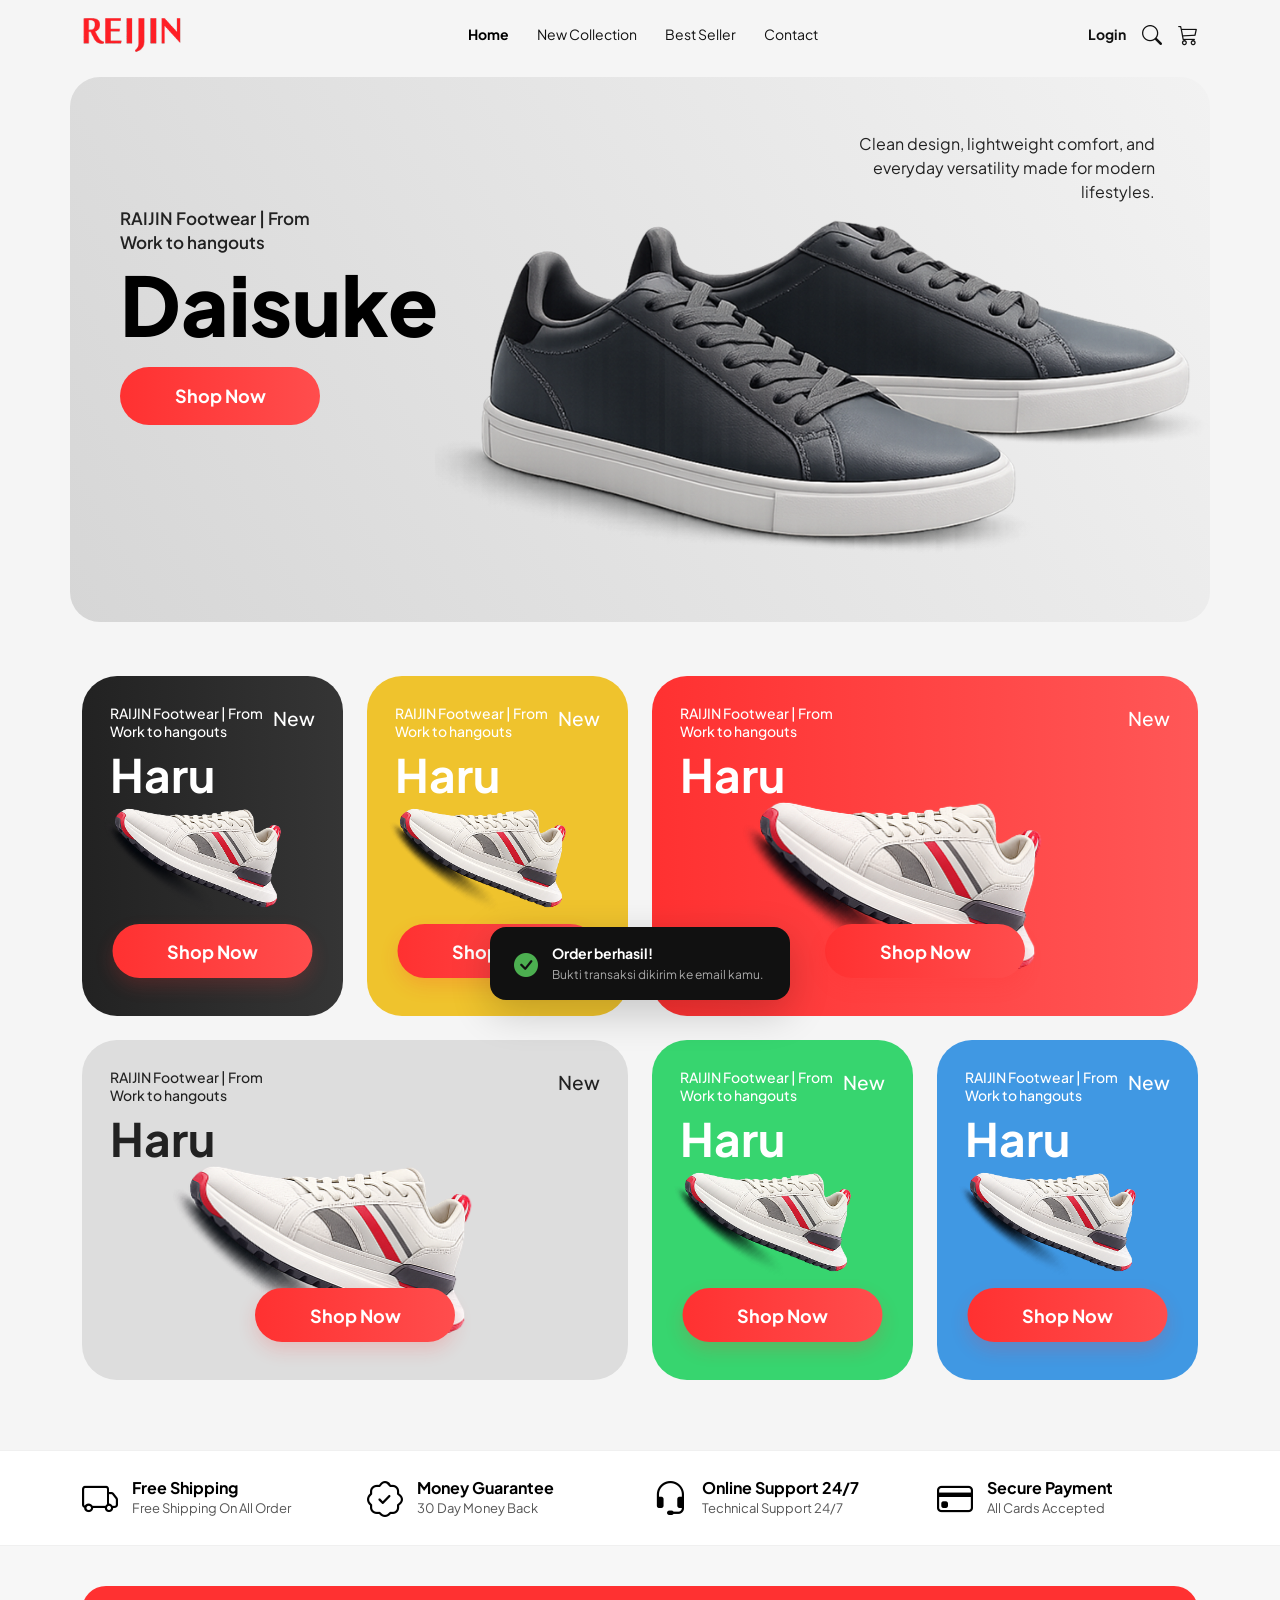
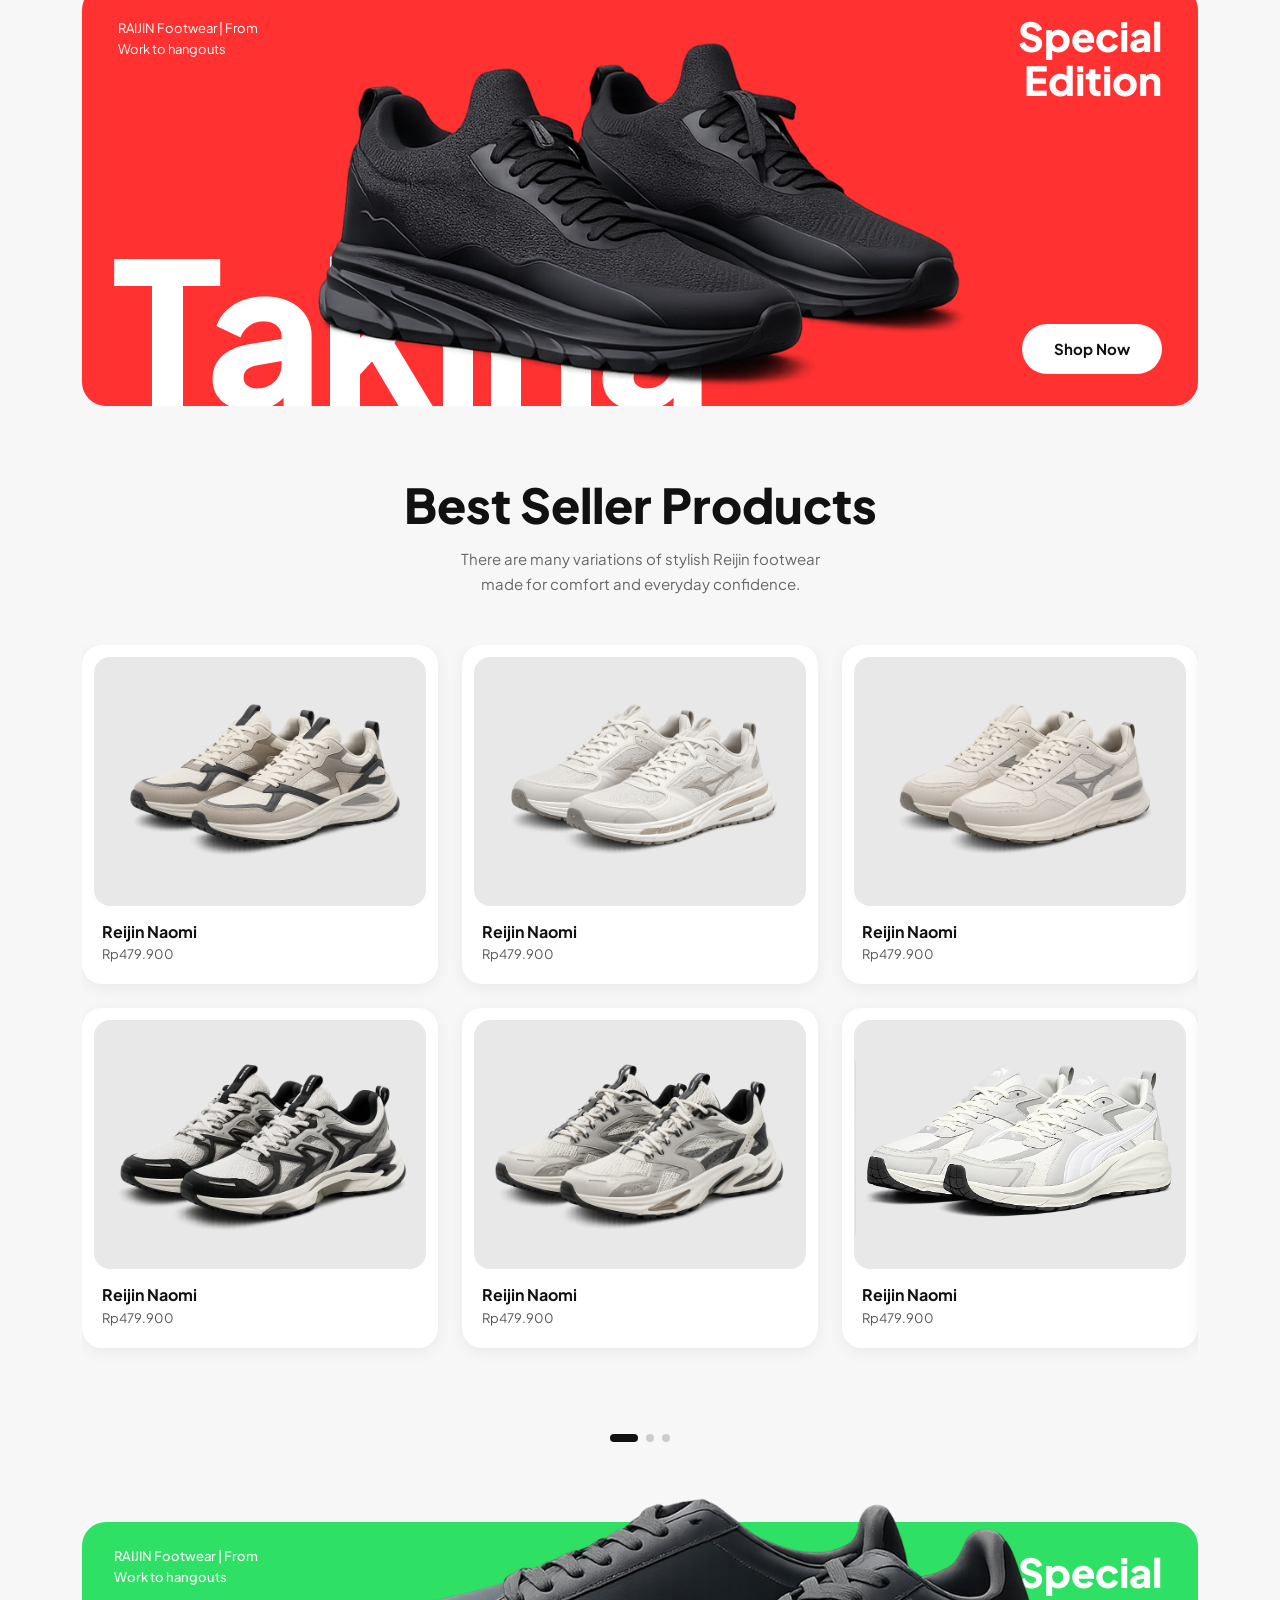
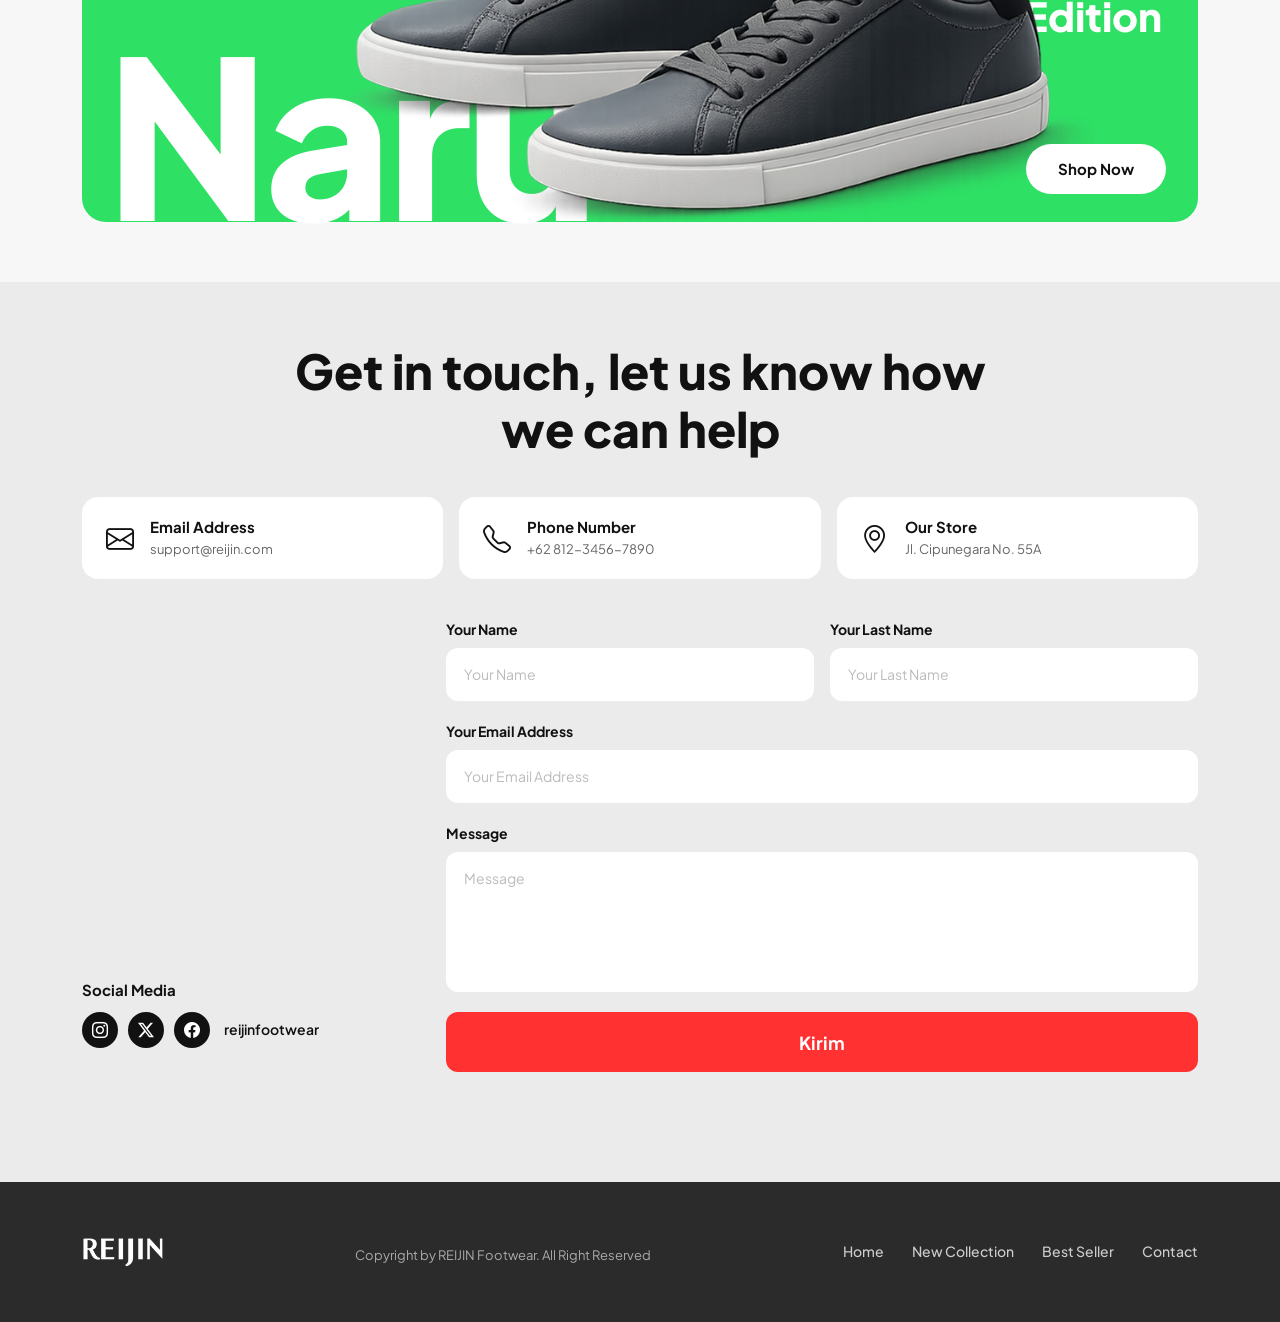
==== commit 9bfdba6e: "input asset dan ganti gambar bestseller" ====
--- a/index.html
+++ b/index.html
@@ -610,7 +610,7 @@
 
                             <div class="bs-card active-card">
                                 <div class="bs-img-wrap">
-                                    <img src="asset/special1.png" alt="Reijin Naomi">
+                                    <img src="asset/bestsellr1.png" alt="Reijin Naomi">
                                 </div>
                                 <div class="bs-info">
                                     <div>
@@ -623,7 +623,7 @@
 
                             <div class="bs-card">
                                 <div class="bs-img-wrap">
-                                    <img src="asset/special1.png" alt="Reijin Naomi">
+                                    <img src="asset/bestsellr2.png" alt="Reijin Naomi">
                                 </div>
                                 <div class="bs-info">
                                     <div>
@@ -636,7 +636,7 @@
 
                             <div class="bs-card">
                                 <div class="bs-img-wrap">
-                                    <img src="asset/special1.png" alt="Reijin Naomi">
+                                    <img src="asset/bestsell3.png" alt="Reijin Naomi">
                                 </div>
                                 <div class="bs-info">
                                     <div>
@@ -649,7 +649,7 @@
 
                             <div class="bs-card">
                                 <div class="bs-img-wrap">
-                                    <img src="asset/special1.png" alt="Reijin Naomi">
+                                    <img src="asset/bestsell4.png" alt="Reijin Naomi">
                                 </div>
                                 <div class="bs-info">
                                     <div>
@@ -662,7 +662,7 @@
 
                             <div class="bs-card">
                                 <div class="bs-img-wrap">
-                                    <img src="asset/special1.png" alt="Reijin Naomi">
+                                    <img src="asset/bestsell5.png" alt="Reijin Naomi">
                                 </div>
                                 <div class="bs-info">
                                     <div>
@@ -675,7 +675,7 @@
 
                             <div class="bs-card">
                                 <div class="bs-img-wrap">
-                                    <img src="asset/special1.png" alt="Reijin Naomi">
+                                    <img src="asset/bestsell6.png" alt="Reijin Naomi">
                                 </div>
                                 <div class="bs-info">
                                     <div>
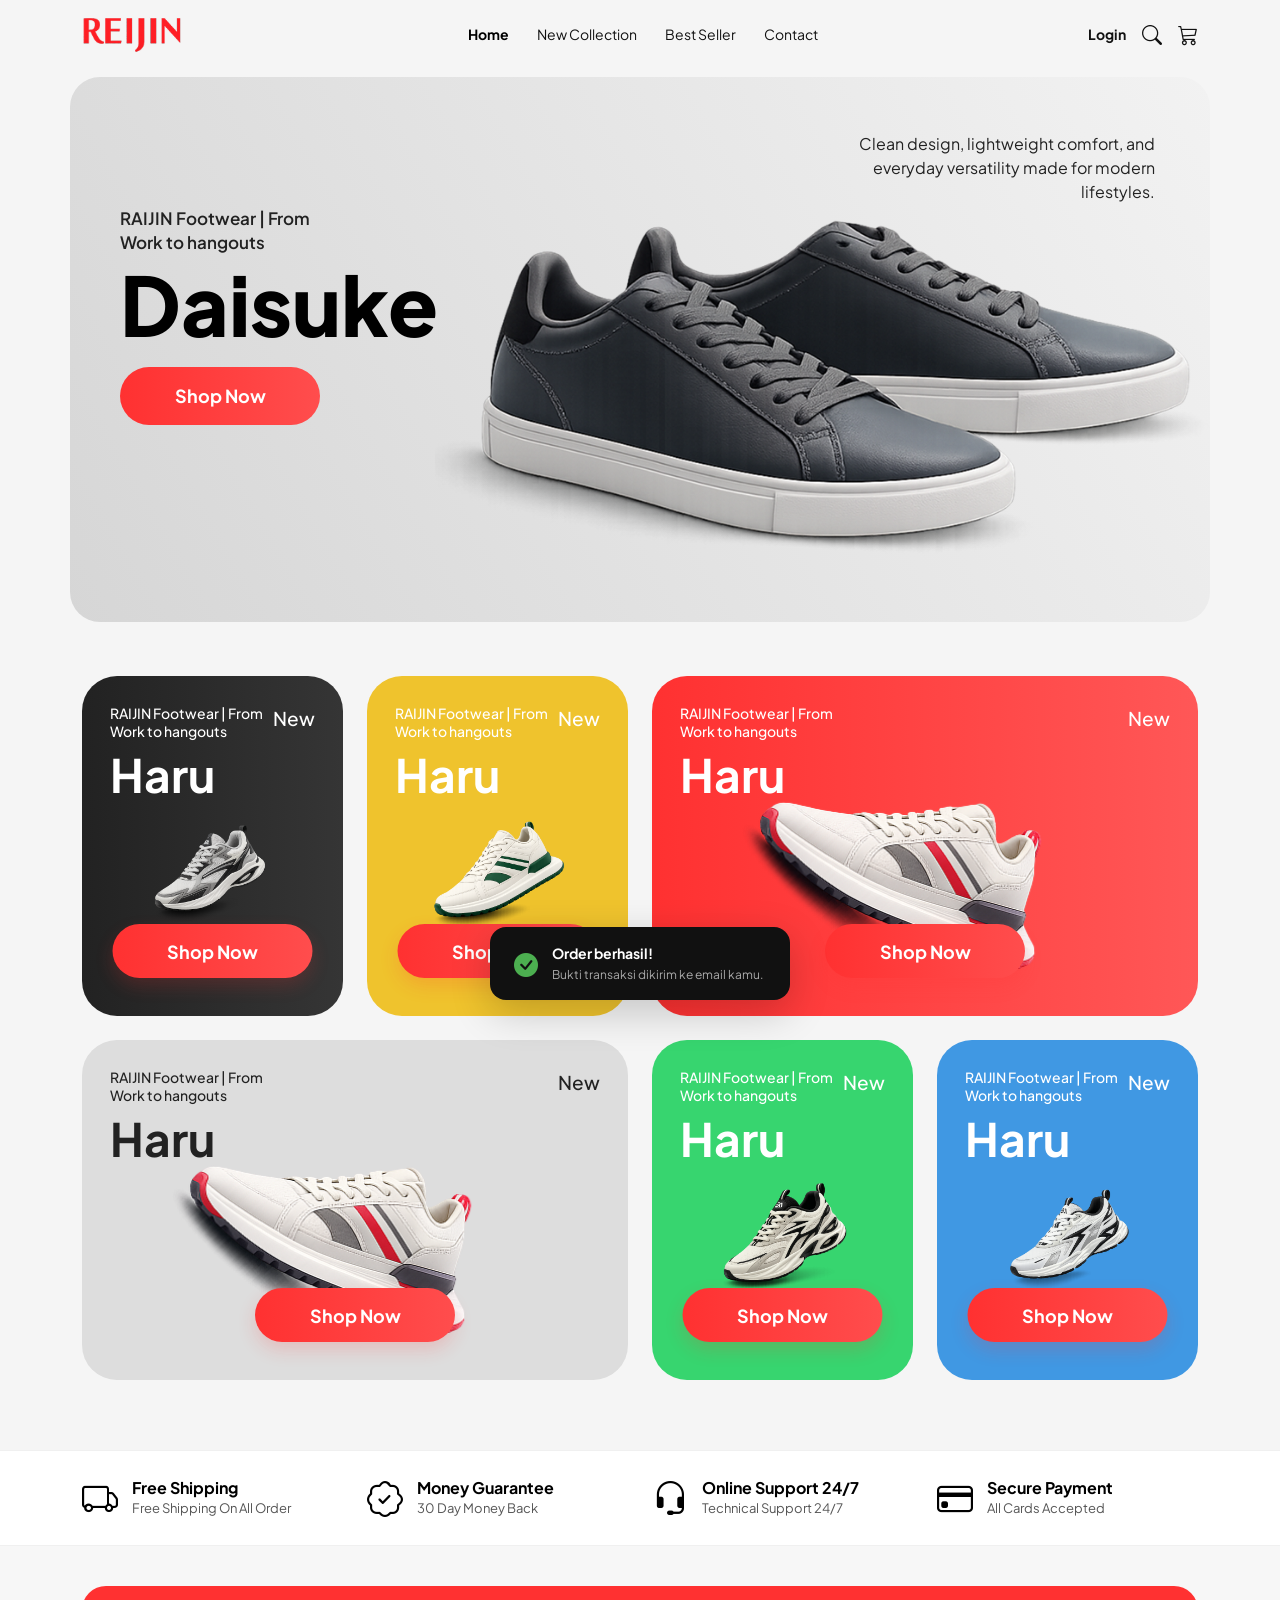
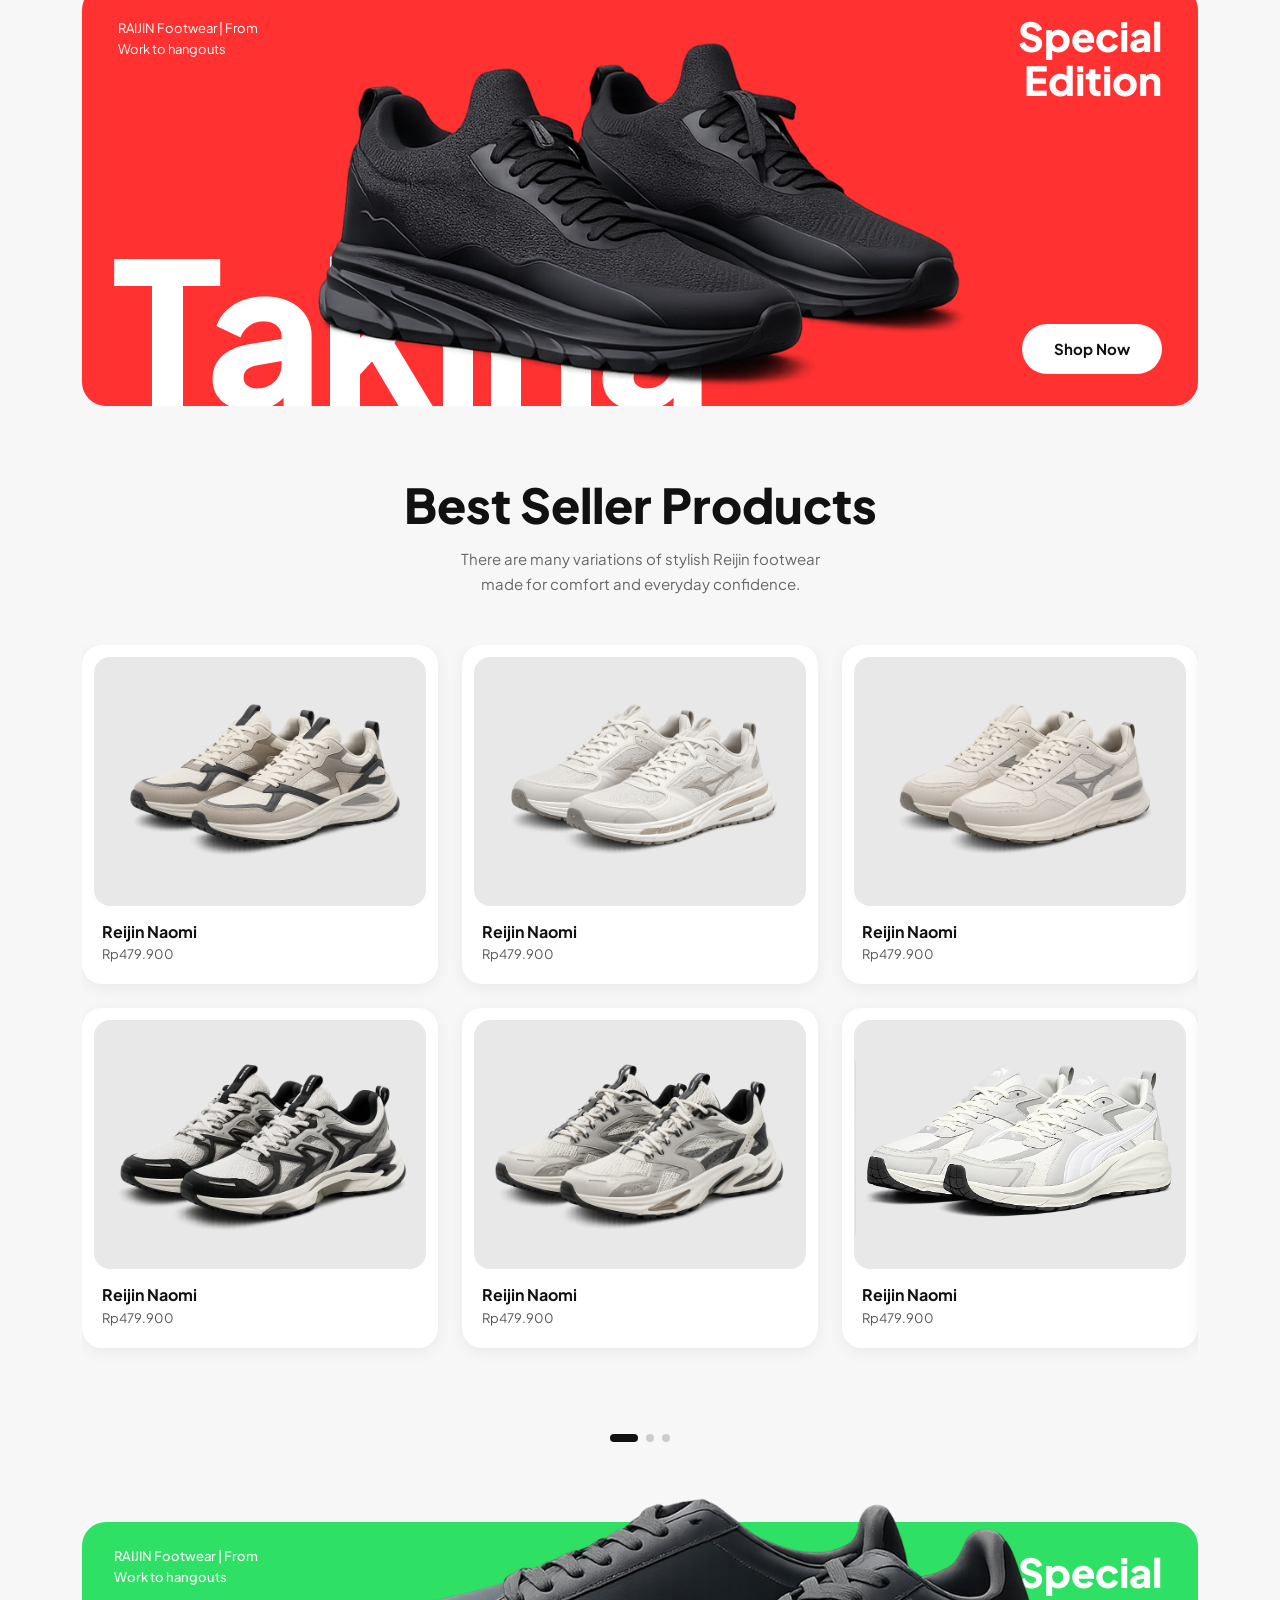
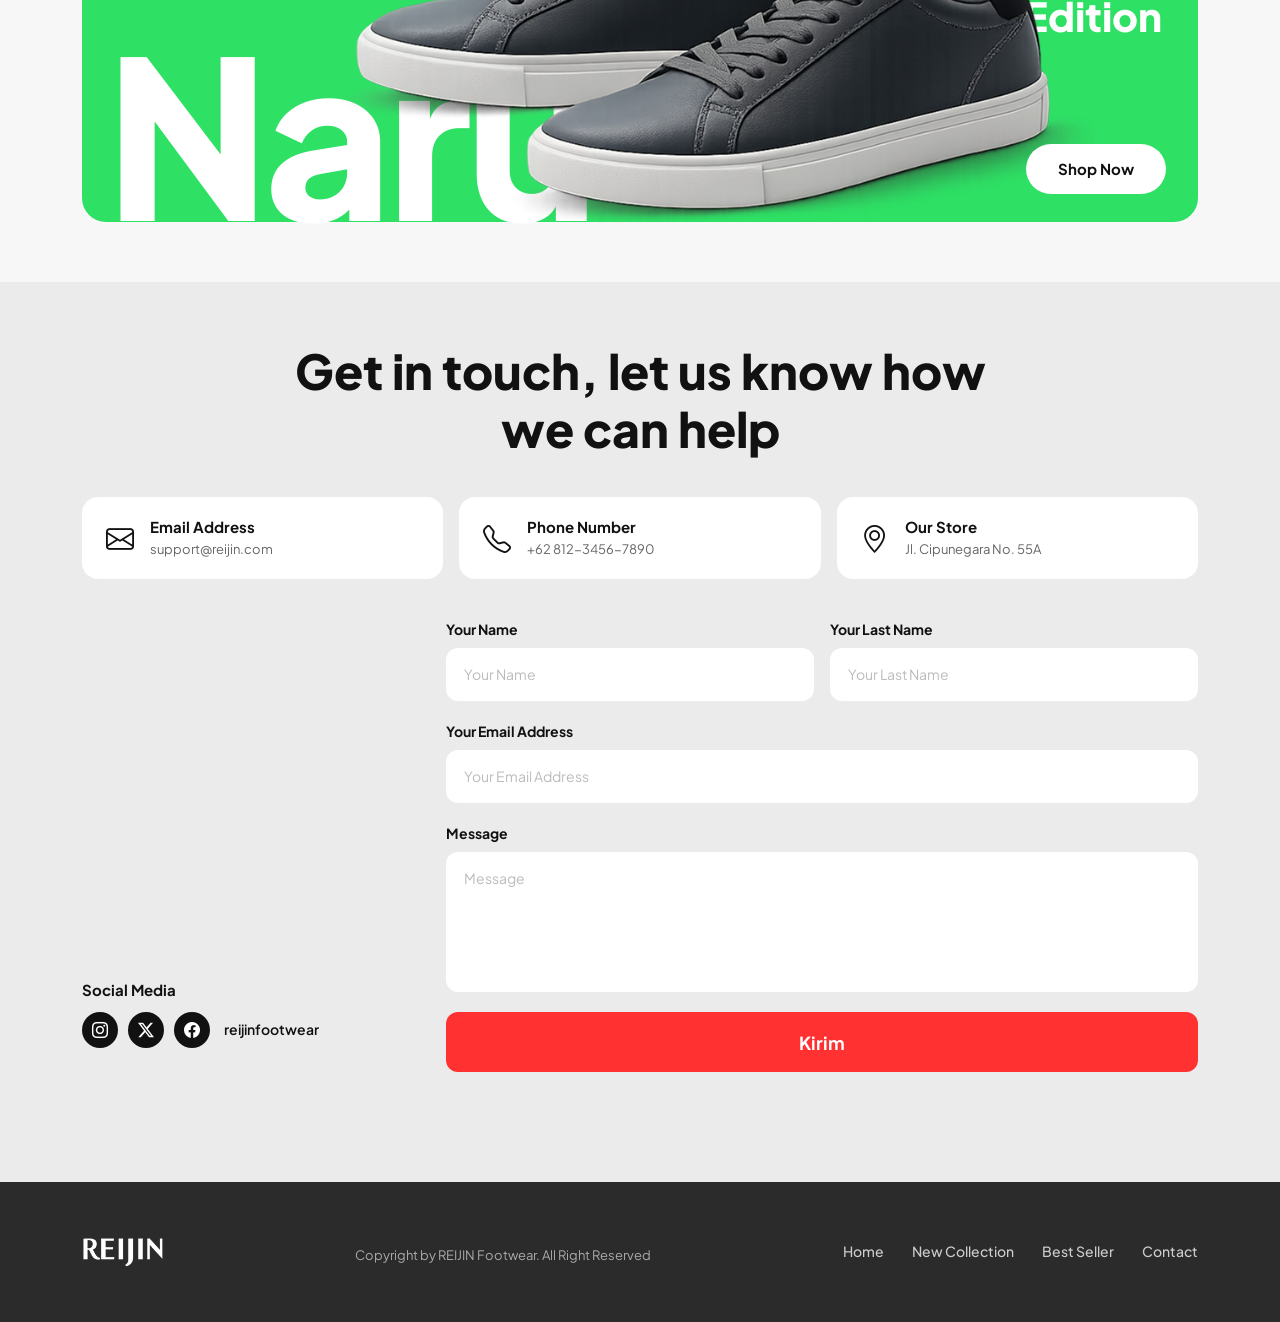
==== commit caa70d27: "gantigambaronespatu" ====
--- a/index.html
+++ b/index.html
@@ -262,7 +262,7 @@
 
                             <div class="card-img-wrap">
 
-                                <img src="asset/new1.png" alt="Haru Shoes">
+                                <img src="asset/onespatu1.png" alt="Haru Shoes">
 
                             </div>
 
@@ -305,7 +305,7 @@
 
                             <div class="card-img-wrap">
 
-                                <img src="asset/new1.png" alt="Haru Shoes">
+                                <img src="asset/onepsatu2.png" alt="Haru Shoes">
 
                             </div>
 
@@ -438,7 +438,7 @@
 
                             <div class="card-img-wrap">
 
-                                <img src="asset/new1.png" alt="Haru Shoes">
+                                <img src="asset/onespatu3.png" alt="Haru Shoes">
 
                             </div>
 
@@ -481,7 +481,7 @@
 
                             <div class="card-img-wrap">
 
-                                <img src="asset/new1.png" alt="Haru Shoes">
+                                <img src="asset/onespatu4.png" alt="Haru Shoes">
 
                             </div>
 
@@ -978,7 +978,7 @@
 
                         <input type="hidden" name="access_key" value="5005e534-4650-4d4f-a90e-192550366ea5">
                         <input type="hidden" name="subject" value="New Message From REIJIN Contact Form">
-                        <input type="hidden" name="redirect" value="http://127.0.0.1:5500/index.html">
+                        <input type="hidden" name="redirect" value="http://127.0.0.1:5500/REIJIN-Brand-Website/index.html#hero">
 
                         <!-- Name Row -->
                         <div class="form-row">
--- a/style/styling.css
+++ b/style/styling.css
@@ -586,30 +586,34 @@
 .green-card img,
 .blue-card img{
 
-    width:90%;
-
-    max-width:380px;
-
-    max-height:none;
-
-    transform:scale(1.15);
-
-    position:relative;
-
-    bottom:50px;
-
+    width: 90%;
+    max-width: 380px;
+    max-height: 100%;
+
+    object-fit: contain;
+
+    transform: scale(1.05);
+
+    position: relative;
+
+    bottom: 20px;
 }
 
 /* KHUSUS CARD MERAH + ABU BESARKAN */
 /* CARD MERAH + ABU BESAR */
 
-.large-card .card-img-wrap,
-.bottom-large .card-img-wrap{
+.card-img-wrap{
+    flex:1;
+
+    display:flex;
+
+    justify-content:center;
+
+    align-items:center;
 
     overflow: visible;
 
-    align-items:flex-end;
-
+    margin:0 -10px;
 }
 
 /* SEPATU BESAR */
